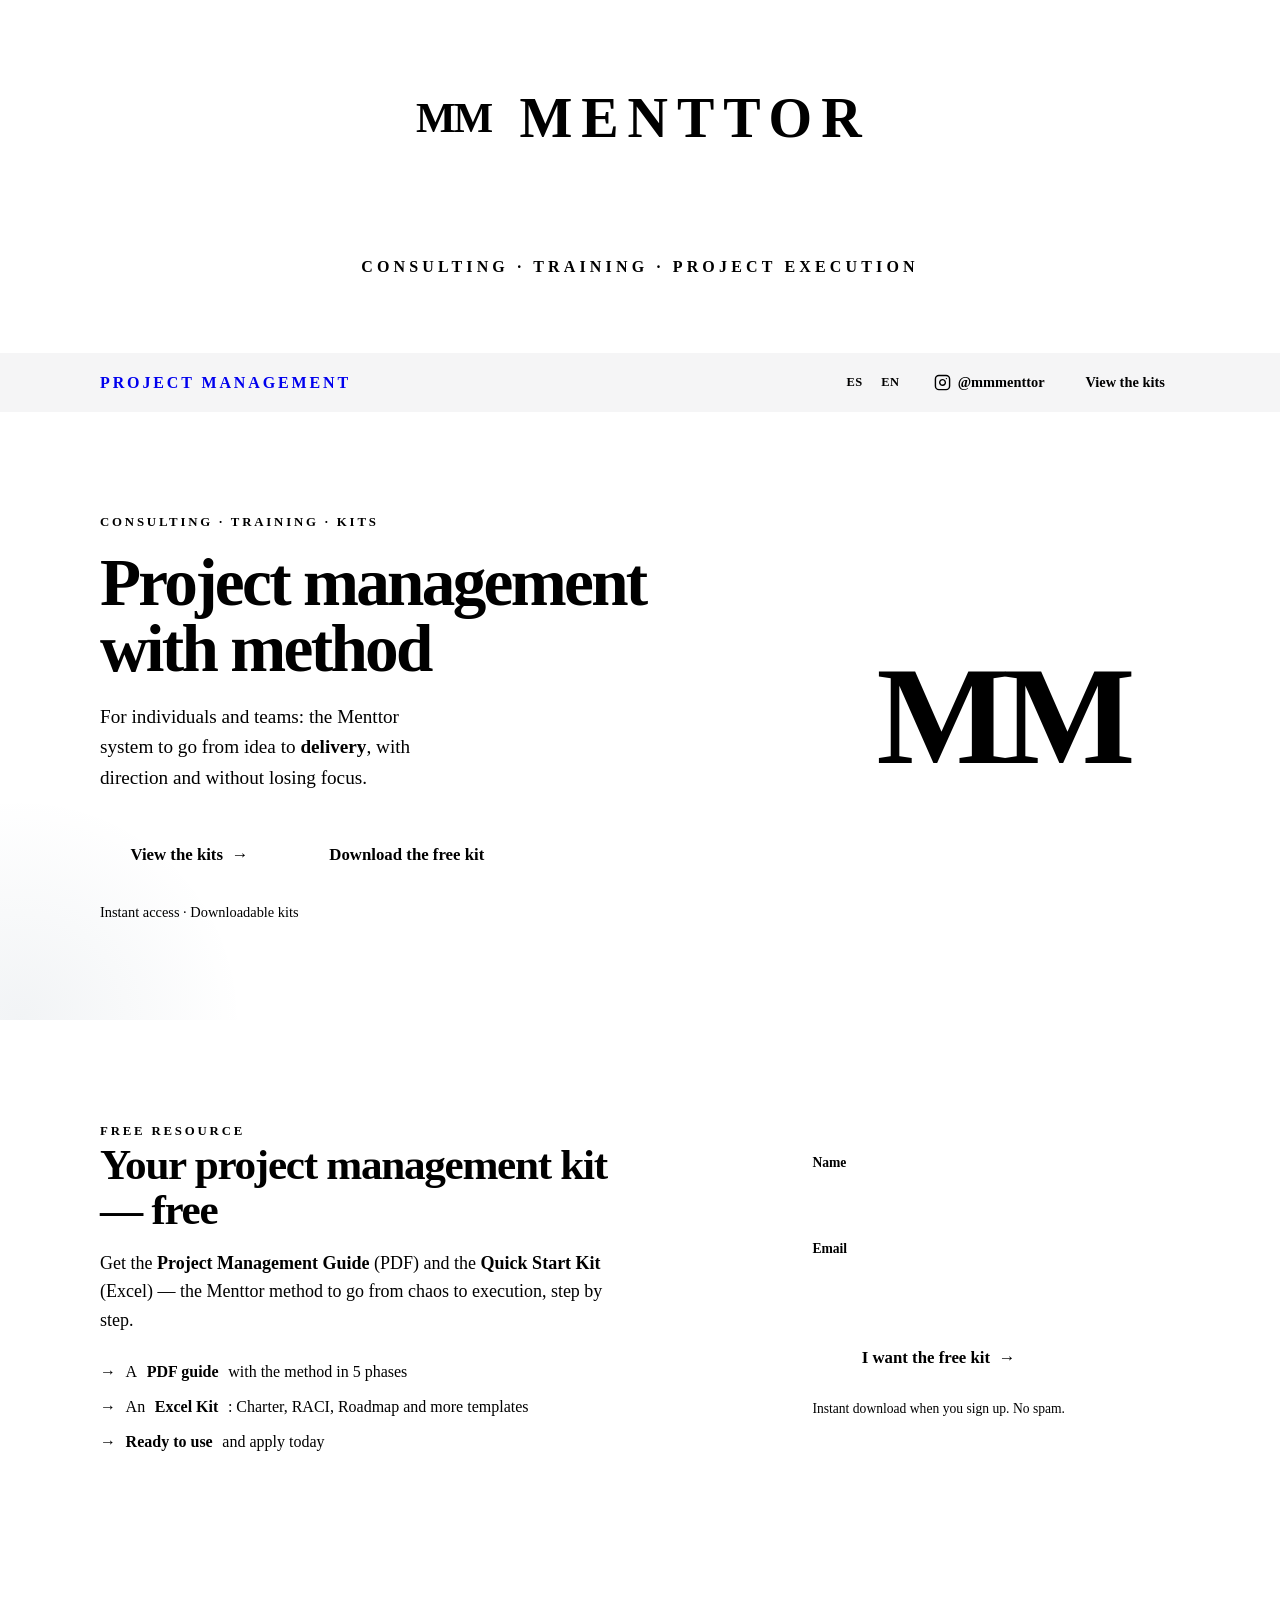
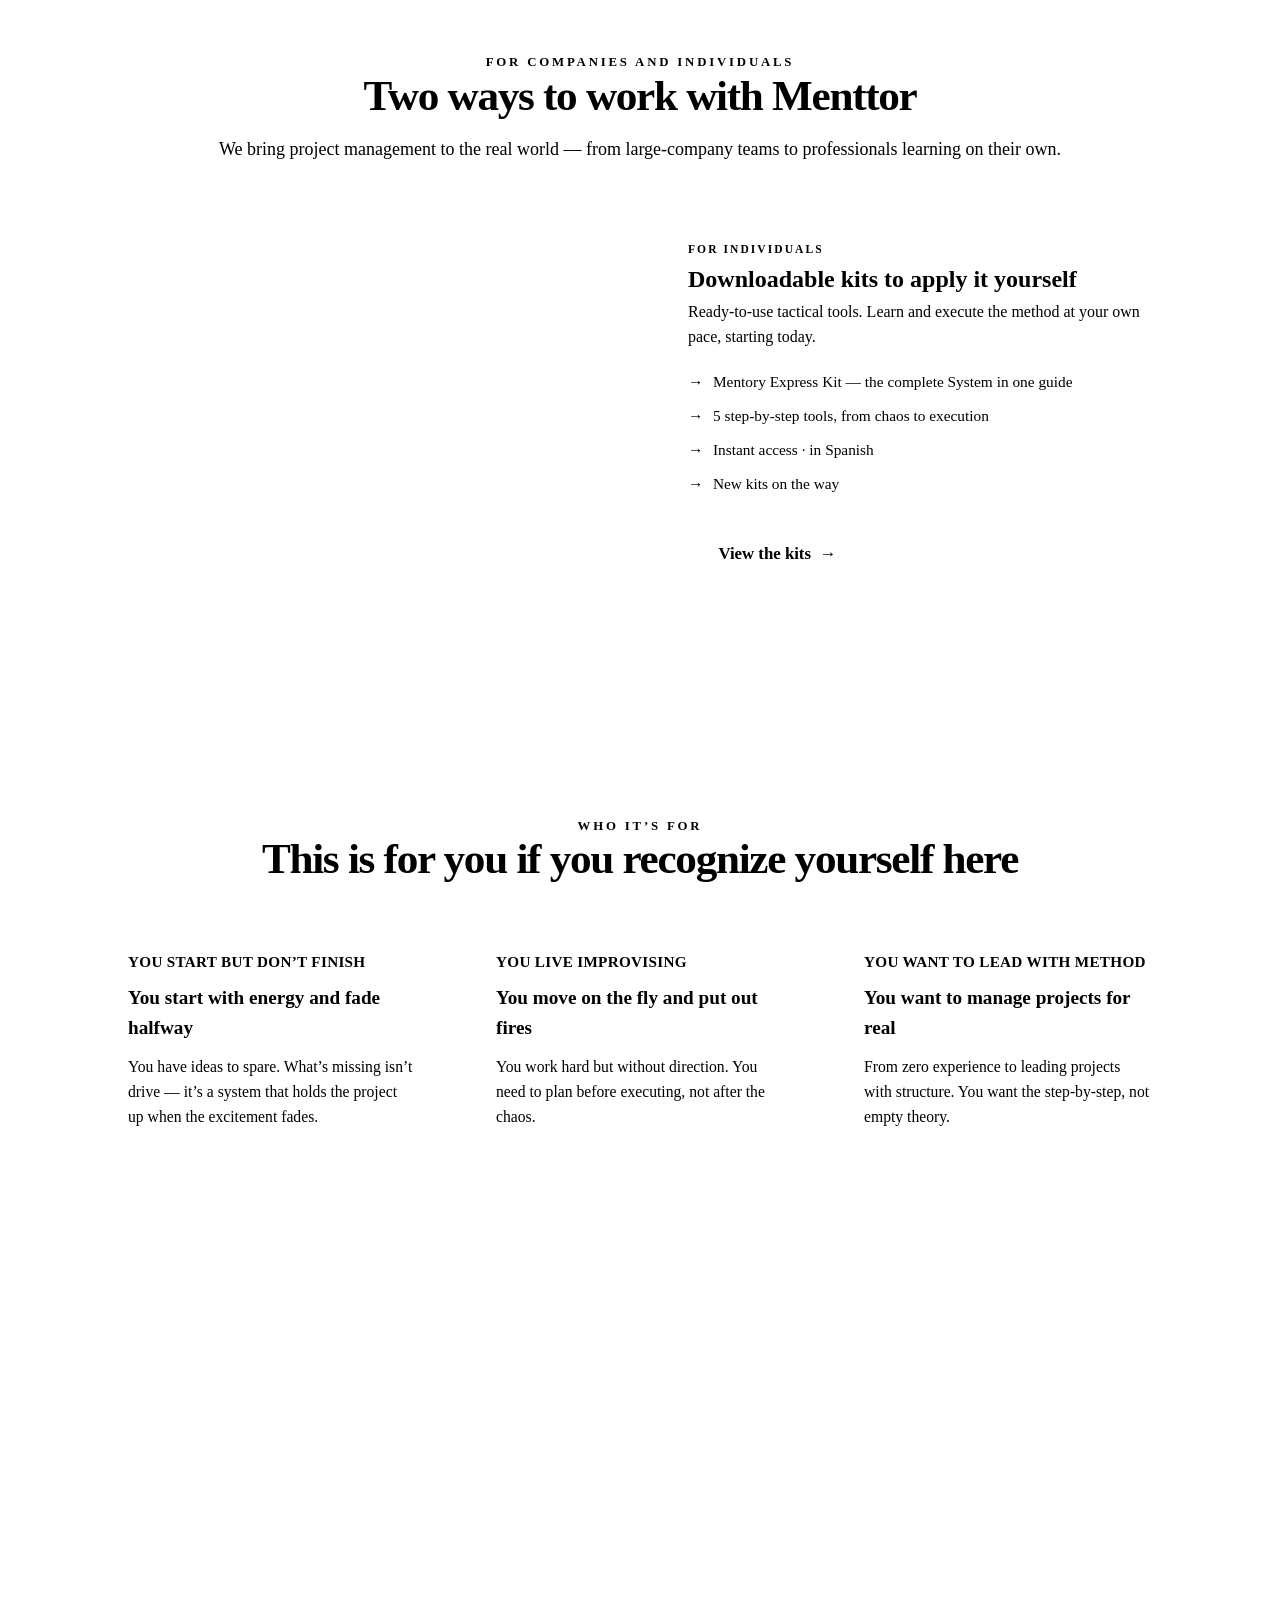
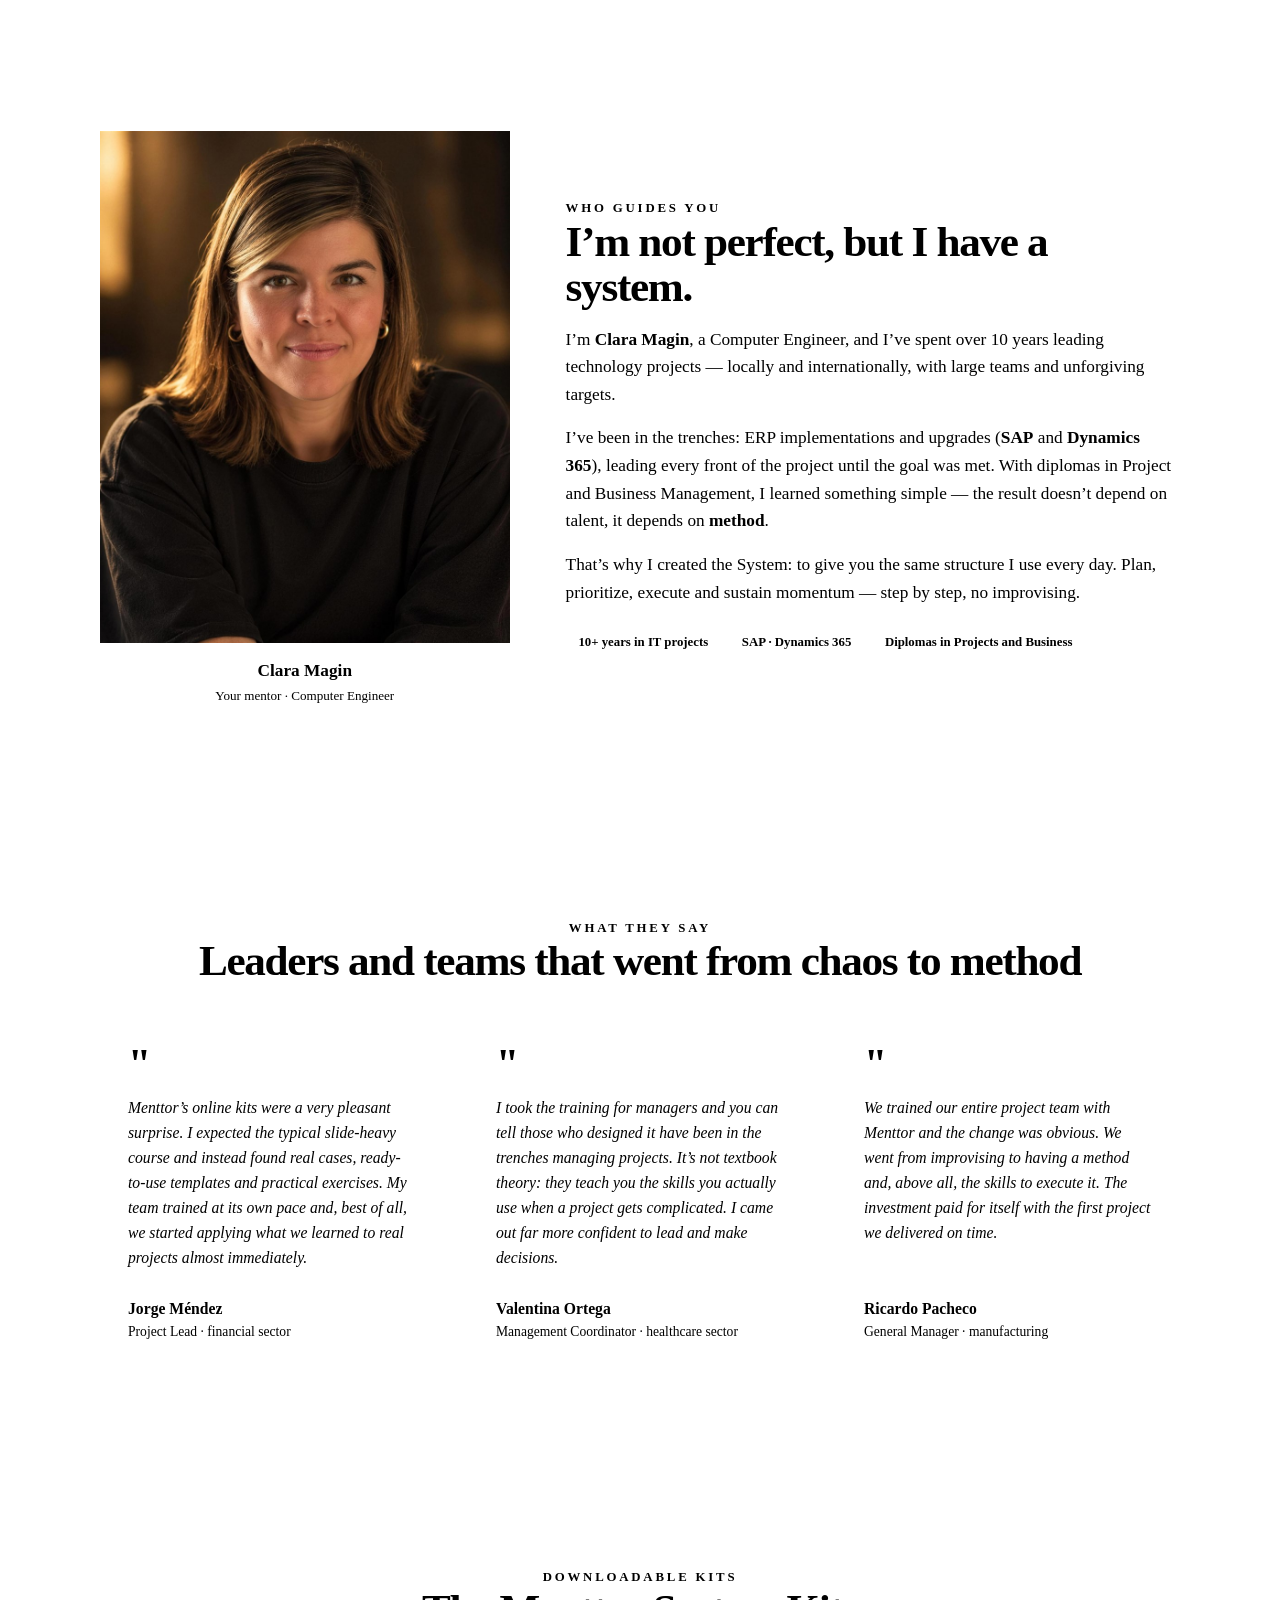
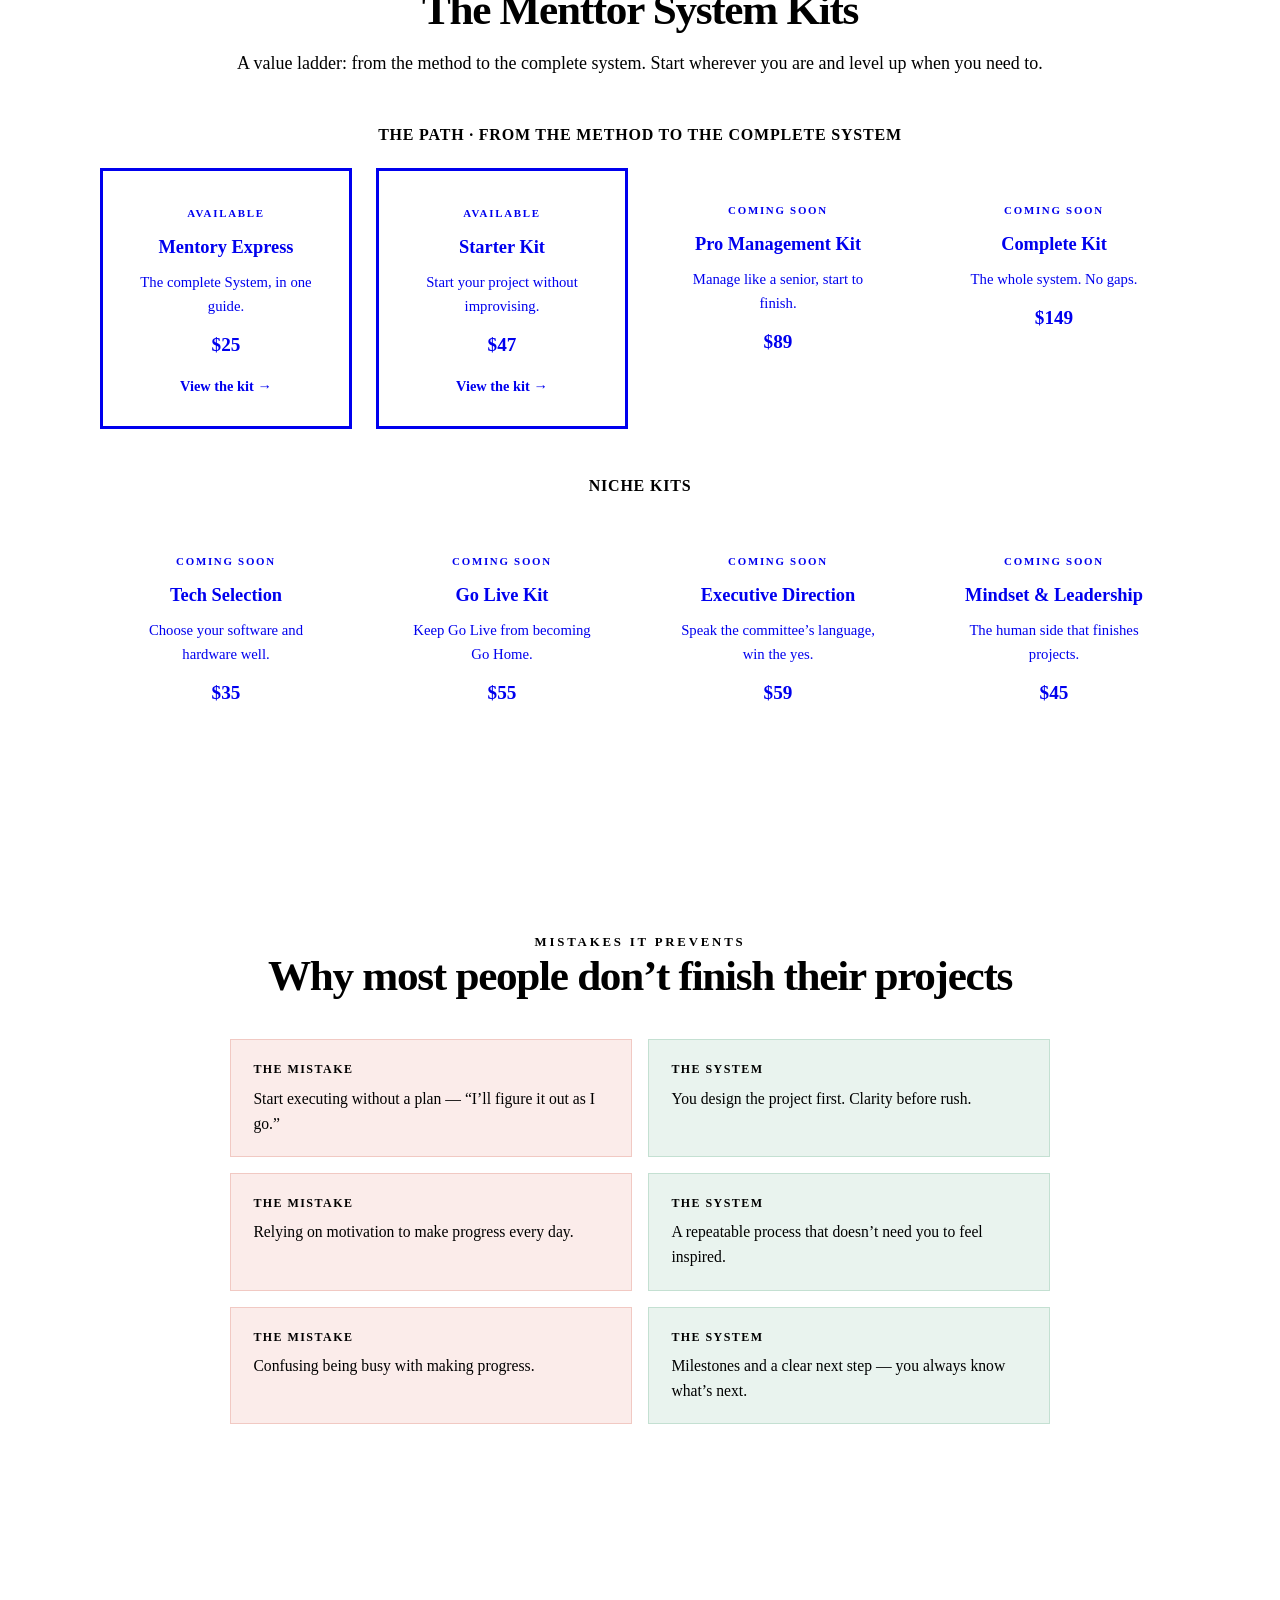
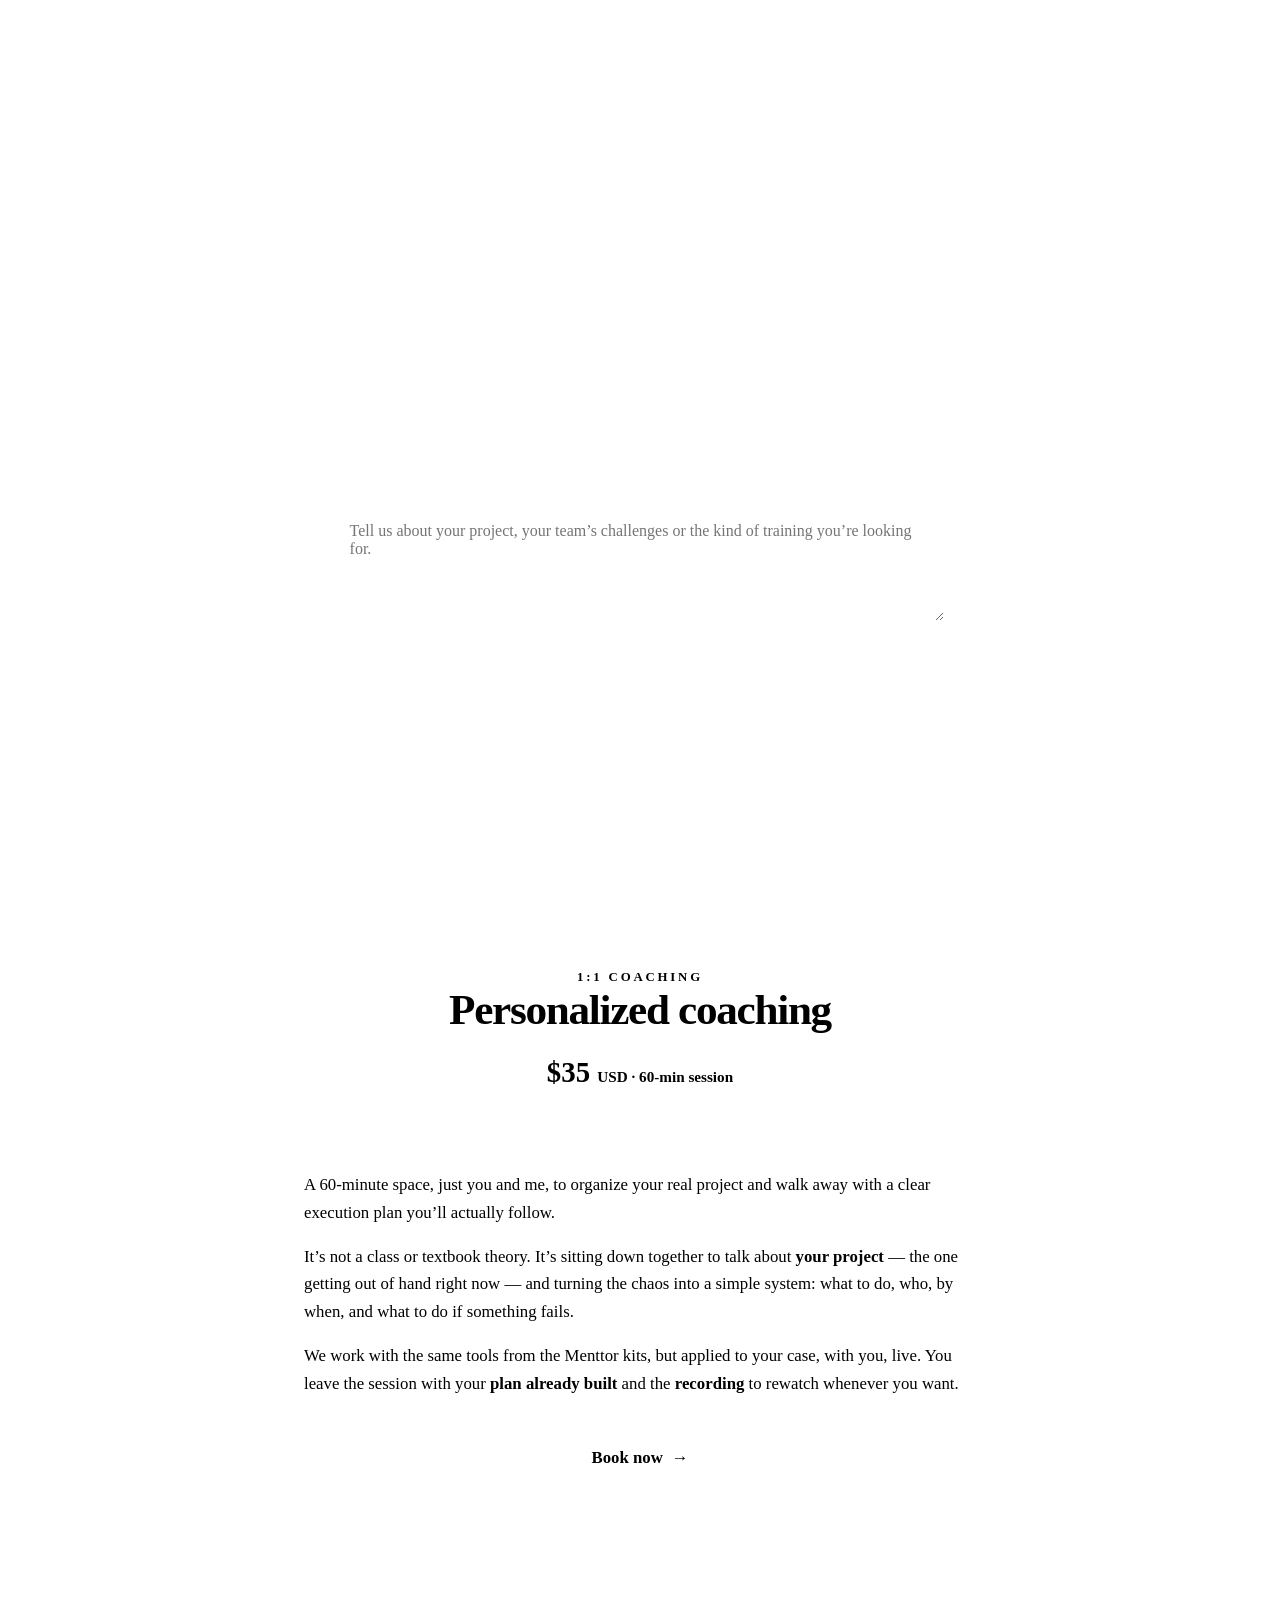
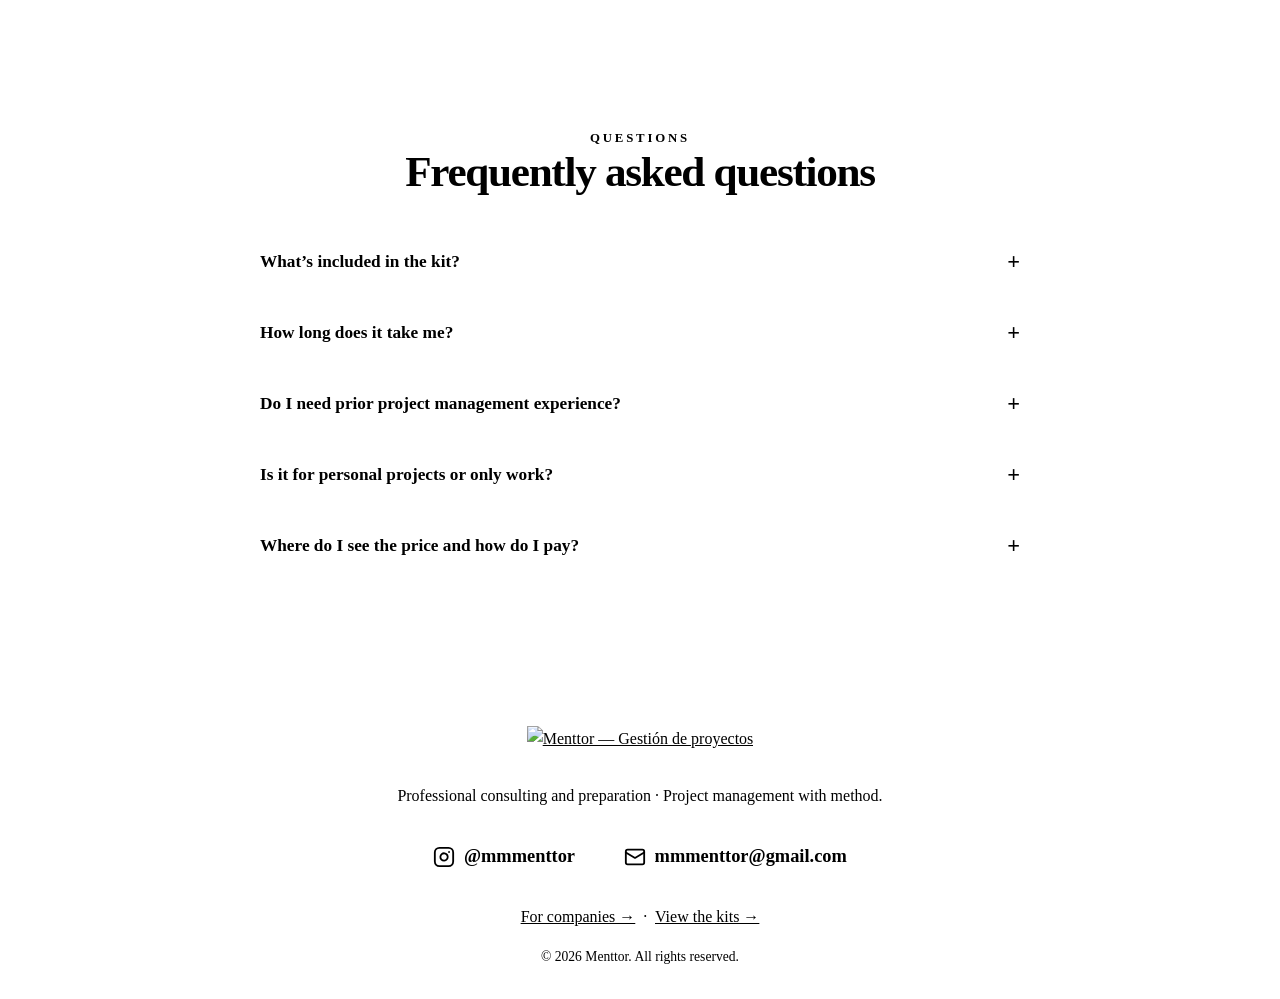
==== landing/index.html @ b64261f6 "Foto de Clara en alta resolucion (assets/clara.jpg, 900x1120) en seccion mentora Co-Authored-By: Cla" ====
<!DOCTYPE html>
<html lang="es">
<head>
<meta charset="UTF-8" />
<meta name="viewport" content="width=device-width, initial-scale=1.0" />
<title>Gestión de proyectos con método</title>
<link rel="icon" href="/favicon.ico" sizes="any" />
<link rel="icon" type="image/png" href="/assets/favicon.png" />
<link rel="apple-touch-icon" href="/assets/apple-touch-icon.png" />
<meta name="description" content="La guía paso a paso de Menttor para planificar y ejecutar tus proyectos hasta terminarlos. Foco real, no presión." />

<!-- Open Graph -->
<meta property="og:type" content="website" />
<meta property="og:title" content="Menttor — Del caos a la ejecución, con sistema" />
<meta property="og:description" content="Gestión de proyectos que sí se culminan. Consultoría, capacitación y kits descargables." />
<meta property="og:image" content="https://mm-menttor-landing-7c4m.vercel.app/assets/og-image.png" />
<meta property="og:image:width" content="1200" />
<meta property="og:image:height" content="630" />
<meta name="twitter:card" content="summary_large_image" />
<meta name="twitter:image" content="https://mm-menttor-landing-7c4m.vercel.app/assets/og-image.png" />

<link rel="stylesheet" href="colors_and_type.css" />
<link rel="stylesheet" href="styles.css" />
</head>
<body>

<!-- ============ OFFER RIBBON (promo combo 2 kits) ============ -->
<a class="offer-ribbon" id="offer-ribbon" href="/oferta" data-offer-end="2026-09-01T23:59:00-04:00" hidden>
  <span class="offer-ribbon-tag" data-en='50% OFF'>50% OFF</span>
  <span class="offer-ribbon-text" data-en='2-kit combo — Mentory Express + Starter Kit for <b>$36</b> (was $72). Ends Sep 1.'>Combo 2 kits — Mentory Express + Kit de Arranque por <b>$36</b> (antes $72). Hasta el 1 de sep.</span>
  <span class="offer-ribbon-cta" data-en='See the offer →'>Ver la oferta →</span>
</a>
<script>
  (function () {
    var r = document.getElementById('offer-ribbon');
    if (!r) return;
    var end = new Date(r.getAttribute('data-offer-end')).getTime();
    if (isNaN(end) || Date.now() <= end) { r.hidden = false; }
  })();
</script>

<!-- ============ PROMO BANNER (validación) ============ -->
<section class="promo-banner" aria-label="Menttor — Del caos a la ejecución">
  <div class="promo-inner">
    <div class="promo-lockup">
      <span class="promo-iso"><b>MM</b></span>
      <span class="promo-word">MENTTOR</span>
    </div>
    <p class="promo-tagline" data-en='From chaos to execution.'>Del caos a la ejecución.</p>
    <p class="promo-strip" data-en='Consulting · Training · Project execution'>Consultoría · Capacitación · Ejecución de proyectos</p>
  </div>
</section>

<!-- ============ TOP BAR ============ -->
<header class="topbar">
  <div class="wrap">
    <a href="/" class="brand-lockup" aria-label="Menttor — Gestión de proyectos">
      <span class="logo-tagline" data-en='Project management'>Gestión de proyectos</span>
    </a>
    <div class="topbar-actions">
      <div class="lang-switch" role="group" aria-label="Language / Idioma">
        <button type="button" data-lang-btn="es">ES</button>
        <button type="button" data-lang-btn="en">EN</button>
      </div>
      <a href="https://www.instagram.com/mmmenttor/" target="_blank" rel="noopener noreferrer" class="ig-top">
        <svg viewBox="0 0 24 24" fill="none" stroke="currentColor" stroke-width="2" stroke-linecap="round" stroke-linejoin="round"><rect x="2" y="2" width="20" height="20" rx="5" ry="5"></rect><path d="M16 11.37A4 4 0 1 1 12.63 8 4 4 0 0 1 16 11.37z"></path><line x1="17.5" y1="6.5" x2="17.51" y2="6.5"></line></svg>
        <span class="ig-label">@mmmenttor</span>
      </a>
      <a href="#kits" class="price-pill" data-en='View the kits'>Ver los kits</a>
    </div>
  </div>
</header>

<!-- ============ HERO ============ -->
<section class="hero">
  <div class="wrap hero-grid">
    <div class="reveal">
      <span class="eyebrow" data-en='Consulting · Training · Kits'>Consultoría · Capacitación · Kits</span>
      <h1 data-en='Project management with <span class="gold">method</span>'>Gestión de proyectos con <span class="gold">metodología</span></h1>
      <p class="sub" data-en='For individuals and teams: the Menttor system to go from idea to <span class="navy-em">delivery</span>, with direction and without losing focus.'>Para personas y equipos: el sistema Menttor para pasar de la idea a la <span class="navy-em">entrega</span>, con dirección y sin perder el foco.</p>
      <div class="hero-cta-row">
        <a href="#kits" class="btn" data-en='View the kits <span class="arrow">→</span>'>Ver los kits <span class="arrow">→</span></a>
        <a href="#recurso-gratis" class="btn btn-ghost" data-en='Download the free kit'>Descarga el kit gratis</a>
      </div>
      <p class="hero-note" data-en='Instant access · Downloadable kits'>Acceso inmediato · En español · Kits descargables</p>
    </div>
    <div class="hero-brand reveal" aria-hidden="true">
      <div class="hero-iso"><b>MM</b></div>
    </div>
  </div>
</section>

<!-- ============ LEAD MAGNET / RECURSO GRATIS ============ -->
<section class="optin" id="recurso-gratis">
  <div class="wrap optin-grid">
    <div class="reveal">
      <span class="eyebrow" data-en='Free resource'>Recurso gratis</span>
      <h2 class="section-title" data-en='Your project management kit — free'>Tu kit de gestión de proyectos — gratis</h2>
      <p class="lead" data-en='Get the <strong>Project Management Guide</strong> (PDF) and the <strong>Quick Start Kit</strong> (Excel) — the Menttor method to go from chaos to execution, step by step.'>Recibe la <strong>Guía de Gestión de Proyectos</strong> en PDF y el <strong>Kit de Inicio Rápido</strong> en Excel — el método Menttor para pasar del caos a la ejecución, paso a paso.</p>
      <ul class="optin-list">
        <li data-en='<span class="arrow">→</span> A <strong>PDF guide</strong> with the method in 5 phases'><span class="arrow">→</span> Una <strong>guía en PDF</strong> con el método en 5 fases</li>
        <li data-en='<span class="arrow">→</span> An <strong>Excel Kit</strong>: Charter, RACI, Roadmap and more templates'><span class="arrow">→</span> Un <strong>Kit en Excel</strong>: Charter, RACI, Roadmap y más plantillas</li>
        <li data-en='<span class="arrow">→</span> <strong>Ready to use</strong> and apply today'><span class="arrow">→</span> <strong>Listas para usar</strong> y aplicar hoy mismo</li>
      </ul>
    </div>
    <form class="form-card reveal" id="leadmagnet-form">
      <div class="form-row">
        <label for="lm-nombre" data-en='Name'>Nombre</label>
        <input id="lm-nombre" name="first_name" type="text" autocomplete="given-name" />
      </div>
      <div class="form-row">
        <label for="lm-email" data-en='Email'>Email</label>
        <input id="lm-email" name="email_address" type="email" autocomplete="email" required />
      </div>
      <button type="submit" class="btn" id="lm-submit" data-en='I want the free kit <span class="arrow">→</span>'>Quiero el kit gratis <span class="arrow">→</span></button>
      <p class="form-note" id="lm-status" data-en='Instant download when you sign up. No spam.'>Descarga inmediata al registrarte. Sin spam.</p>
    </form>
  </div>
</section>

<!-- ============ DUAL AUDIENCE / TRACKS ============ -->
<section style="background:#fff;">
  <div class="wrap">
    <div class="center reveal">
      <span class="eyebrow" data-en='For companies and individuals'>Para empresas y para personas</span>
      <h2 class="section-title" data-en='Two ways to work with Menttor'>Dos formas de trabajar con Menttor</h2>
      <p class="lead" data-en='We bring project management to the real world — from large-company teams to professionals learning on their own.'>Llevamos la gestión de proyectos al mundo real — desde equipos de grandes empresas hasta profesionales que aprenden por su cuenta.</p>
    </div>
    <div class="tracks">
      <div class="track enterprise reveal">
        <span class="track-eyebrow" data-en='For companies'>Para empresas</span>
        <h3 data-en='Tailored consulting and training'>Consultoría y capacitación a medida</h3>
        <p data-en='We train and support your teams so they execute projects with method, not improvisation.'>Formamos y acompañamos a tus equipos para que ejecuten proyectos con método, no con improvisación.</p>
        <ul>
          <li data-en='<span class="arrow">→</span> In-company training for project teams'><span class="arrow">→</span> Capacitación in-company para equipos de proyecto</li>
          <li data-en='<span class="arrow">→</span> Agile methodology implementation (Agile, Scrum)'><span class="arrow">→</span> Implementación de metodologías ágiles (Agile, Scrum)</li>
          <li data-en='<span class="arrow">→</span> Support on IT and transformation projects (SAP, Dynamics 365)'><span class="arrow">→</span> Acompañamiento en proyectos de TI y transformación (SAP, Dynamics 365)</li>
          <li data-en='<span class="arrow">→</span> Custom leadership and management programs'><span class="arrow">→</span> Programas de liderazgo y gestión a la medida</li>
        </ul>
        <div class="track-cta">
          <a href="#empresas" class="btn btn-white" data-en='Request a proposal <span class="arrow">→</span>'>Solicita una propuesta <span class="arrow">→</span></a>
        </div>
      </div>
      <div class="track reveal">
        <span class="track-eyebrow" data-en='For individuals'>Para personas</span>
        <h3 data-en='Downloadable kits to apply it yourself'>Kits descargables para aplicarlo tú</h3>
        <p data-en='Ready-to-use tactical tools. Learn and execute the method at your own pace, starting today.'>Herramientas tácticas listas para usar. Aprende y ejecuta el método a tu propio ritmo, desde hoy.</p>
        <ul>
          <li data-en='<span class="arrow">→</span> Mentory Express Kit — the complete System in one guide'><span class="arrow">→</span> Kit Mentory Express — el Sistema completo en una guía</li>
          <li data-en='<span class="arrow">→</span> 5 step-by-step tools, from chaos to execution'><span class="arrow">→</span> 5 herramientas paso a paso, del caos a la ejecución</li>
          <li data-en='<span class="arrow">→</span> Instant access · in Spanish'><span class="arrow">→</span> Acceso inmediato · en español</li>
          <li data-en='<span class="arrow">→</span> New kits on the way'><span class="arrow">→</span> Nuevos kits en camino</li>
        </ul>
        <div class="track-cta">
          <a href="#kits" class="btn" data-en='View the kits <span class="arrow">→</span>'>Ver los kits <span class="arrow">→</span></a>
        </div>
      </div>
    </div>
  </div>
</section>

<!-- ============ ARCHETYPES / PARA QUIÉN ============ -->
<section>
  <div class="wrap">
    <div class="center reveal">
      <span class="eyebrow" data-en='Who it’s for'>Para quién es</span>
      <h2 class="section-title" data-en='This is for you if you recognize yourself here'>Esto es para ti si te reconoces aquí</h2>
    </div>
    <div class="grid-3" style="margin-top:2.5rem;">
      <div class="card reveal">
        <div class="kicker" data-en='You start but don’t finish'>Empiezas y no terminas</div>
        <h3 data-en='You start with energy and fade halfway'>Arrancas con energía y te apagas a mitad</h3>
        <p data-en='You have ideas to spare. What’s missing isn’t drive — it’s a system that holds the project up when the excitement fades.'>Tienes ideas de sobra. Lo que falta no es ganas — es un sistema que sostenga el proyecto cuando baja la emoción.</p>
      </div>
      <div class="card reveal">
        <div class="kicker" data-en='You live improvising'>Vives improvisando</div>
        <h3 data-en='You move on the fly and put out fires'>Avanzas sobre la marcha y apagas incendios</h3>
        <p data-en='You work hard but without direction. You need to plan before executing, not after the chaos.'>Trabajas mucho pero sin dirección. Necesitas planificar antes de ejecutar, no después del caos.</p>
      </div>
      <div class="card reveal">
        <div class="kicker" data-en='You want to lead with method'>Quieres liderar con método</div>
        <h3 data-en='You want to manage projects for real'>Buscas gestionar proyectos de verdad</h3>
        <p data-en='From zero experience to leading projects with structure. You want the step-by-step, not empty theory.'>De cero experiencia a liderar proyectos con estructura. Quieres el paso a paso, no teoría vacía.</p>
      </div>
    </div>
  </div>
</section>

<!-- ============ MANTRA BAND ============ -->
<section class="band">
  <div class="wrap">
    <p class="quote reveal" data-en='“It’s not a lack of time, it’s a lack of <span class="gold">direction</span>.”'>"No es falta de tiempo, es falta de <span class="gold">dirección</span>."</p>
    <p class="sig reveal" data-en='— The principle behind the System'>— El principio detrás del Sistema</p>
  </div>
</section>

<!-- ============ MENTOR ============ -->
<section>
  <div class="wrap mentor-grid">
    <div class="reveal">
      <div class="mentor-photo">
        <img src="assets/clara.jpg" alt="Clara Magin · Mentora de Menttor" />
      </div>
      <p class="mentor-cap" data-en='Clara Magin<small>Your mentor · Computer Engineer</small>'>Clara Magin<small>Tu mentora · Ingeniero en Informática</small></p>
    </div>
    <div class="reveal">
      <span class="eyebrow" data-en='Who guides you'>Quién te guía</span>
      <h2 class="section-title" data-en='I’m not perfect, but I have a <span class="gold">system</span>.'>No soy perfecta, pero tengo un <span class="gold">sistema</span>.</h2>
      <p data-en='I’m <strong>Clara Magin</strong>, a Computer Engineer, and I’ve spent over 10 years leading technology projects — locally and internationally, with large teams and unforgiving targets.'>Soy <strong>Clara Magin</strong>, Ingeniero en Informática, y llevo más de 10 años liderando proyectos de tecnología — a nivel local e internacional, con equipos grandes y objetivos que no perdonan.</p>
      <p data-en='I’ve been in the trenches: ERP implementations and upgrades (<strong>SAP</strong> and <strong>Dynamics 365</strong>), leading every front of the project until the goal was met. With diplomas in Project and Business Management, I learned something simple — the result doesn’t depend on talent, it depends on <span class="gold">method</span>.'>He estado en la trinchera: implementaciones y actualizaciones de ERP (<strong>SAP</strong> y <strong>Dynamics 365</strong>), liderando todos los frentes del proyecto hasta cumplir la meta. Con diplomados en Administración de Proyectos y de Negocios, aprendí algo simple — el resultado no depende del talento, depende del <span class="gold">método</span>.</p>
      <p data-en='That’s why I created the System: to give you the same structure I use every day. Plan, prioritize, execute and sustain momentum — step by step, no improvising.'>Por eso creé el Sistema: para darte la misma estructura que uso cada día. Planificar, priorizar, ejecutar y sostener el impulso — paso a paso, sin improvisar.</p>
      <div style="display:flex;flex-wrap:wrap;gap:.5rem;margin-top:1.25rem;">
        <span class="cred" data-en='10+ years in IT projects'>10+ años en proyectos TI</span>
        <span class="cred">SAP · Dynamics 365</span>
        <span class="cred" data-en='Diplomas in Projects and Business'>Diplomados en Proyectos y Negocios</span>
      </div>
    </div>
  </div>
</section>

<!-- ============ PROOF / TESTIMONIOS ============ -->
<section style="background:var(--paper);">
  <div class="wrap">
    <div class="center reveal">
      <span class="eyebrow" data-en='What they say'>Lo que dicen</span>
      <h2 class="section-title" data-en='Leaders and teams that went from chaos to method'>Líderes y equipos que pasaron del caos al método</h2>
    </div>
    <div class="grid-3" style="margin-top:2.5rem;">
      <figure class="card testi reveal">
        <span class="mark">"</span>
        <blockquote data-en='Menttor’s online kits were a very pleasant surprise. I expected the typical slide-heavy course and instead found real cases, ready-to-use templates and practical exercises. My team trained at its own pace and, best of all, we started applying what we learned to real projects almost immediately.'>Los kits online de Menttor fueron una sorpresa muy grata. Esperaba el típico curso lleno de diapositivas y me encontré con casos reales, plantillas listas para usar y ejercicios prácticos. Mi equipo se capacitó a su propio ritmo y, lo mejor, empezamos a aplicar lo aprendido en proyectos reales casi de inmediato.</blockquote>
        <figcaption><span class="name">Jorge Méndez</span><span class="role" data-en='Project Lead · financial sector'>Líder de Proyectos · sector financiero</span></figcaption>
      </figure>
      <figure class="card testi reveal">
        <span class="mark">"</span>
        <blockquote data-en='I took the training for managers and you can tell those who designed it have been in the trenches managing projects. It’s not textbook theory: they teach you the skills you actually use when a project gets complicated. I came out far more confident to lead and make decisions.'>Tomé la capacitación para gerentes y se nota que quienes la diseñaron han estado en la trinchera gestionando proyectos. No es teoría de manual: te enseñan las habilidades que de verdad usas cuando un proyecto se complica. Salí con mucha más seguridad para liderar y tomar decisiones.</blockquote>
        <figcaption><span class="name">Valentina Ortega</span><span class="role" data-en='Management Coordinator · healthcare sector'>Coordinadora de Gestión · sector salud</span></figcaption>
      </figure>
      <figure class="card testi reveal">
        <span class="mark">"</span>
        <blockquote data-en='We trained our entire project team with Menttor and the change was obvious. We went from improvising to having a method and, above all, the skills to execute it. The investment paid for itself with the first project we delivered on time.'>Capacitamos a todo nuestro equipo de proyectos con Menttor y el cambio fue evidente. Pasamos de improvisar a tener un método y, sobre todo, las habilidades para ejecutarlo. La inversión se pagó sola con el primer proyecto que entregamos a tiempo.</blockquote>
        <figcaption><span class="name">Ricardo Pacheco</span><span class="role" data-en='General Manager · manufacturing'>Gerente General · manufactura</span></figcaption>
      </figure>
    </div>
  </div>
</section>

<!-- ============ KITS ============ -->
<section class="included" id="kits">
  <div class="wrap">
    <div class="center reveal">
      <span class="eyebrow" data-en='Downloadable kits'>Kits descargables</span>
      <h2 class="section-title" data-en='The Menttor System Kits'>Los Kits del Sistema Menttor</h2>
      <p class="lead" data-en='A value ladder: from the method to the complete system. Start wherever you are and level up when you need to.'>Una escalera de valor: del método al sistema completo. Empieza por donde estés y sube cuando lo necesites.</p>
    </div>

    <!-- Catálogo de kits: escalera de valor (columna vertebral + kits de nicho) -->
    <h3 class="kits-group-title reveal" data-en='The path · from the method to the complete system'>La ruta · del método al sistema completo</h3>
    <div class="kits-grid">
      <a class="kit-soon kit-available reveal" href="/mentory-express/">
        <span class="badge-soon" style="color:var(--gold-600);" data-en='Available'>Disponible</span>
        <h3>Mentory Express</h3>
        <p data-en='The complete System, in one guide.'>El Sistema completo, en una guía.</p>
        <span class="kit-price">$25</span>
        <span class="kit-cta" data-en='View the kit →'>Ver el kit →</span>
      </a>
      <a class="kit-soon kit-available reveal" href="/starter-kit/">
        <span class="badge-soon" style="color:var(--gold-600);" data-en='Available'>Disponible</span>
        <h3 data-en='Starter Kit'>Kit Arranque</h3>
        <p data-en='Start your project without improvising.'>Inicia tu proyecto sin improvisar.</p>
        <span class="kit-price">$47</span>
        <span class="kit-cta" data-en='View the kit →'>Ver el kit →</span>
      </a>
      <a class="kit-soon reveal" href="/advanced-kit/">
        <span class="badge-soon" data-en='Coming soon'>Muy pronto</span>
        <h3 data-en='Pro Management Kit'>Kit Gestión Profesional</h3>
        <p data-en='Manage like a senior, start to finish.'>Gestiona como un senior, de principio a fin.</p>
        <span class="kit-price">$89</span>
      </a>
      <a class="kit-soon reveal" href="/pmo-kit/">
        <span class="badge-soon" data-en='Coming soon'>Muy pronto</span>
        <h3 data-en='Complete Kit'>Kit Completo</h3>
        <p data-en='The whole system. No gaps.'>Todo el sistema. Sin huecos.</p>
        <span class="kit-price">$149</span>
      </a>
    </div>

    <h3 class="kits-group-title reveal" data-en='Niche kits'>Kits de nicho</h3>
    <div class="kits-grid">
      <a class="kit-soon reveal" href="/kit-duo/">
        <span class="badge-soon" data-en='Coming soon'>Muy pronto</span>
        <h3 data-en='Tech Selection'>Selección Tecnológica</h3>
        <p data-en='Choose your software and hardware well.'>Elige bien tu software y hardware.</p>
        <span class="kit-price">$35</span>
      </a>
      <a class="kit-soon reveal" href="/kit-go-live/">
        <span class="badge-soon" data-en='Coming soon'>Muy pronto</span>
        <h3 data-en='Go Live Kit'>Kit Go Live</h3>
        <p data-en='Keep Go Live from becoming Go Home.'>Que el Go Live no se convierta en Go Home.</p>
        <span class="kit-price">$55</span>
      </a>
      <a class="kit-soon reveal" href="/kit-ejecutivo/">
        <span class="badge-soon" data-en='Coming soon'>Muy pronto</span>
        <h3 data-en='Executive Direction'>Dirección Ejecutiva</h3>
        <p data-en='Speak the committee’s language, win the yes.'>Habla el idioma del comité, gana el sí.</p>
        <span class="kit-price">$59</span>
      </a>
      <a class="kit-soon reveal" href="/kit-mentalidad-liderazgo/">
        <span class="badge-soon" data-en='Coming soon'>Muy pronto</span>
        <h3 data-en='Mindset &amp; Leadership'>Mentalidad y Liderazgo</h3>
        <p data-en='The human side that finishes projects.'>La cancha humana que termina proyectos.</p>
        <span class="kit-price">$45</span>
      </a>
    </div>
  </div>
</section>

<!-- ============ MISTAKES ============ -->
<section style="background:var(--paper);">
  <div class="wrap">
    <div class="center reveal">
      <span class="eyebrow" data-en='Mistakes it prevents'>Errores que evita</span>
      <h2 class="section-title" data-en='Why most people don’t finish their projects'>Por qué la mayoría no termina sus proyectos</h2>
    </div>
    <div style="max-width:820px;margin:2.5rem auto 0;">
      <div class="mistake reveal">
        <div class="bad"><div class="tag" data-en='The mistake'>El error</div><p data-en='Start executing without a plan — “I’ll figure it out as I go.”'>Empezar a ejecutar sin un plan — "ya lo voy resolviendo".</p></div>
        <div class="good"><div class="tag" data-en='The System'>El Sistema</div><p data-en='You design the project first. Clarity before rush.'>Diseñas el proyecto primero. Claridad antes que prisa.</p></div>
      </div>
      <div class="mistake reveal">
        <div class="bad"><div class="tag" data-en='The mistake'>El error</div><p data-en='Relying on motivation to make progress every day.'>Depender de la motivación para avanzar cada día.</p></div>
        <div class="good"><div class="tag" data-en='The System'>El Sistema</div><p data-en='A repeatable process that doesn’t need you to feel inspired.'>Un proceso repetible que no necesita que estés inspirada.</p></div>
      </div>
      <div class="mistake reveal">
        <div class="bad"><div class="tag" data-en='The mistake'>El error</div><p data-en='Confusing being busy with making progress.'>Confundir estar ocupada con estar avanzando.</p></div>
        <div class="good"><div class="tag" data-en='The System'>El Sistema</div><p data-en='Milestones and a clear next step — you always know what’s next.'>Hitos y próximo paso claro — sabes siempre qué sigue.</p></div>
      </div>
    </div>
  </div>
</section>

<!-- ============ EMPRESAS / FORMULARIO ============ -->
<section class="contact" id="empresas">
  <div class="wrap">
    <div class="center reveal">
      <span class="eyebrow" data-en='For companies'>Para empresas</span>
      <h2 class="section-title" data-en='Let’s train your team'>Capacitemos a tu equipo</h2>
      <p class="lead" data-en='Tell us about your company and your project. We’ll send you a tailored proposal.'>Cuéntanos sobre tu empresa y tu proyecto. Te enviamos una propuesta a medida.</p>
    </div>
    <form class="form-card reveal" id="enterprise-form">
      <input type="hidden" name="access_key" value="410784cf-1835-4fa6-8d28-55a7d510857c" />
      <input type="hidden" name="from_name" value="Menttor — Formulario Empresas" />
      <input type="checkbox" name="botcheck" style="display:none" tabindex="-1" autocomplete="off" />
      <div class="form-grid2">
        <div class="form-row"><label for="nombre" data-en='Full name'>Nombre y apellido</label><input id="nombre" name="nombre" type="text" required /></div>
        <div class="form-row"><label for="empresa" data-en='Company'>Empresa</label><input id="empresa" name="empresa" type="text" required /></div>
      </div>
      <div class="form-grid2">
        <div class="form-row"><label for="email" data-en='Work email'>Email corporativo</label><input id="email" name="email" type="email" required /></div>
        <div class="form-row"><label for="telefono" data-en='Phone / WhatsApp (optional)'>Teléfono / WhatsApp (opcional)</label><input id="telefono" name="telefono" type="tel" /></div>
      </div>
      <div class="form-row">
        <label for="equipo" data-en='Size of the team to train'>Tamaño del equipo a capacitar</label>
        <select id="equipo" name="equipo">
          <option value="1-10" data-en='1–10 people'>1–10 personas</option>
          <option value="11-50" data-en='11–50 people'>11–50 personas</option>
          <option value="51-200" data-en='51–200 people'>51–200 personas</option>
          <option value="200+" data-en='More than 200 people'>Más de 200 personas</option>
        </select>
      </div>
      <div class="form-row">
        <label for="mensaje" data-en='What do you need?'>¿Qué necesitas?</label>
        <textarea id="mensaje" name="mensaje" placeholder="Cuéntanos sobre tu proyecto, los retos de tu equipo o el tipo de capacitación que buscas." data-en-ph='Tell us about your project, your team’s challenges or the kind of training you’re looking for.' required></textarea>
      </div>
      <button type="submit" class="btn" id="ef-submit" data-en='Send request <span class="arrow">→</span>'>Enviar solicitud <span class="arrow">→</span></button>
      <p class="form-note" id="ef-status" data-en='You can also email us directly at <a href="mailto:mmmenttor@gmail.com">mmmenttor@gmail.com</a>'>También puedes escribirnos directo a <a href="mailto:mmmenttor@gmail.com">mmmenttor@gmail.com</a></p>
    </form>
  </div>
</section>

<!-- ============ ASESORÍA 1:1 / BOOKING ============ -->
<section id="agenda" style="background:var(--paper);">
  <div class="wrap">
    <div class="center reveal">
      <span class="eyebrow" data-en='1:1 Coaching'>Asesoría 1:1</span>
      <h2 class="section-title" data-en='Personalized coaching'>Asesoría personalizada</h2>
      <div style="font-family:var(--font-sans);font-weight:800;font-size:1.8rem;color:var(--navy-700);margin-top:.5rem;">$35 <span style="font-weight:600;font-size:.95rem;color:var(--fg-3);" data-en='USD · 60-min session'>USD · sesión de 60 min</span></div>
    </div>
    <div class="asesoria-card reveal">
      <p data-en='A 60-minute space, just you and me, to organize your real project and walk away with a clear execution plan you’ll actually follow.'>Un espacio de 60 minutos, solo tú y yo, para ordenar tu proyecto real y salir con un plan de ejecución claro que sí vas a cumplir.</p>
      <p data-en='It’s not a class or textbook theory. It’s sitting down together to talk about <strong>your project</strong> — the one getting out of hand right now — and turning the chaos into a simple system: what to do, who, by when, and what to do if something fails.'>No es una clase ni teoría de manual. Es sentarnos juntos a hablar sobre <strong>tu proyecto</strong>, el que hoy se te está saliendo de las manos, y convertir el caos en un sistema simple: qué hacer, quién, para cuándo y qué hacer si algo falla.</p>
      <p data-en='We work with the same tools from the Menttor kits, but applied to your case, with you, live. You leave the session with your <strong>plan already built</strong> and the <strong>recording</strong> to rewatch whenever you want.'>Trabajamos con las mismas herramientas de los kits de Menttor, pero aplicadas a tu caso, contigo, en vivo. Sales de la sesión con tu <strong>plan ya armado</strong> y la <strong>grabación</strong> para volver a verla cuando quieras.</p>
      <div class="center" style="margin-top:2rem;">
        <a href="https://pay.hotmart.com/Y106783848X?bid=1784316264951" target="_blank" rel="noopener noreferrer" class="btn" data-en='Book now <span class="arrow">→</span>'>Agendar <span class="arrow">→</span></a>
      </div>
    </div>
  </div>
</section>

<!-- ============ FAQ ============ -->
<section style="background:#fff;">
  <div class="wrap">
    <div class="center reveal">
      <span class="eyebrow" data-en='Questions'>Dudas</span>
      <h2 class="section-title" data-en='Frequently asked questions'>Preguntas frecuentes</h2>
    </div>
    <div class="faq-list">
      <details class="faq reveal"><summary data-en='What’s included in the kit? <span class="plus">+</span>'>¿Qué incluye el kit? <span class="plus">+</span></summary><p data-en='The complete System in 5 downloadable tools (PDF): Business Roadmap, Strategic Prioritization Matrix, Acceleration Schedule, Tactical Implementation Manual and the Guide to Keep Your Momentum. Instant access after payment.'>El Sistema completo en 5 herramientas descargables (PDF): Roadmap de Negocio, Matriz de Priorización Estratégica, Cronograma de Aceleración, Manual de Implementación Táctica y la Guía para no perder el Impulso. Acceso inmediato tras el pago.</p></details>
      <details class="faq reveal"><summary data-en='How long does it take me? <span class="plus">+</span>'>¿Cuánto tiempo me toma? <span class="plus">+</span></summary><p data-en='The system is designed to take you from chaos to execution in 7 days. You can read it in an afternoon and start applying it the same day.'>El sistema está diseñado para llevarte del caos a la ejecución en 7 días. Puedes leerlo en una tarde y empezar a aplicarlo el mismo día.</p></details>
      <details class="faq reveal"><summary data-en='Do I need prior project management experience? <span class="plus">+</span>'>¿Necesito experiencia previa en gestión de proyectos? <span class="plus">+</span></summary><p data-en='No. It’s built to take you from zero experience to planning and executing with method. If you already manage projects, it’ll give you structure and focus.'>No. Está hecho para llevarte de cero experiencia a planificar y ejecutar con método. Si ya gestionas proyectos, te dará estructura y foco.</p></details>
      <details class="faq reveal"><summary data-en='Is it for personal projects or only work? <span class="plus">+</span>'>¿Sirve para proyectos personales o solo de trabajo? <span class="plus">+</span></summary><p data-en='Both. The System works the same for a professional project, a business venture or a personal goal — anything you need to plan and finish.'>Para ambos. El Sistema funciona igual con un proyecto profesional, un emprendimiento o una meta personal — cualquier cosa que necesites planificar y terminar.</p></details>
      <details class="faq reveal"><summary data-en='Where do I see the price and how do I pay? <span class="plus">+</span>'>¿Dónde veo el precio y cómo pago? <span class="plus">+</span></summary><p data-en='Go to the page of the kit you’re interested in: there you’ll see the price, what’s included and the payment button. After purchase you get access immediately.'>Entra a la página del kit que te interese: ahí ves el precio, lo que incluye y el botón de pago. Tras la compra recibes el acceso de forma inmediata.</p></details>
    </div>
  </div>
</section>

<!-- ============ FOOTER ============ -->
<footer>
  <div class="wrap">
    <a href="/" aria-label="Menttor — Gestión de proyectos" style="display:inline-block;margin-bottom:1rem;">
      <img src="assets/menttor-logo-blanco.png" alt="Menttor — Gestión de proyectos" style="height:117px;width:auto;" />
    </a>
    <p data-en='Professional consulting and preparation · Project management with method.'>Consultoría y preparación profesional · Gestión de proyectos con método.</p>
    <div style="display:flex;gap:.75rem;justify-content:center;flex-wrap:wrap;margin-top:1.5rem;">
      <a href="https://www.instagram.com/mmmenttor/" target="_blank" rel="noopener noreferrer" class="social-link">
        <svg viewBox="0 0 24 24" fill="none" stroke="currentColor" stroke-width="2" stroke-linecap="round" stroke-linejoin="round"><rect x="2" y="2" width="20" height="20" rx="5" ry="5"></rect><path d="M16 11.37A4 4 0 1 1 12.63 8 4 4 0 0 1 16 11.37z"></path><line x1="17.5" y1="6.5" x2="17.51" y2="6.5"></line></svg>
        @mmmenttor
      </a>
      <a href="mailto:mmmenttor@gmail.com" class="social-link">
        <svg viewBox="0 0 24 24" fill="none" stroke="currentColor" stroke-width="2" stroke-linecap="round" stroke-linejoin="round"><rect x="2" y="4" width="20" height="16" rx="2"></rect><path d="m22 7-10 6L2 7"></path></svg>
        mmmenttor@gmail.com
      </a>
    </div>
    <p style="margin-top:1.5rem;"><a href="#empresas" data-en='For companies →'>Para empresas →</a> &nbsp;·&nbsp; <a href="#kits" data-en='View the kits →'>Ver los kits →</a></p>
    <p class="small" data-en='© 2026 Menttor. All rights reserved.'>© 2026 Menttor. Todos los derechos reservados.</p>
  </div>
</footer>

<script>
  // ============ i18n: toggle ES / EN (client-side) ============
  (function () {
    var KEY = 'menttor_lang';
    function apply(lang) {
      document.documentElement.lang = lang;
      document.querySelectorAll('[data-en]').forEach(function (el) {
        if (el.getAttribute('data-es') === null) el.setAttribute('data-es', el.innerHTML);
        el.innerHTML = (lang === 'en') ? el.getAttribute('data-en') : el.getAttribute('data-es');
      });
      document.querySelectorAll('[data-en-ph]').forEach(function (el) {
        if (el.getAttribute('data-es-ph') === null) el.setAttribute('data-es-ph', el.getAttribute('placeholder') || '');
        el.setAttribute('placeholder', (lang === 'en') ? el.getAttribute('data-en-ph') : el.getAttribute('data-es-ph'));
      });
      document.querySelectorAll('[data-lang-btn]').forEach(function (b) {
        b.classList.toggle('active', b.getAttribute('data-lang-btn') === lang);
      });
      try { localStorage.setItem(KEY, lang); } catch (e) {}
    }
    var saved = null;
    try { saved = localStorage.getItem(KEY); } catch (e) {}
    var initial = saved || (((navigator.language || 'es').toLowerCase().indexOf('en') === 0) ? 'en' : 'es');
    document.addEventListener('click', function (e) {
      var b = e.target.closest('[data-lang-btn]');
      if (b) { e.preventDefault(); apply(b.getAttribute('data-lang-btn')); }
    });
    apply(initial);
    // helper for dynamic form messages
    window.__t = function (es, en) { return (document.documentElement.lang === 'en') ? en : es; };
  })();

  // Scroll reveal
  const io = new IntersectionObserver((entries) => {
    entries.forEach(e => { if (e.isIntersecting) { e.target.classList.add('in'); io.unobserve(e.target); } });
  }, { threshold: .12 });
  document.querySelectorAll('.reveal').forEach(el => io.observe(el));

  // Formulario empresas -> envio automatico via Web3Forms (sin recargar)
  const ef = document.getElementById('enterprise-form');
  if (ef) {
    const status = document.getElementById('ef-status');
    const btn = document.getElementById('ef-submit');
    ef.addEventListener('submit', async function (e) {
      e.preventDefault();
      const data = Object.fromEntries(new FormData(ef));
      data.subject = 'Solicitud de propuesta - ' + (data.empresa || 'Empresa');
      const original = btn.innerHTML;
      btn.disabled = true;
      btn.textContent = window.__t('Enviando…', 'Sending…');
      try {
        const res = await fetch('https://api.web3forms.com/submit', {
          method: 'POST',
          headers: { 'Content-Type': 'application/json', 'Accept': 'application/json' },
          body: JSON.stringify(data)
        });
        const json = await res.json();
        if (json.success) {
          ef.reset();
          btn.style.display = 'none';
          status.innerHTML = window.__t('✓ ¡Solicitud enviada! Te contactamos muy pronto.', '✓ Request sent! We’ll contact you very soon.');
          status.style.color = 'var(--success)';
          status.style.fontWeight = '600';
        } else {
          throw new Error(json.message || 'error');
        }
      } catch (err) {
        btn.disabled = false;
        btn.innerHTML = original;
        status.innerHTML = window.__t('No se pudo enviar. Escríbenos directo a <a href="mailto:mmmenttor@gmail.com">mmmenttor@gmail.com</a>', 'Could not send. Email us directly at <a href="mailto:mmmenttor@gmail.com">mmmenttor@gmail.com</a>');
        status.style.color = 'var(--danger)';
      }
    });
  }

  // Lead magnet -> suscripcion a MailerLite y redireccion al entregable
  const ML_FORM_ACTION = 'https://assets.mailerlite.com/jsonp/2465760/forms/191086495499552220/subscribe';
  const lm = document.getElementById('leadmagnet-form');
  if (lm) {
    const lmStatus = document.getElementById('lm-status');
    const lmBtn = document.getElementById('lm-submit');
    lm.addEventListener('submit', async function (e) {
      e.preventDefault();
      const data = Object.fromEntries(new FormData(lm));
      const original = lmBtn.innerHTML;
      lmBtn.disabled = true;
      lmBtn.textContent = window.__t('Enviando…', 'Sending…');
      try {
        // 1) Suscripcion a MailerLite — respuesta opaca (no-cors)
        const mlBody = new URLSearchParams({
          'fields[email]': data.email_address,
          'fields[name]': data.first_name || '',
          'ml-submit': '1',
          'anticsrf': 'true'
        });
        const kitReq = fetch(ML_FORM_ACTION, {
          method: 'POST',
          mode: 'no-cors',
          headers: { 'Content-Type': 'application/x-www-form-urlencoded' },
          body: mlBody
        });
        // 2) Respaldo: copia del lead a mmmenttor@gmail.com via Web3Forms
        const backupReq = fetch('https://api.web3forms.com/submit', {
          method: 'POST',
          headers: { 'Content-Type': 'application/json', 'Accept': 'application/json' },
          body: JSON.stringify({
            access_key: '410784cf-1835-4fa6-8d28-55a7d510857c',
            from_name: 'Menttor — Lead Kit Gratis',
            subject: 'Nuevo registro · Kit de Gestion gratis',
            nombre: data.first_name || '',
            email: data.email_address
          })
        });
        // Esperamos ambos (sin fallar si uno se cae) antes de entregar el kit
        await Promise.allSettled([kitReq, backupReq]);
        window.location.href = '/recursos.html';
      } catch (err) {
        lmBtn.disabled = false;
        lmBtn.innerHTML = original;
        lmStatus.innerHTML = window.__t('No se pudo suscribir. Escríbenos a <a href="mailto:mmmenttor@gmail.com">mmmenttor@gmail.com</a>', 'Could not subscribe. Email us at <a href="mailto:mmmenttor@gmail.com">mmmenttor@gmail.com</a>');
        lmStatus.style.color = 'var(--danger)';
      }
    });
  }
</script>
</body>
</html>
---- landing/styles.css ----
/* ============================================================
   Menttor — Landing styles (compartido por todas las páginas)
   Depende de colors_and_type.css (tokens de marca)
   ============================================================ */

*, *::before, *::after { box-sizing: border-box; margin: 0; padding: 0; }
html { scroll-behavior: smooth; }
body {
  font-family: var(--font-body);
  color: var(--fg-1);
  background: var(--mist);
  line-height: 1.6;
  -webkit-font-smoothing: antialiased;
}
.wrap { width: min(1080px, 100% - 2.5rem); margin-inline: auto; }
section { padding: clamp(3.5rem, 8vw, 6rem) 0; }
.eyebrow {
  font-family: var(--font-sans);
  font-weight: 600; font-size: .8rem;
  letter-spacing: .22em; text-transform: uppercase;
  color: var(--navy-700);
}
.gold { color: var(--gold-500); font-style: normal; font-weight: 800; }
.navy-em { color: var(--navy-700); font-weight: 800; }
h2.section-title {
  font-family: var(--font-sans); font-weight: 800;
  font-size: clamp(1.9rem, 3.8vw, 2.7rem);
  line-height: 1.04; letter-spacing: -.03em; color: var(--navy-700);
  margin-bottom: 1rem;
}
p.lead { font-size: 1.125rem; line-height: 1.6; color: var(--fg-2); }
.center { text-align: center; }
.muted { color: var(--fg-2); }

/* ---------- Buttons ---------- */
.btn {
  display: inline-flex; align-items: center; gap: .55rem;
  font-family: var(--font-sans); font-weight: 600; font-size: 1.05rem;
  padding: 1rem 1.9rem; border: none; border-radius: var(--r-md);
  cursor: pointer; text-decoration: none;
  background: var(--gold-500); color: var(--navy-900);
  box-shadow: var(--shadow-gold);
  transition: transform var(--dur-fast) var(--ease-out), background var(--dur-fast) var(--ease-out);
}
.btn:hover { background: var(--gold-600); transform: translateY(-2px); }
.btn:active { background: var(--gold-700); transform: scale(.98); }
.btn .arrow { transition: transform var(--dur-med) var(--ease-out); }
.btn:hover .arrow { transform: translateX(4px); }
.btn-ghost {
  background: transparent; color: var(--navy-700);
  box-shadow: inset 0 0 0 2px var(--navy-700);
}
.btn-ghost:hover { background: var(--navy-700); color: #fff; }

/* ---------- Top bar ---------- */
header.topbar {
  position: sticky; top: 0; z-index: 50;
  background: rgba(244,244,245,.85); backdrop-filter: blur(8px);
  border-bottom: 1px solid var(--line-mist);
}
.topbar .wrap { display: flex; align-items: center; justify-content: space-between; padding: .7rem 0; gap: 1rem; }
.brand-lockup { display: inline-flex; align-items: center; gap: 11px; text-decoration: none; }
.logo-iso { width: 40px; height: 40px; border-radius: 11px; background: var(--navy-700); display: grid; place-items: center; flex-shrink: 0; transition: transform var(--dur-fast) var(--ease-out); }
.logo-iso b { font-family: var(--font-display); font-weight: 900; font-size: 18px; color: var(--gold-500); letter-spacing: -.05em; line-height: 1; }
.brand-lockup:hover .logo-iso { transform: scale(1.05); }
.logo-word { display: flex; flex-direction: column; line-height: 1; }
.logo-word .n { font-family: var(--font-display); font-weight: 900; font-size: 20px; color: var(--navy-700); letter-spacing: -.04em; }
.logo-word .m { font-family: var(--font-display); font-weight: 700; font-size: 8px; letter-spacing: .38em; color: var(--gold-600); margin-top: 3px; }
.logo-tagline { font-family: var(--font-display); font-weight: 700; font-size: 1rem; letter-spacing: .18em; text-transform: uppercase; color: var(--gold-600); line-height: 1; }
.lang-switch { display: inline-flex; border: 1.5px solid var(--gold-500); border-radius: var(--r-pill); overflow: hidden; flex-shrink: 0; }
.lang-switch button {
  font-family: var(--font-sans); font-weight: 700; font-size: .78rem; letter-spacing: .04em;
  padding: .34rem .58rem; background: transparent; color: var(--navy-700);
  border: none; cursor: pointer; line-height: 1; transition: background var(--dur-fast) var(--ease-out), color var(--dur-fast) var(--ease-out);
}
.lang-switch button:hover { background: var(--gold-100); }
.lang-switch button.active { background: var(--gold-500); color: var(--navy-900); }
.lang-switch button.active:hover { background: var(--gold-500); }
@media (max-width: 560px) { .lang-switch button { padding: .3rem .5rem; font-size: .72rem; } }
.brand-lockup.on-dark .logo-iso { background: var(--gold-500); }
.brand-lockup.on-dark .logo-iso b { color: var(--navy-900); }
.brand-lockup.on-dark .logo-word .n { color: #fff; }
.brand-lockup.on-dark .logo-word .m { color: var(--gold-300); }
.topbar-actions { display: flex; align-items: center; gap: .9rem; }
.ig-top {
  display: inline-flex; align-items: center; gap: .4rem; text-decoration: none;
  font-family: var(--font-sans); font-weight: 700; font-size: .9rem; color: var(--navy-700);
  padding: .35rem .7rem; border-radius: var(--r-pill);
  border: 1.5px solid var(--gold-500); transition: all var(--dur-fast) var(--ease-out);
}
.ig-top:hover { background: var(--gold-500); color: var(--navy-900); }
.ig-top svg { width: 17px; height: 17px; }
.price-pill {
  font-family: var(--font-sans); font-weight: 600; font-size: .9rem;
  color: var(--navy-900); background: var(--gold-500);
  padding: .45rem .95rem; border-radius: var(--r-pill); text-decoration: none;
  box-shadow: var(--shadow-sm); transition: background var(--dur-fast) var(--ease-out);
}
.price-pill:hover { background: var(--gold-600); }

/* ---------- Dual audience tracks ---------- */
.tracks { display: grid; grid-template-columns: 1fr 1fr; gap: 1.5rem; margin-top: 2.5rem; align-items: stretch; }
.track { border-radius: var(--r-xl); padding: 2.25rem; border: 1px solid var(--line-mist); background: #fff; box-shadow: var(--shadow-md); display: flex; flex-direction: column; }
.track.enterprise { background: linear-gradient(160deg, var(--navy-700), var(--navy-900)); color: #fff; border: none; box-shadow: var(--shadow-lg); }
.track .track-eyebrow { font-family: var(--font-sans); font-weight: 700; font-size: .72rem; letter-spacing: .18em; text-transform: uppercase; color: var(--navy-300); }
.track.enterprise .track-eyebrow { color: var(--gold-400); }
.track h3 { font-family: var(--font-sans); font-weight: 800; font-size: 1.5rem; line-height: 1.1; margin: .5rem 0 .4rem; color: inherit; }
.track > p { color: var(--fg-2); font-size: 1rem; margin-bottom: 1.25rem; }
.track.enterprise > p { color: var(--fg-on-dark-2); }
.track ul { list-style: none; display: grid; gap: .6rem; margin-bottom: 1.75rem; }
.track li { display: flex; gap: .6rem; font-size: .96rem; color: var(--fg-2); }
.track.enterprise li { color: var(--fg-on-dark-2); }
.track li .arrow { color: var(--gold-600); font-weight: 700; flex: none; }
.track.enterprise li .arrow { color: var(--gold-400); }
.track .track-cta { margin-top: auto; }
.btn-white { background: #fff; color: var(--navy-900); box-shadow: var(--shadow-md); }
.btn-white:hover { background: var(--mist-2); }

/* ---------- Hero ---------- */
.hero { position: relative; overflow: hidden; }
.hero::before { content: ""; position: absolute; right: -160px; top: -160px; width: 520px; height: 520px; background: radial-gradient(circle, var(--gold-100), transparent 64%); z-index: 0; pointer-events: none; }
.hero::after { content: ""; position: absolute; left: -220px; bottom: -240px; width: 480px; height: 480px; background: radial-gradient(circle, rgba(26,61,93,.06), transparent 66%); z-index: 0; pointer-events: none; }
.hero > .wrap { position: relative; z-index: 1; }
.hero-grid { display: grid; grid-template-columns: 1.1fr .9fr; gap: clamp(2rem, 5vw, 4rem); align-items: center; }
.hero h1 {
  font-family: var(--font-sans); font-weight: 900;
  font-size: clamp(2.4rem, 5.4vw, 4.2rem); line-height: .98;
  letter-spacing: -.04em; color: var(--navy-700); margin: 1rem 0 1.25rem;
}
.hero .sub { font-size: 1.2rem; color: var(--fg-2); max-width: 34ch; margin-bottom: 2rem; }
.hero-cta-row { display: flex; align-items: center; gap: 1.25rem; flex-wrap: wrap; }
.hero-note { font-size: .9rem; color: var(--fg-3); margin-top: 1rem; }
.hero-brand { display: flex; align-items: center; justify-content: flex-end; padding-right: 1.5rem; }
.hero-iso {
  width: clamp(230px, 24vw, 360px); aspect-ratio: 1; border-radius: 24%;
  background: var(--navy-700); display: grid; place-items: center;
  box-shadow: var(--shadow-lg);
}
.hero-iso b {
  font-family: var(--font-display); font-weight: 900;
  font-size: clamp(100px, 11vw, 156px); color: var(--gold-500);
  letter-spacing: -.05em; line-height: 1;
}

/* ---------- Promo banner (validación) ---------- */
/* ---- Offer ribbon (announcement bar) ---- */
.offer-ribbon {
  display: flex; align-items: center; justify-content: center;
  gap: .7rem 1.15rem; flex-wrap: wrap;
  background: var(--gold-500); color: var(--navy-800); text-decoration: none;
  padding: 1.5rem 1.5rem; text-align: center; line-height: 1.3;
  font-family: var(--font-body); font-size: 1.18rem; font-weight: 600;
  border-bottom: 4px solid var(--navy-700);
  transition: background .2s ease;
}
.offer-ribbon[hidden] { display: none; }
.offer-ribbon:hover { background: var(--gold-600); }
.offer-ribbon-tag {
  background: var(--navy-700); color: var(--gold-500);
  font-family: var(--font-display); font-weight: 800;
  font-size: .98rem; letter-spacing: .07em;
  padding: .34rem .82rem; border-radius: 7px; white-space: nowrap;
  animation: ribbon-siren 1s steps(1, end) infinite;
}
@keyframes ribbon-siren {
  0%   { background: var(--navy-700); color: var(--gold-500); box-shadow: 0 0 0 2px rgba(26,61,93,.25); }
  50%  { background: #fff;            color: var(--navy-700); box-shadow: 0 0 0 3px rgba(255,255,255,.6); }
}
@media (prefers-reduced-motion: reduce) {
  .offer-ribbon-tag { animation: none; }
}
.offer-ribbon-text { font-weight: 600; }
.offer-ribbon-text b { color: var(--navy-900); font-weight: 800; }
.offer-ribbon-cta {
  color: var(--navy-800); font-family: var(--font-display);
  font-weight: 800; white-space: nowrap; text-decoration: underline;
  text-underline-offset: 3px; text-decoration-thickness: 2px;
}
@media (max-width: 560px) {
  .offer-ribbon { font-size: 1rem; padding: 1.15rem 1rem; gap: .55rem .8rem; }
  .offer-ribbon-tag { font-size: .9rem; }
}

.promo-banner {
  position: relative; overflow: hidden;
  background: var(--navy-700);
  padding: clamp(2.6rem, 7vw, 4.6rem) 1.5rem;
  text-align: center;
}
.promo-banner::before, .promo-banner::after {
  content: ""; position: absolute; border-radius: 50%;
  background: var(--navy-600); opacity: .55; pointer-events: none;
}
.promo-banner::before { width: clamp(220px, 30vw, 380px); aspect-ratio: 1; top: -14%; right: -6%; }
.promo-banner::after  { width: clamp(180px, 26vw, 320px); aspect-ratio: 1; bottom: -34%; left: -6%; }
.promo-inner { position: relative; z-index: 1; }
.promo-lockup { display: inline-flex; align-items: center; justify-content: center; gap: clamp(12px, 2vw, 22px); }
.promo-iso {
  width: clamp(54px, 7vw, 88px); aspect-ratio: 1; border-radius: 22%;
  background: var(--gold-500); display: grid; place-items: center; flex-shrink: 0;
}
.promo-iso b {
  font-family: var(--font-display); font-weight: 900;
  font-size: clamp(26px, 3.8vw, 42px); color: var(--navy-900);
  letter-spacing: -.05em; line-height: 1;
}
.promo-word {
  font-family: var(--font-display); font-weight: 900;
  font-size: clamp(2rem, 5.4vw, 3.5rem); color: var(--gold-500);
  letter-spacing: .16em; line-height: 1;
}
.promo-tagline {
  font-family: var(--font-display); font-weight: 700; color: #fff;
  font-size: clamp(1.55rem, 4.4vw, 2.9rem); letter-spacing: -.02em; line-height: 1.05;
  margin-top: clamp(1rem, 2.6vw, 1.7rem);
}
.promo-strip {
  font-family: var(--font-display); font-weight: 700; color: var(--gold-500);
  font-size: clamp(.66rem, 1.5vw, 1rem); letter-spacing: .26em; text-transform: uppercase;
  margin-top: clamp(.7rem, 1.6vw, 1rem);
}
@media (max-width: 520px) {
  .promo-word { letter-spacing: .1em; }
  .promo-strip { letter-spacing: .14em; }
}
.hero-card {
  background: #fff; border-radius: var(--r-lg);
  box-shadow: var(--shadow-lg); padding: 2rem;
  border: 1px solid var(--border);
}
.hero-card .doc {
  background: var(--paper); border-radius: var(--r-sm);
  padding: 1.5rem; border: 1px solid var(--line);
}
.doc-eyebrow { font-family: var(--font-sans); font-weight: 600; font-size: .7rem; letter-spacing: .2em; text-transform: uppercase; color: var(--navy-300); }
.doc h3 { font-family: var(--font-sans); font-weight: 700; font-size: 1.3rem; color: var(--navy-700); margin: .35rem 0 1rem; line-height: 1.1; }
.doc .ruleline { height: 1px; background: var(--line-rule); opacity: .25; margin: .9rem 0; }
.doc .check { display: flex; gap: .6rem; align-items: flex-start; color: var(--fg-2); font-size: .95rem; margin: .5rem 0; }
.doc .check span.box { color: var(--gold-600); font-weight: 700; }

/* ---------- Generic card grid ---------- */
.grid-3 { display: grid; grid-template-columns: repeat(3, 1fr); gap: 1.5rem; }
.card {
  background: #fff; border-radius: var(--r-lg); padding: 1.75rem;
  box-shadow: var(--shadow-md); border: 1px solid var(--line-mist);
  transition: transform var(--dur-med) var(--ease-out), box-shadow var(--dur-med) var(--ease-out);
}
.card:hover { transform: translateY(-4px); box-shadow: var(--shadow-lg); }
.card .kicker { font-family: var(--font-display); font-weight: 700; text-transform: uppercase; letter-spacing: .02em; color: var(--gold-600); font-size: .95rem; }
.card h3 { font-family: var(--font-sans); font-weight: 700; font-size: 1.2rem; color: var(--fg-1); margin: .5rem 0 .6rem; }
.card p { color: var(--fg-2); font-size: .98rem; }

/* ---------- Mantra band ---------- */
.band { background: var(--navy-700); color: #fff; }
.band .wrap { text-align: center; }
.band .quote {
  font-family: var(--font-sans); font-weight: 700;
  font-size: clamp(1.6rem, 3.5vw, 2.5rem); line-height: 1.2;
  letter-spacing: -.01em; max-width: 18ch; margin: 0 auto;
}
.band .quote .gold { color: var(--gold-400); }
.band .sig { color: var(--fg-on-dark-2); margin-top: 1.25rem; font-size: 1rem; }

/* ---------- Mentor ---------- */
.mentor-grid { display: grid; grid-template-columns: .8fr 1.2fr; gap: clamp(2rem,5vw,3.5rem); align-items: center; }
.mentor-photo {
  aspect-ratio: 4/5; border-radius: var(--r-lg); overflow: hidden;
  background: linear-gradient(160deg, var(--navy-600), var(--navy-900));
  display: flex; align-items: center; justify-content: center; box-shadow: var(--shadow-lg);
}
.mentor-photo .ph { color: var(--fg-on-dark-3); font-size: .85rem; text-align: center; padding: 1rem; }
.mentor-photo img { width: 100%; height: 100%; object-fit: cover; border-radius: var(--r-lg); }
.mentor-grid p { color: var(--fg-2); font-size: 1.08rem; margin-bottom: 1rem; }
.cred { font-family: var(--font-sans); font-size: .8rem; font-weight: 600; color: var(--navy-700); background: var(--gold-300); padding: .35rem .8rem; border-radius: var(--r-pill); }
.mentor-cap { text-align: center; font-family: var(--font-sans); font-weight: 700; color: var(--navy-700); margin-top: .9rem; }
.mentor-cap small { display: block; font-weight: 500; font-size: .82rem; color: var(--fg-3); }

/* ---------- Stack / included ---------- */
.included { background: #fff; }
.stack-list { display: grid; gap: 1rem; max-width: 760px; margin: 2rem auto 0; }
.stack-item {
  display: grid; grid-template-columns: auto 1fr auto; gap: 1.1rem; align-items: center;
  background: var(--mist); border-radius: var(--r-md); padding: 1.1rem 1.3rem;
  border: 1px solid var(--line-mist);
}
.stack-item .num {
  width: 38px; height: 38px; flex: none; border-radius: 8px;
  display: flex; align-items: center; justify-content: center;
  font-family: var(--font-display); font-weight: 700; font-size: 1.05rem;
  background: var(--navy-700); color: var(--gold-500);
}
.stack-item h4 { font-family: var(--font-sans); font-weight: 600; font-size: 1.05rem; color: var(--fg-1); }
.stack-item p { font-size: .9rem; color: var(--fg-2); }
.stack-item .val { font-family: var(--font-sans); font-size: .85rem; color: var(--navy-300); white-space: nowrap; }

/* ---------- Kits ---------- */
.kit-featured { background: #fff; border-radius: var(--r-xl); box-shadow: var(--shadow-lg); border: 1px solid var(--line-mist); overflow: hidden; max-width: 880px; margin: 2.5rem auto 0; }
a.kit-featured { display: block; text-decoration: none; color: inherit; transition: transform var(--dur-med) var(--ease-out), box-shadow var(--dur-med) var(--ease-out); }
a.kit-featured:hover { transform: translateY(-4px); box-shadow: 0 20px 50px rgba(15,36,56,.20); }
.kit-head { display: flex; flex-wrap: wrap; align-items: center; justify-content: space-between; gap: 1rem; padding: 1.75rem 2rem; background: var(--navy-700); color: #fff; }
.kit-head .kname { font-family: var(--font-sans); font-weight: 800; font-size: 1.6rem; line-height: 1.1; margin-top: .6rem; }
.kit-head .ktag { color: var(--fg-on-dark-2); font-size: .98rem; margin-top: .25rem; }
.kit-badge { font-family: var(--font-sans); font-weight: 700; font-size: .68rem; letter-spacing: .16em; text-transform: uppercase; color: var(--navy-900); background: var(--gold-500); padding: .35rem .75rem; border-radius: var(--r-pill); display: inline-block; }
.kit-body { padding: 2rem; }
.kit-price-row { display: flex; flex-wrap: wrap; align-items: center; justify-content: space-between; gap: 1rem; margin-top: 1.75rem; }
.kit-price { font-family: var(--font-sans); font-weight: 800; font-size: 1.9rem; color: var(--navy-700); }
.kit-price small { font-size: .9rem; font-weight: 600; color: var(--fg-3); }
.kit-link-hint { display: inline-flex; align-items: center; gap: .4rem; font-family: var(--font-sans); font-weight: 600; color: var(--gold-600); }
.kits-grid { display: grid; grid-template-columns: repeat(auto-fit, minmax(230px, 1fr)); gap: 1.5rem; margin: 2.5rem auto 0; }
.kit-soon { display: block; text-decoration: none; background: var(--mist); border: 1px dashed var(--navy-300); border-radius: var(--r-lg); padding: 1.75rem; text-align: center; transition: border-color var(--dur-med) var(--ease-out), transform var(--dur-med) var(--ease-out); }
a.kit-soon:hover { border-color: var(--gold-500); transform: translateY(-3px); }
a.kit-soon:hover h3 { color: var(--navy-700); }
.kit-soon .badge-soon { font-family: var(--font-sans); font-weight: 700; font-size: .68rem; letter-spacing: .16em; text-transform: uppercase; color: var(--navy-300); }
.kit-soon h3 { font-family: var(--font-sans); font-weight: 700; color: var(--fg-2); margin: .55rem 0; font-size: 1.15rem; }
.kit-soon p { color: var(--fg-3); font-size: .92rem; }
.kit-available { display: block; text-decoration: none; background: #fff; border-style: solid; border-color: var(--gold-500); box-shadow: var(--shadow-sm); transition: transform var(--dur-med) var(--ease-out), box-shadow var(--dur-med) var(--ease-out), border-color var(--dur-med) var(--ease-out); }
.kit-available:hover { transform: translateY(-4px); box-shadow: var(--shadow-md); border-color: var(--gold-600); }
.kit-available h3 { color: var(--navy-700); }
.kit-available p { color: var(--fg-2); }
.kit-cta { display: inline-block; margin-top: .9rem; font-family: var(--font-sans); font-weight: 700; font-size: .9rem; color: var(--gold-600); }
.kit-available:hover .kit-cta { color: var(--gold-700); }
.kits-group-title { font-family: var(--font-display); font-weight: 800; color: var(--navy-700); font-size: 1rem; text-align: center; letter-spacing: .05em; text-transform: uppercase; margin: 2.75rem 0 0; }
.kits-group-title + .kits-grid { margin-top: 1.25rem; }
.kit-soon .kit-price { display: block; font-family: var(--font-sans); font-weight: 800; font-size: 1.2rem; color: var(--navy-700); margin-top: .7rem; }
.kit-available .kit-price { color: var(--gold-700); }

/* ---------- Kit detail page ---------- */
.backlink { display: inline-flex; align-items: center; gap: .4rem; font-family: var(--font-sans); font-weight: 600; font-size: .9rem; color: var(--navy-700); text-decoration: none; }
.backlink:hover { color: var(--gold-600); }
.detail-hero { background: linear-gradient(160deg, var(--navy-700), var(--navy-900)); color: #fff; text-align: center; }
.detail-hero .eyebrow { color: var(--gold-400); }
.detail-hero h1 { font-family: var(--font-sans); font-weight: 800; font-size: clamp(2.2rem, 5vw, 3.6rem); line-height: 1.04; letter-spacing: -.02em; margin: 1rem 0; }
.detail-hero .sub { font-size: 1.2rem; color: var(--fg-on-dark-2); max-width: 48ch; margin: 0 auto 2rem; }
.detail-hero .price-tag { font-family: var(--font-sans); font-weight: 800; font-size: 1.5rem; margin-bottom: 1.5rem; }
.detail-hero .price-tag small { font-weight: 600; font-size: .9rem; color: var(--fg-on-dark-3); }
.feature-list { display: grid; gap: 1.25rem; max-width: 820px; margin: 2.5rem auto 0; }
.feature { display: grid; grid-template-columns: 56px 1fr; gap: 1.25rem; align-items: start; background: #fff; border: 1px solid var(--line-mist); border-radius: var(--r-lg); padding: 1.5rem 1.6rem; box-shadow: var(--shadow-sm); }
.feature .fnum { width: 56px; height: 56px; border-radius: var(--r-md); display: flex; align-items: center; justify-content: center; font-family: var(--font-display); font-weight: 700; font-size: 1.4rem; background: var(--navy-700); color: var(--gold-500); }
.feature h3 { font-family: var(--font-sans); font-weight: 700; font-size: 1.2rem; color: var(--fg-1); margin-bottom: .35rem; }
.feature p { color: var(--fg-2); font-size: .98rem; }

/* ---------- Mistakes ---------- */
.mistake { display: grid; grid-template-columns: 1fr 1fr; gap: 1rem; align-items: stretch; margin-bottom: 1rem; }
.mistake .bad, .mistake .good { padding: 1.25rem 1.4rem; border-radius: var(--r-md); }
.mistake .bad { background: #fbecea; border: 1px solid #f1c9c3; }
.mistake .good { background: #e9f3ee; border: 1px solid #c4e0d2; }
.mistake .tag { font-family: var(--font-sans); font-weight: 700; font-size: .75rem; letter-spacing: .12em; text-transform: uppercase; margin-bottom: .4rem; }
.mistake .bad .tag { color: var(--danger); }
.mistake .good .tag { color: var(--success); }
.mistake p { font-size: .98rem; color: var(--fg-1); }

/* ---------- Testimonials ---------- */
.ph-testi {
  border: 2px dashed var(--navy-300); border-radius: var(--r-md);
  padding: 1.5rem; background: rgba(110,138,163,.06); color: var(--navy-300);
  font-size: .95rem; text-align: center;
}
.ph-testi strong { color: var(--navy-700); }
.testi { display: flex; flex-direction: column; gap: 1.1rem; }
.testi .mark { font-family: var(--font-display); font-weight: 700; font-size: 2.6rem; line-height: .6; color: var(--gold-500); }
.testi blockquote { font-size: .98rem; line-height: 1.6; color: var(--fg-2); font-style: italic; }
.testi figcaption { margin-top: auto; padding-top: .5rem; border-top: 1px solid var(--line-mist); }
.testi .name { display: block; font-family: var(--font-sans); font-weight: 700; color: var(--fg-1); font-size: .98rem; }
.testi .role { display: block; font-size: .85rem; color: var(--navy-300); }

/* ---------- Price / offer ---------- */
.offer-card {
  max-width: 560px; margin: 0 auto; background: #fff;
  border-radius: var(--r-xl); box-shadow: var(--shadow-lg);
  overflow: hidden; border: 1px solid var(--line-mist);
}
.offer-card .top { background: var(--navy-700); color: #fff; padding: 2rem; text-align: center; }
.offer-card .top .price { font-family: var(--font-sans); font-weight: 800; font-size: 3.2rem; line-height: 1; }
.offer-card .top .price small { font-size: 1.1rem; font-weight: 600; color: var(--fg-on-dark-2); }
.offer-card .top .once { color: var(--gold-400); font-weight: 600; font-size: .9rem; letter-spacing: .1em; text-transform: uppercase; margin-top: .5rem; }
.offer-card .body { padding: 2rem; }
.offer-card .body ul { list-style: none; display: grid; gap: .75rem; margin-bottom: 1.75rem; }
.offer-card .body li { display: flex; gap: .65rem; color: var(--fg-2); }
.offer-card .body li .arrow { color: var(--gold-600); font-weight: 700; flex: none; }
.offer-card .btn { width: 100%; justify-content: center; }

/* ---------- FAQ ---------- */
.faq-list { max-width: 760px; margin: 2rem auto 0; }
details.faq {
  border-bottom: 1px solid var(--line-mist); padding: 1.1rem 0;
}
details.faq summary {
  cursor: pointer; list-style: none; font-family: var(--font-sans);
  font-weight: 600; font-size: 1.08rem; color: var(--fg-1);
  display: flex; justify-content: space-between; align-items: center; gap: 1rem;
}
details.faq summary::-webkit-details-marker { display: none; }
details.faq summary .plus { color: var(--gold-600); font-size: 1.4rem; transition: transform var(--dur-fast); }
details.faq[open] summary .plus { transform: rotate(45deg); }
details.faq p { color: var(--fg-2); margin-top: .75rem; font-size: .98rem; }

/* ---------- Footer ---------- */
footer { background: var(--navy-900); color: var(--fg-on-dark-2); padding: 3rem 0 2rem; text-align: center; }
footer img { height: 38px; margin-bottom: 1rem; }
footer .small { font-size: .85rem; color: var(--fg-on-dark-3); margin-top: 1rem; }
footer a { color: var(--gold-400); }
.social-link { display: inline-flex; align-items: center; gap: .55rem; font-family: var(--font-sans); font-weight: 700; font-size: 1.15rem; text-decoration: none; color: var(--gold-400); padding: .55rem 1.15rem; border: 1.5px solid var(--gold-500); border-radius: var(--r-pill); transition: all var(--dur-fast) var(--ease-out); }
.social-link svg { width: 22px; height: 22px; transition: transform var(--dur-fast) var(--ease-out); }
.social-link:hover { background: var(--gold-500); color: var(--navy-900); }
.social-link:hover svg { transform: scale(1.12); }

.todo {
  background: #fff8e6; border: 1px dashed var(--gold-600); color: #7a5a12;
  font-size: .82rem; padding: .5rem .8rem; border-radius: var(--r-sm); margin-top: .75rem; display: inline-block;
}

/* ---------- Enterprise contact form ---------- */
.contact { background: linear-gradient(160deg, var(--navy-700), var(--navy-900)); color: #fff; }
.contact .eyebrow { color: var(--gold-400); }
.contact .section-title { color: #fff; }
.contact .lead { color: var(--fg-on-dark-2); }
.form-card { max-width: 680px; margin: 2.5rem auto 0; background: #fff; border-radius: var(--r-xl); box-shadow: var(--shadow-lg); padding: 2.25rem; }
.form-grid2 { display: grid; grid-template-columns: 1fr 1fr; gap: 1.1rem; }
.form-row { display: grid; gap: .4rem; margin-bottom: 1.1rem; }
.form-row label { font-family: var(--font-sans); font-weight: 600; font-size: .85rem; color: var(--navy-700); }
.form-row input, .form-row textarea, .form-row select {
  font-family: var(--font-body); font-size: 1rem; color: var(--fg-1);
  padding: .7rem .85rem; border: 1.5px solid var(--line-mist); border-radius: var(--r-sm);
  background: var(--mist); transition: border-color var(--dur-fast) var(--ease-out), background var(--dur-fast) var(--ease-out);
}
.form-row input:focus, .form-row textarea:focus, .form-row select:focus { outline: none; border-color: var(--gold-500); background: #fff; }
.form-row textarea { resize: vertical; min-height: 110px; }
.form-card .btn { width: 100%; justify-content: center; margin-top: .5rem; }
.form-note { text-align: center; font-size: .85rem; color: var(--fg-3); margin-top: .9rem; }
.form-note a { color: var(--navy-600); font-weight: 600; }

/* ---------- Lead magnet / opt-in ---------- */
.optin { background: var(--paper); border-top: 2px solid var(--navy-700); }
.optin-grid { display: grid; grid-template-columns: 1.05fr .95fr; gap: clamp(2rem, 5vw, 4rem); align-items: center; }
.optin .form-card { margin-top: 0; }
.optin-list { list-style: none; display: grid; gap: .6rem; margin-top: 1.5rem; }
.optin-list li { display: flex; gap: .6rem; font-size: 1rem; color: var(--fg-2); }
.optin-list li .arrow { color: var(--gold-600); font-weight: 700; flex: none; }
.asesoria-card { max-width: 760px; margin: 2rem auto 0; background: #fff; border: 1px solid var(--border); border-radius: var(--r-lg); padding: clamp(1.75rem, 4vw, 2.75rem); box-shadow: var(--shadow-lg); }
.asesoria-card > p { color: var(--fg-2); font-size: 1.05rem; line-height: 1.65; margin-bottom: 1rem; }
.asesoria-card > p strong { color: var(--navy-700); font-weight: 700; }

/* ---------- Code / prompt block (con botón copiar) ---------- */
.codeblock-wrap { position: relative; max-width: 820px; margin: 2.5rem auto 0; }
.codeblock {
  background: var(--navy-900); color: var(--fg-on-dark-2);
  border-radius: var(--r-md); border: 1px solid var(--navy-700);
  padding: 1.5rem 1.4rem; box-shadow: var(--shadow-md);
  max-height: 460px; overflow: auto;
}
.codeblock code {
  font-family: ui-monospace, SFMono-Regular, Menlo, Consolas, monospace;
  font-size: .82rem; line-height: 1.6; white-space: pre; color: inherit;
}
.copy-btn {
  position: absolute; top: .75rem; right: .75rem; z-index: 2;
  font-family: var(--font-sans); font-weight: 600; font-size: .78rem;
  padding: .4rem .8rem; border: 1.5px solid var(--gold-500); border-radius: var(--r-pill);
  background: var(--gold-500); color: var(--navy-900); cursor: pointer;
  transition: background var(--dur-fast) var(--ease-out), transform var(--dur-fast) var(--ease-out);
}
.copy-btn:hover { background: var(--gold-600); transform: translateY(-1px); }
.copy-btn.copied { background: var(--success); border-color: var(--success); color: #fff; }
/* código inline dentro de las guías */
.feature code, .lead code, p code {
  font-family: ui-monospace, SFMono-Regular, Menlo, Consolas, monospace;
  font-size: .85em; background: var(--mist); color: var(--navy-700);
  padding: .12em .4em; border-radius: var(--r-sm); border: 1px solid var(--line-mist);
}

/* ---------- Reveal animation ---------- */
.reveal { opacity: 0; transform: translateY(18px); transition: opacity var(--dur-slow) var(--ease-out), transform var(--dur-slow) var(--ease-out); }
.reveal.in { opacity: 1; transform: none; }

/* ---------- Responsive ---------- */
@media (max-width: 820px) {
  .hero-grid, .mentor-grid, .optin-grid { grid-template-columns: 1fr; }
  .hero-brand { display: none; }
  .grid-3 { grid-template-columns: 1fr; }
  .mistake { grid-template-columns: 1fr; }
  .hero-card { order: -1; }
  .stack-item { grid-template-columns: auto 1fr; }
  .stack-item .val { grid-column: 2; }
  .kits-grid { grid-template-columns: 1fr; }
  .kit-price-row { flex-direction: column; align-items: stretch; }
  .kit-price-row .btn { justify-content: center; }
  .feature { grid-template-columns: 44px 1fr; gap: 1rem; }
  .feature .fnum { width: 44px; height: 44px; font-size: 1.1rem; }
  .tracks { grid-template-columns: 1fr; }
  .form-grid2 { grid-template-columns: 1fr; }
  .brand-lockup img { height: 38px; }
  .topbar-actions { gap: .5rem; }
  .ig-top .ig-label { display: none; }
}
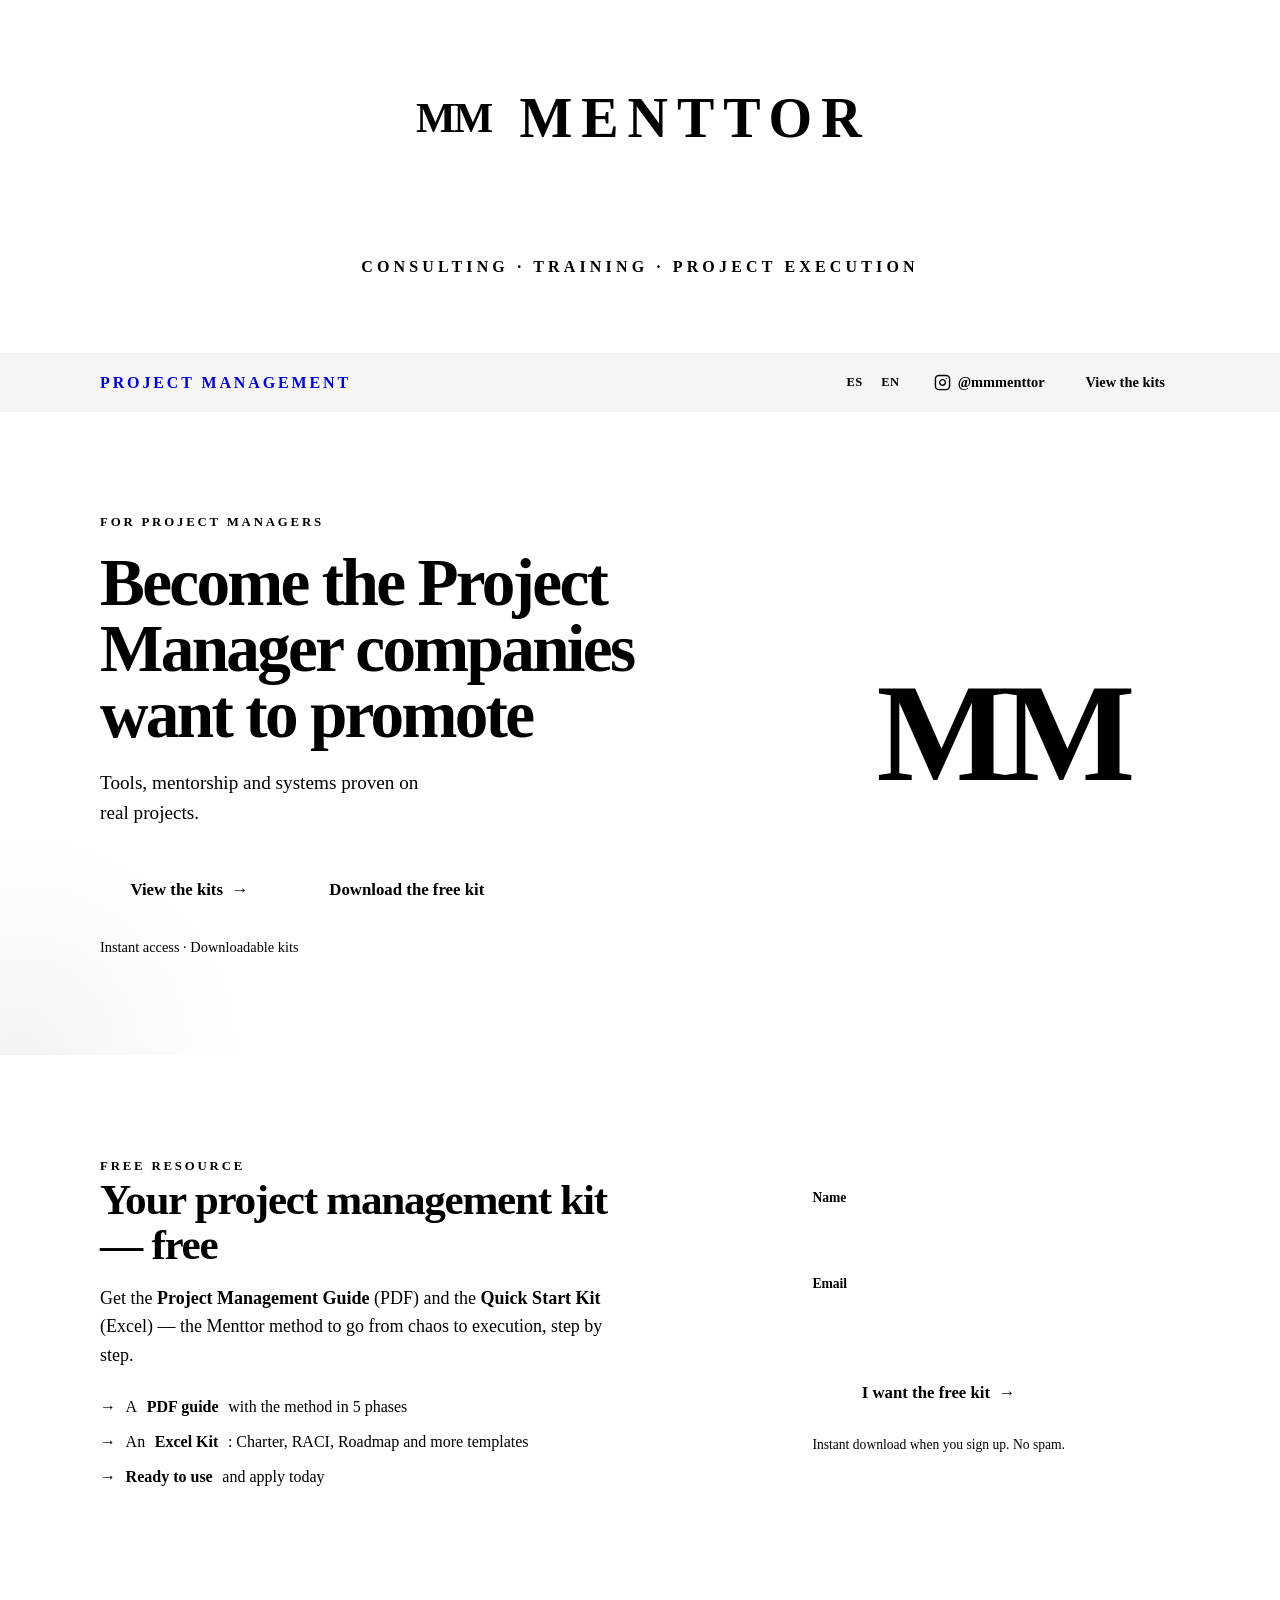
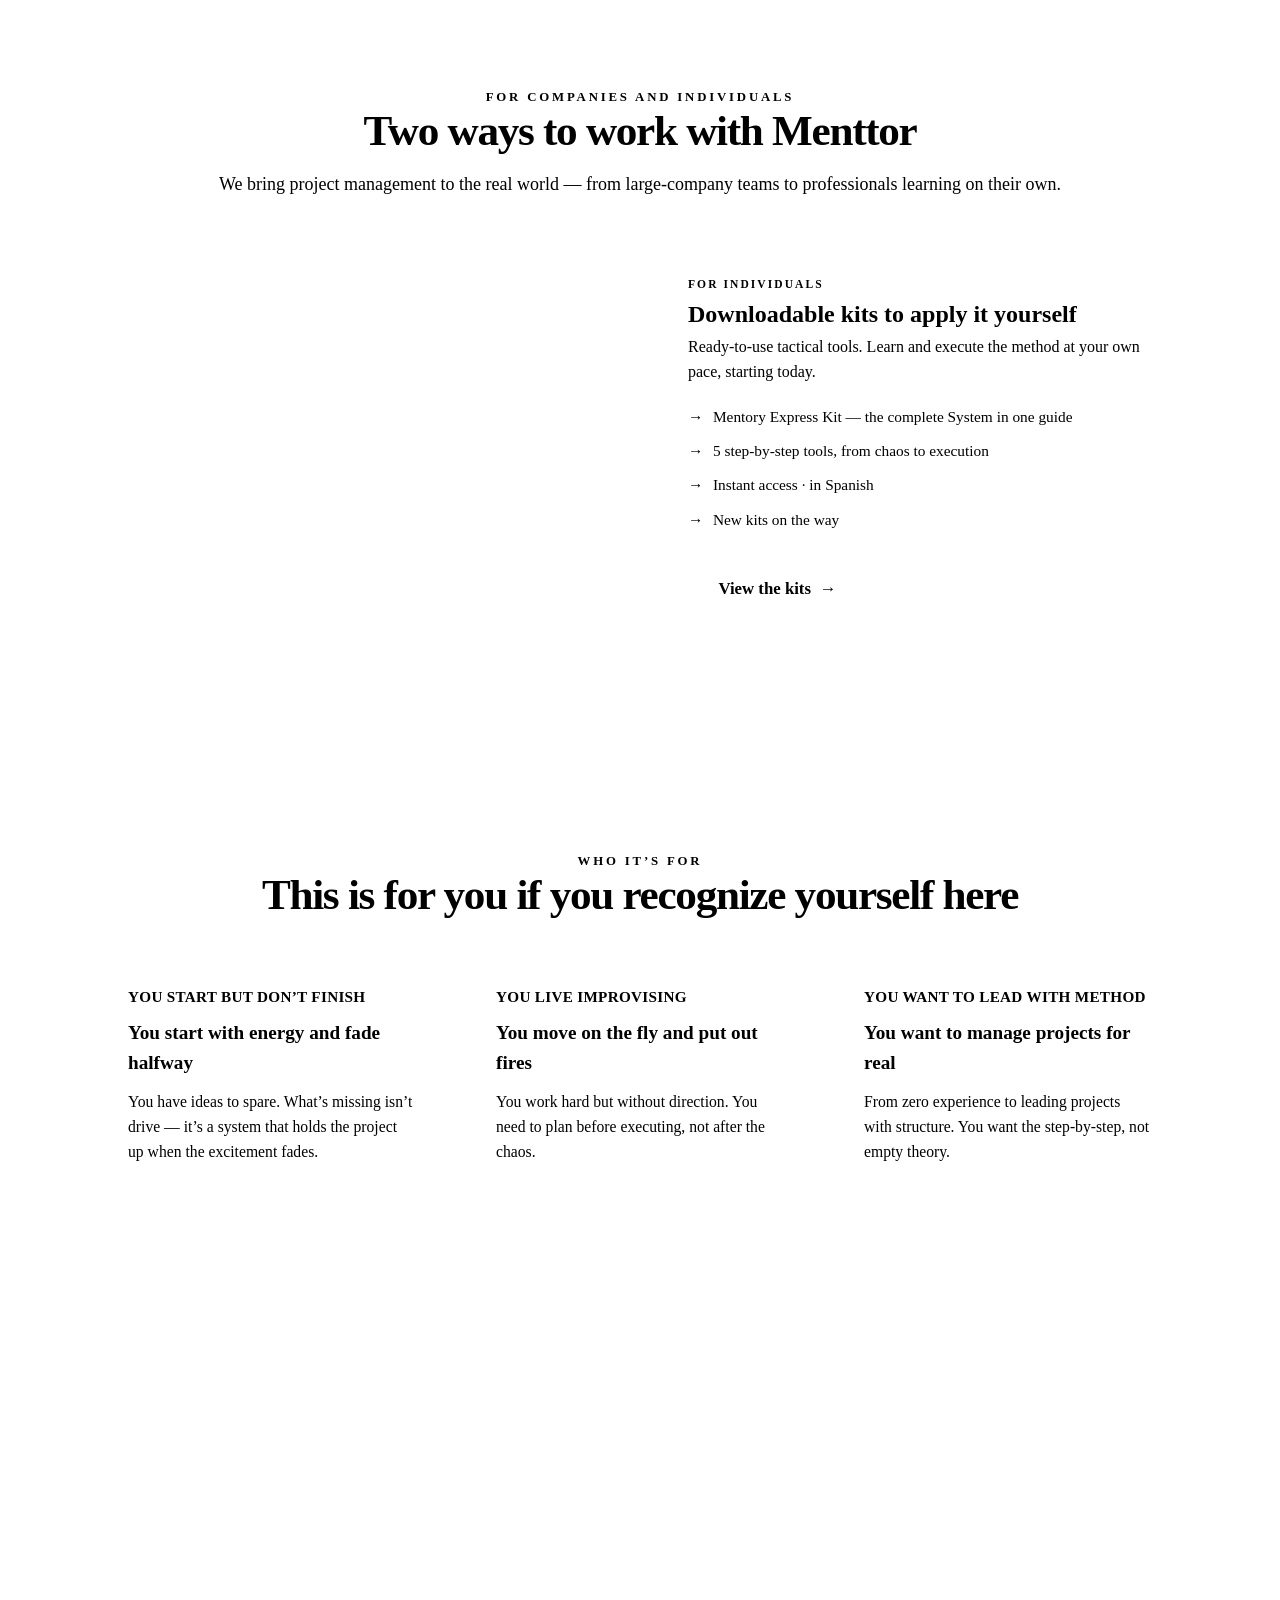
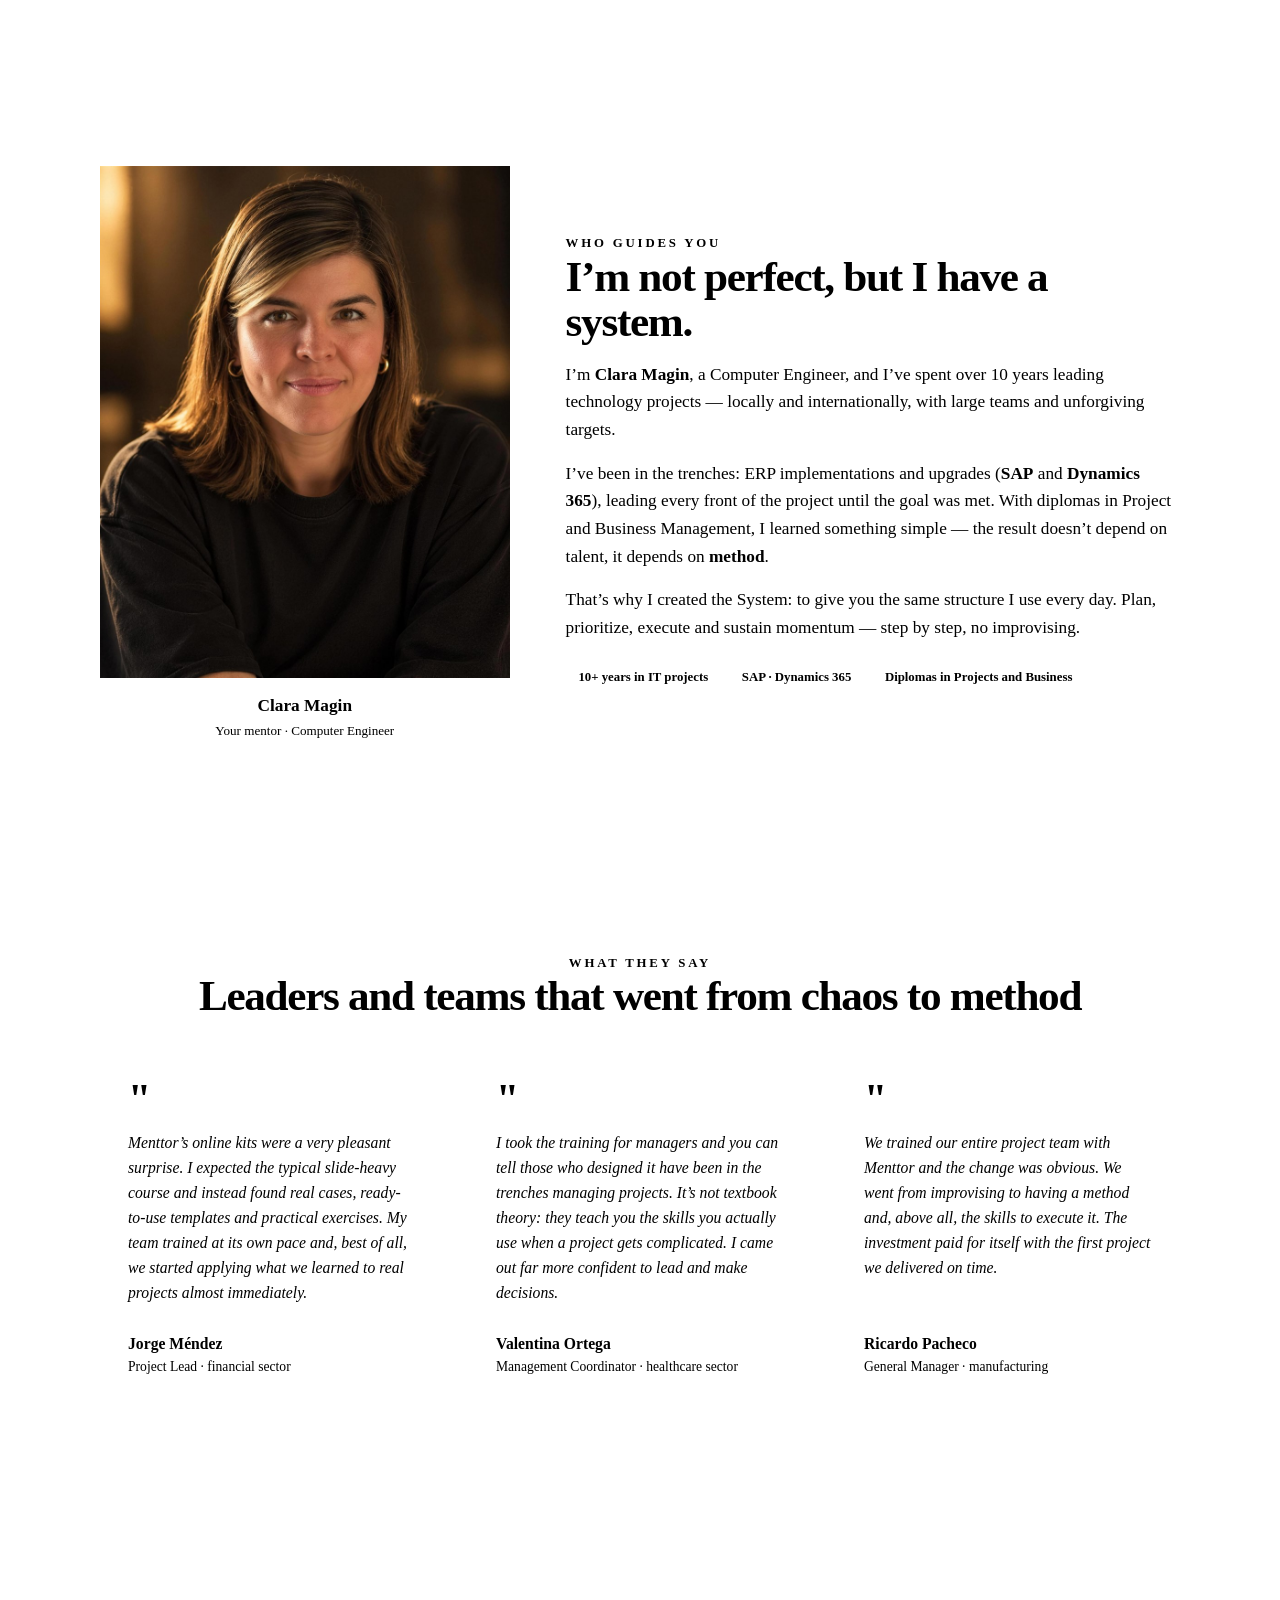
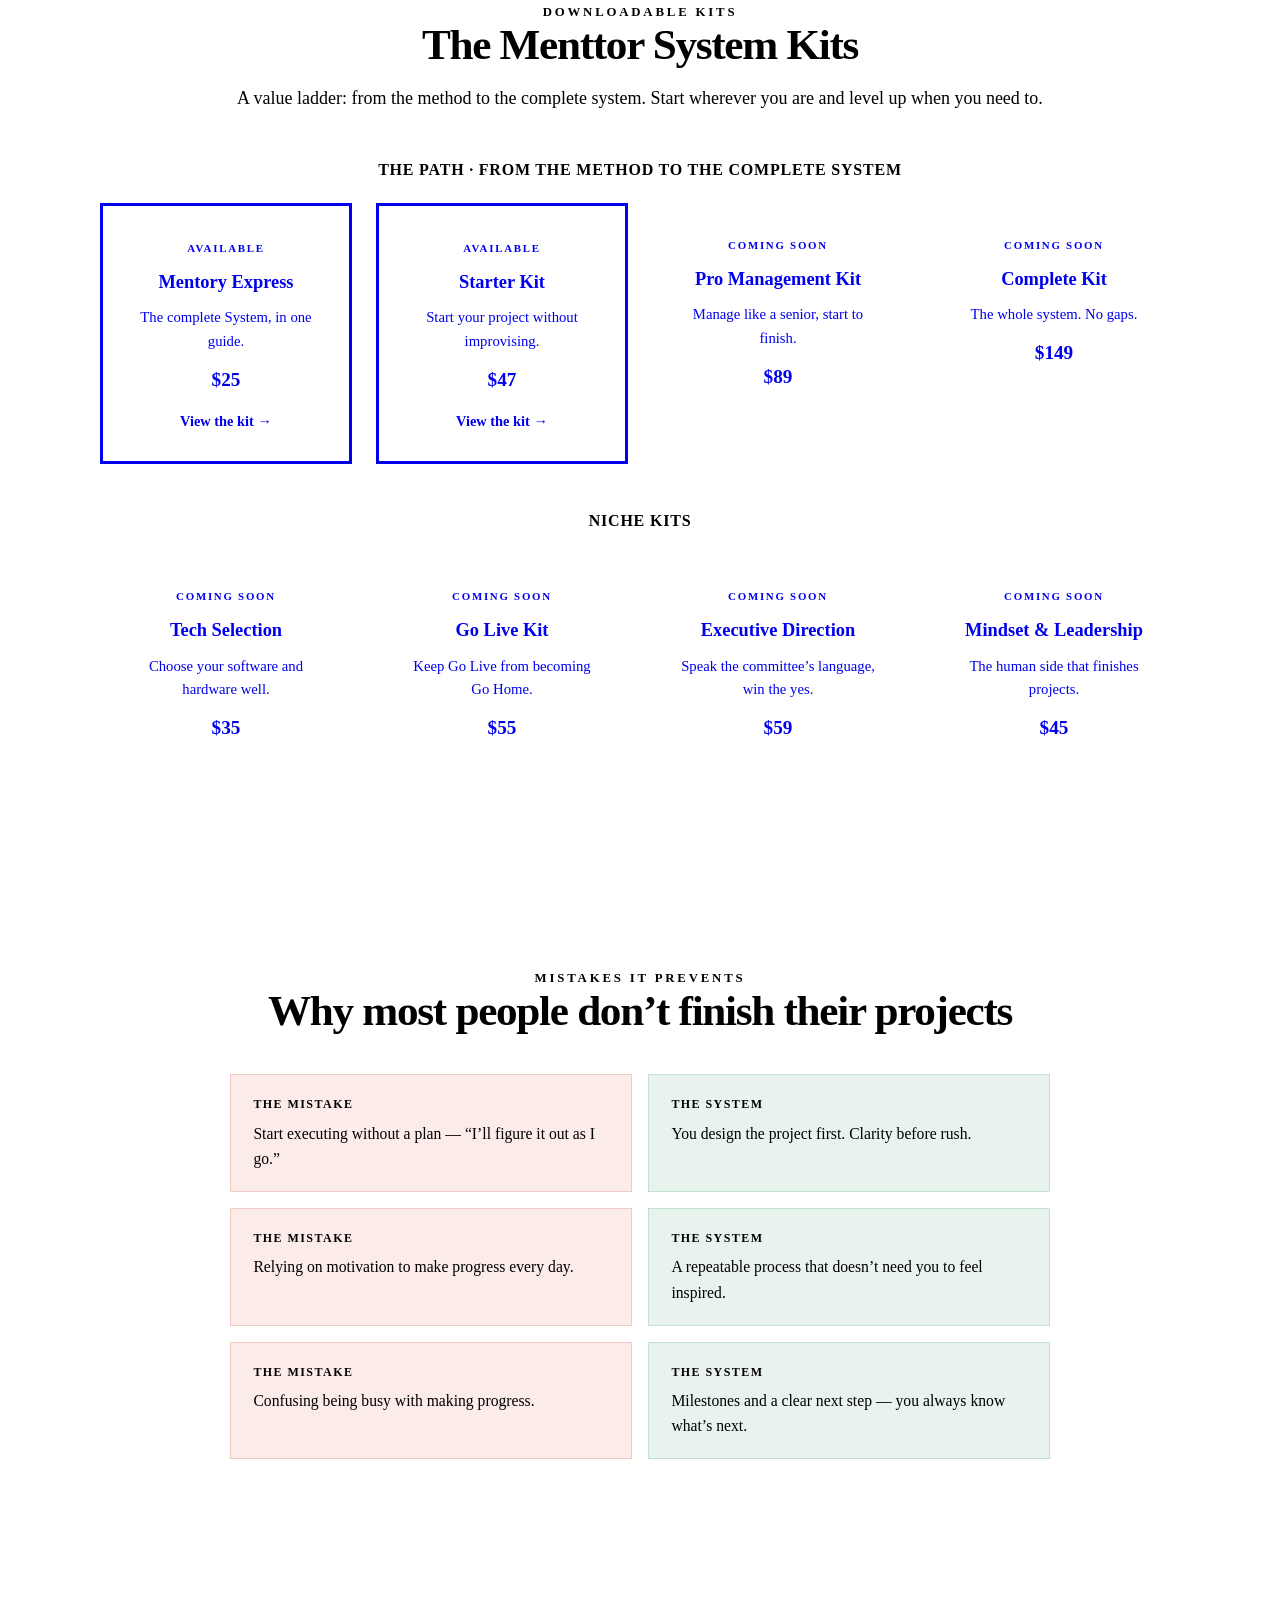
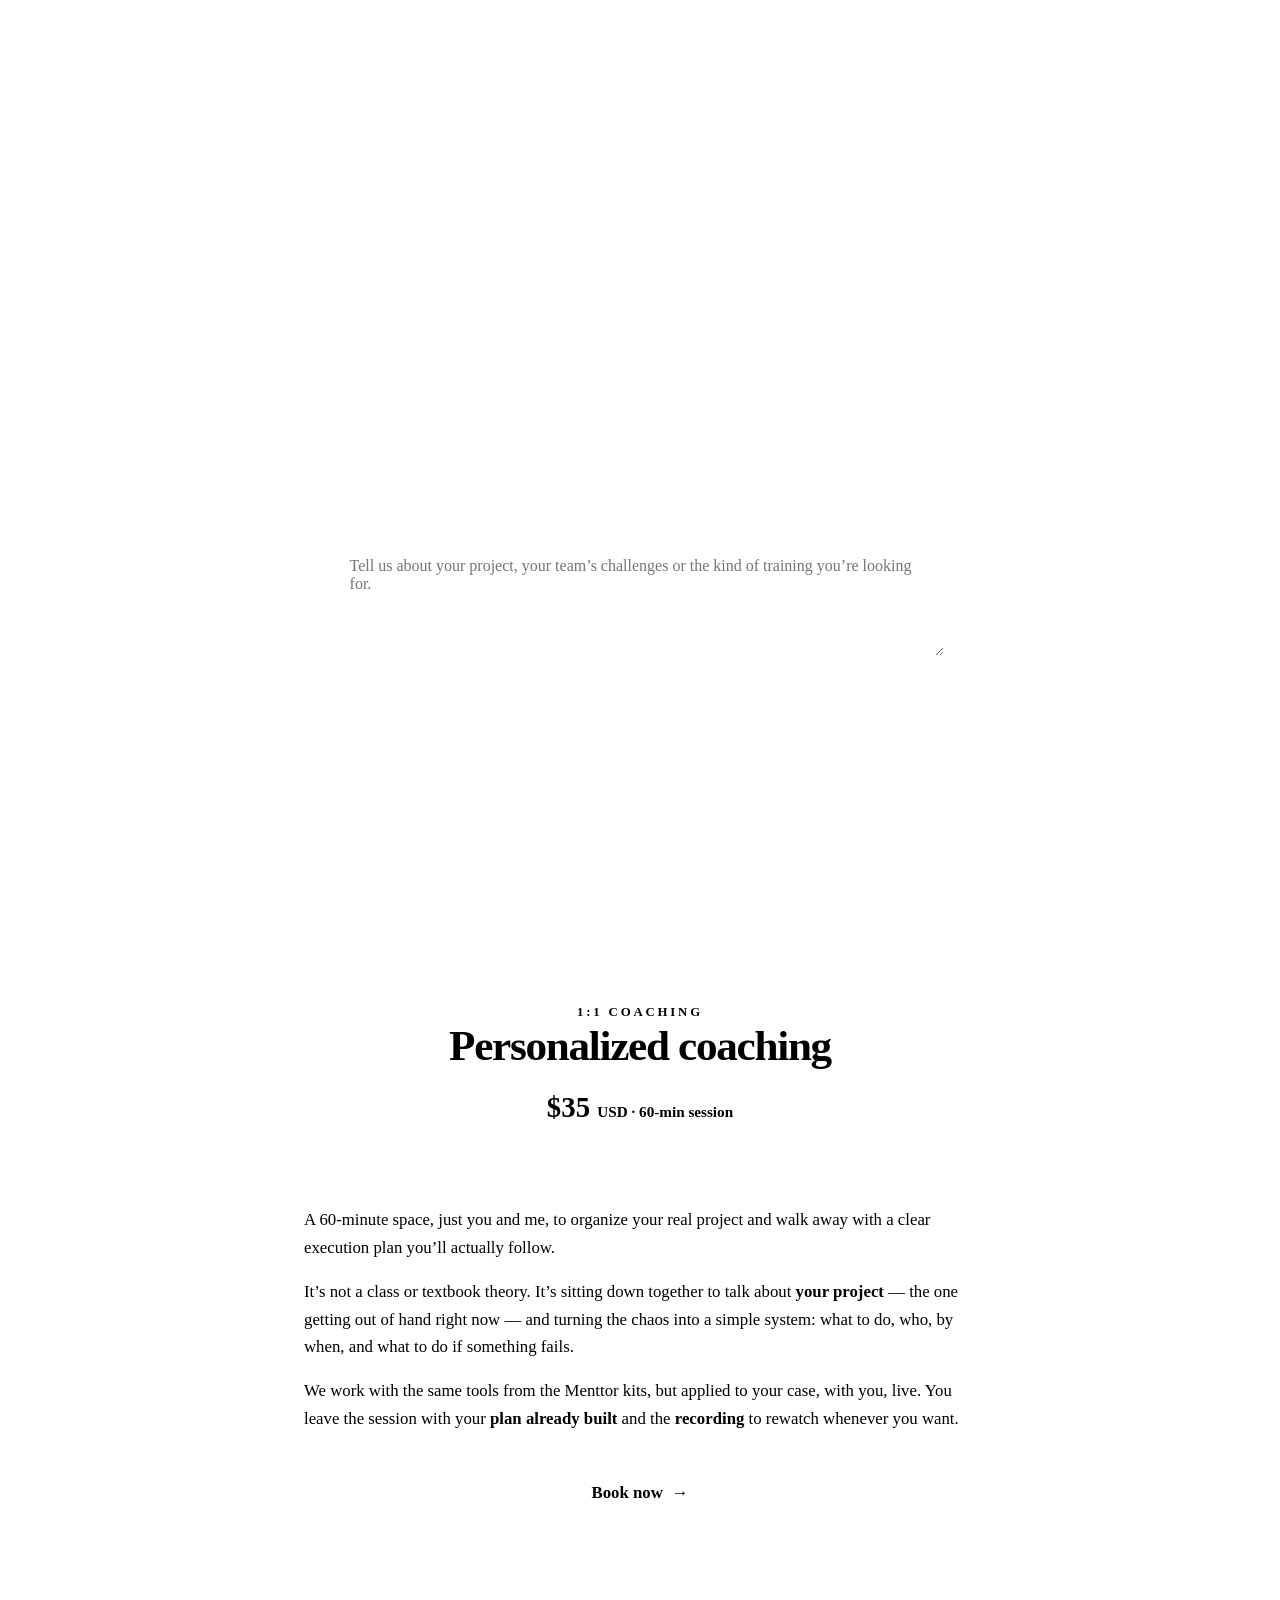
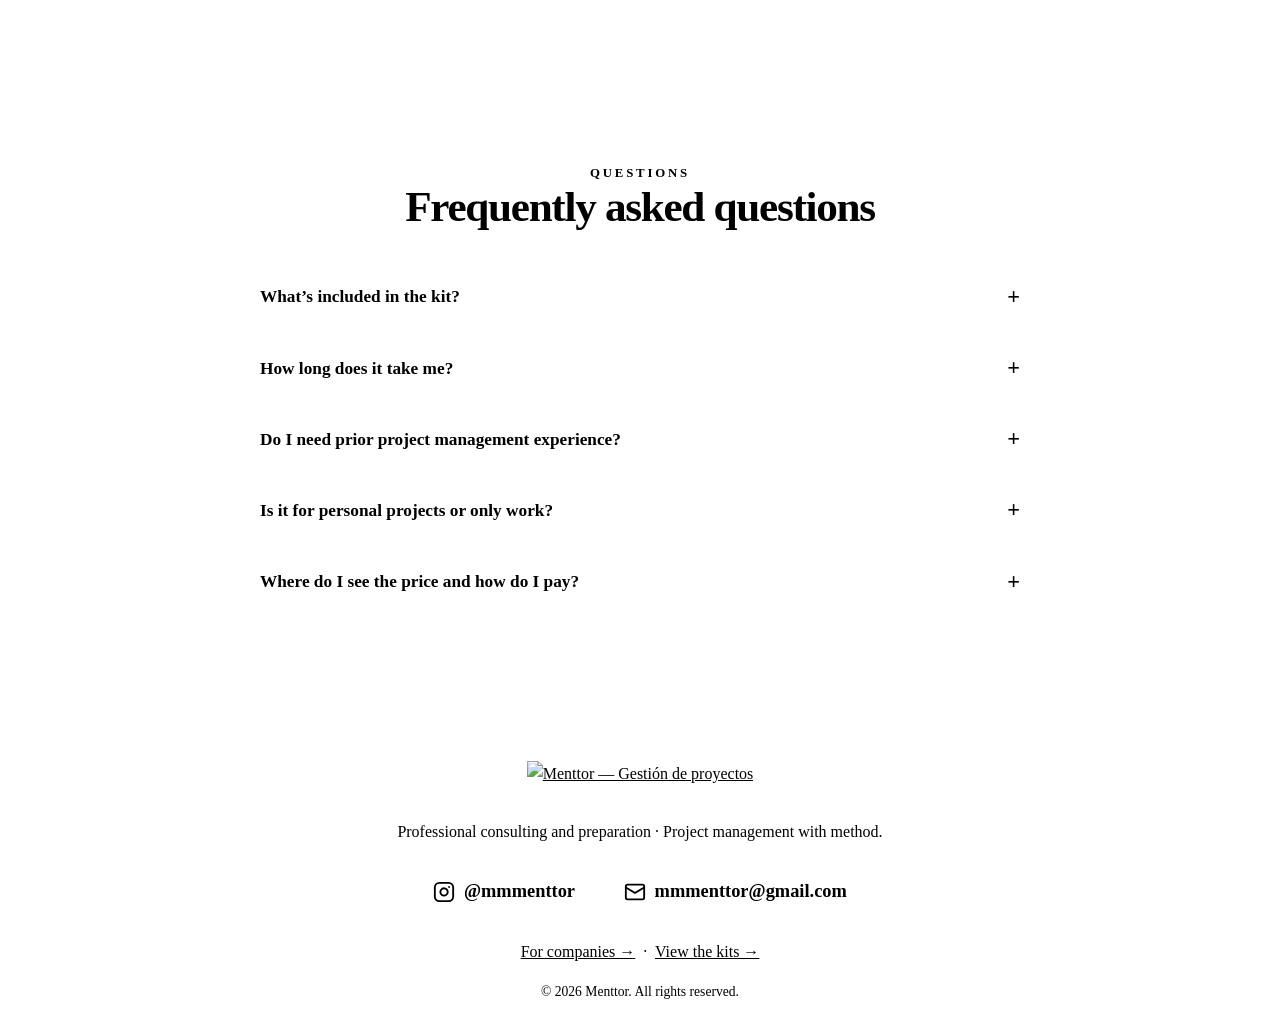
==== commit 4fbf953f: "Nuevo slogan hero: enfoque Project Manager ('el PM que las empresas quieren promover') Co-Authored-B" ====
--- a/landing/index.html
+++ b/landing/index.html
@@ -25,17 +25,27 @@
 <body>
 
 <!-- ============ OFFER RIBBON (promo combo 2 kits) ============ -->
-<a class="offer-ribbon" id="offer-ribbon" href="/oferta" data-offer-end="2026-09-01T23:59:00-04:00" hidden>
+<a class="offer-ribbon" id="offer-ribbon" href="/oferta" data-offer-start="2026-10-14T18:00:00-04:00" data-offer-end="2026-10-31T23:59:00-04:00" hidden>
   <span class="offer-ribbon-tag" data-en='50% OFF'>50% OFF</span>
-  <span class="offer-ribbon-text" data-en='2-kit combo — Mentory Express + Starter Kit for <b>$36</b> (was $72). Ends Sep 1.'>Combo 2 kits — Mentory Express + Kit de Arranque por <b>$36</b> (antes $72). Hasta el 1 de sep.</span>
+  <span class="offer-ribbon-text" data-en='2-kit combo — Mentory Express + Starter Kit for <b>$36</b> (was $72). Ends Oct 31.'>Combo 2 kits — Mentory Express + Kit de Arranque por <b>$36</b> (antes $72). Hasta el 31 de oct.</span>
   <span class="offer-ribbon-cta" data-en='See the offer →'>Ver la oferta →</span>
 </a>
 <script>
   (function () {
     var r = document.getElementById('offer-ribbon');
     if (!r) return;
+    var start = new Date(r.getAttribute('data-offer-start')).getTime();
     var end = new Date(r.getAttribute('data-offer-end')).getTime();
-    if (isNaN(end) || Date.now() <= end) { r.hidden = false; }
+    var now = Date.now();
+    var afterStart = isNaN(start) || now >= start;
+    var beforeEnd = isNaN(end) || now <= end;
+    if (afterStart && beforeEnd) {
+      r.hidden = false;
+    } else if (!afterStart && beforeEnd) {
+      // aún no arranca: muéstrala sola al llegar la hora de inicio (si es dentro de ~24 h)
+      var ms = start - now;
+      if (ms > 0 && ms < 86400000) { setTimeout(function () { r.hidden = false; }, ms); }
+    }
   })();
 </script>
 
@@ -75,9 +85,9 @@
 <section class="hero">
   <div class="wrap hero-grid">
     <div class="reveal">
-      <span class="eyebrow" data-en='Consulting · Training · Kits'>Consultoría · Capacitación · Kits</span>
-      <h1 data-en='Project management with <span class="gold">method</span>'>Gestión de proyectos con <span class="gold">metodología</span></h1>
-      <p class="sub" data-en='For individuals and teams: the Menttor system to go from idea to <span class="navy-em">delivery</span>, with direction and without losing focus.'>Para personas y equipos: el sistema Menttor para pasar de la idea a la <span class="navy-em">entrega</span>, con dirección y sin perder el foco.</p>
+      <span class="eyebrow" data-en='For Project Managers'>Para Project Managers</span>
+      <h1 data-en='Become the Project Manager companies <span class="gold">want to promote</span>'>Conviértete en el Project Manager que las empresas <span class="gold">quieren promover</span></h1>
+      <p class="sub" data-en='Tools, mentorship and systems proven on real projects.'>Herramientas, mentoría y sistemas probados en proyectos reales.</p>
       <div class="hero-cta-row">
         <a href="#kits" class="btn" data-en='View the kits <span class="arrow">→</span>'>Ver los kits <span class="arrow">→</span></a>
         <a href="#recurso-gratis" class="btn btn-ghost" data-en='Download the free kit'>Descarga el kit gratis</a>
--- a/landing/styles.css
+++ b/landing/styles.css
@@ -143,6 +143,44 @@
 }
 
 /* ---------- Promo banner (validación) ---------- */
+/* ---- Payment currency modal (USD/Bs) ---- */
+.pay-overlay {
+  position: fixed; inset: 0; z-index: 1000;
+  display: flex; align-items: center; justify-content: center; padding: 1.2rem;
+  background: rgba(15, 36, 56, .62); -webkit-backdrop-filter: blur(2px); backdrop-filter: blur(2px);
+}
+.pay-overlay[hidden] { display: none !important; }
+.pay-modal {
+  position: relative; width: 100%; max-width: 430px; background: #fff;
+  border-radius: var(--r-lg); padding: 2.1rem 1.7rem 1.7rem; box-shadow: var(--shadow-lg); text-align: center;
+}
+.pay-close {
+  position: absolute; top: .6rem; right: .9rem; background: none; border: none;
+  font-size: 1.7rem; line-height: 1; color: var(--fg-3); cursor: pointer; padding: .2rem .4rem;
+}
+.pay-close:hover { color: var(--navy-700); }
+.pay-eyebrow {
+  font-family: var(--font-sans); font-weight: 700; font-size: .72rem; letter-spacing: .14em;
+  color: var(--gold-600); margin: 0 0 .5rem; text-transform: uppercase;
+}
+.pay-title { font-family: var(--font-display); font-weight: 800; font-size: 1.5rem; color: var(--navy-700); margin: 0 0 .4rem; }
+.pay-sub { font-family: var(--font-body); font-size: .95rem; color: var(--fg-2); margin: 0 0 1.3rem; }
+.pay-opt {
+  display: block; text-decoration: none; border-radius: var(--r-md); padding: .85rem 1rem; margin-bottom: .7rem;
+  transition: transform .12s ease, background .12s ease; box-shadow: var(--shadow-md);
+}
+.pay-opt:hover { transform: translateY(-2px); }
+.pay-hint {
+  font-family: var(--font-body); font-size: .78rem; line-height: 1.45; color: var(--fg-2);
+  background: var(--cream); border-radius: 9px; padding: .55rem .75rem; margin: -.05rem 0 .85rem; text-align: left;
+}
+.pay-opt-main { display: block; font-family: var(--font-sans); font-weight: 700; font-size: 1.02rem; }
+.pay-opt-note { display: block; font-family: var(--font-body); font-size: .8rem; margin-top: .15rem; opacity: .88; }
+.pay-opt-usd { background: var(--navy-700); color: #fff; }
+.pay-opt-usd:hover { background: var(--navy-800); }
+.pay-opt-bs { background: var(--gold-500); color: var(--navy-800); }
+.pay-opt-bs:hover { background: var(--gold-600); }
+
 /* ---- Offer ribbon (announcement bar) ---- */
 .offer-ribbon {
   display: flex; align-items: center; justify-content: center;
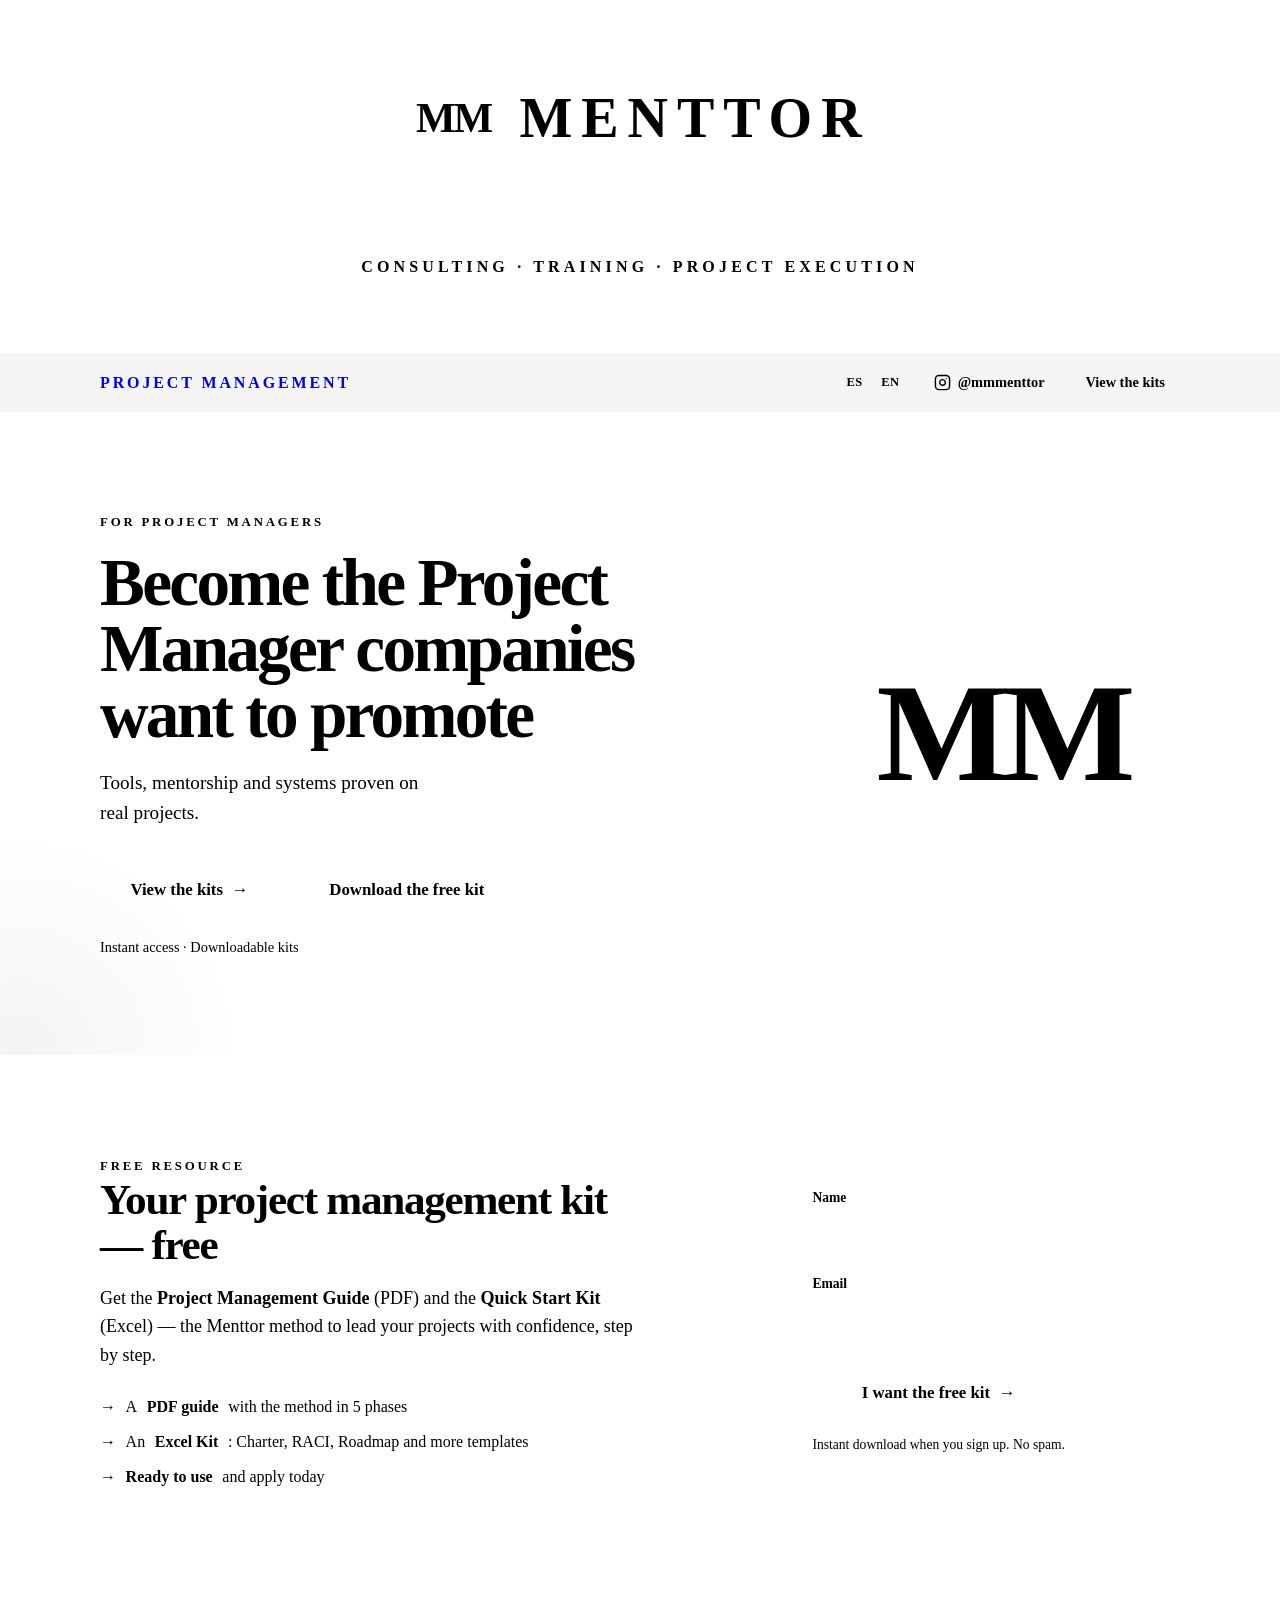
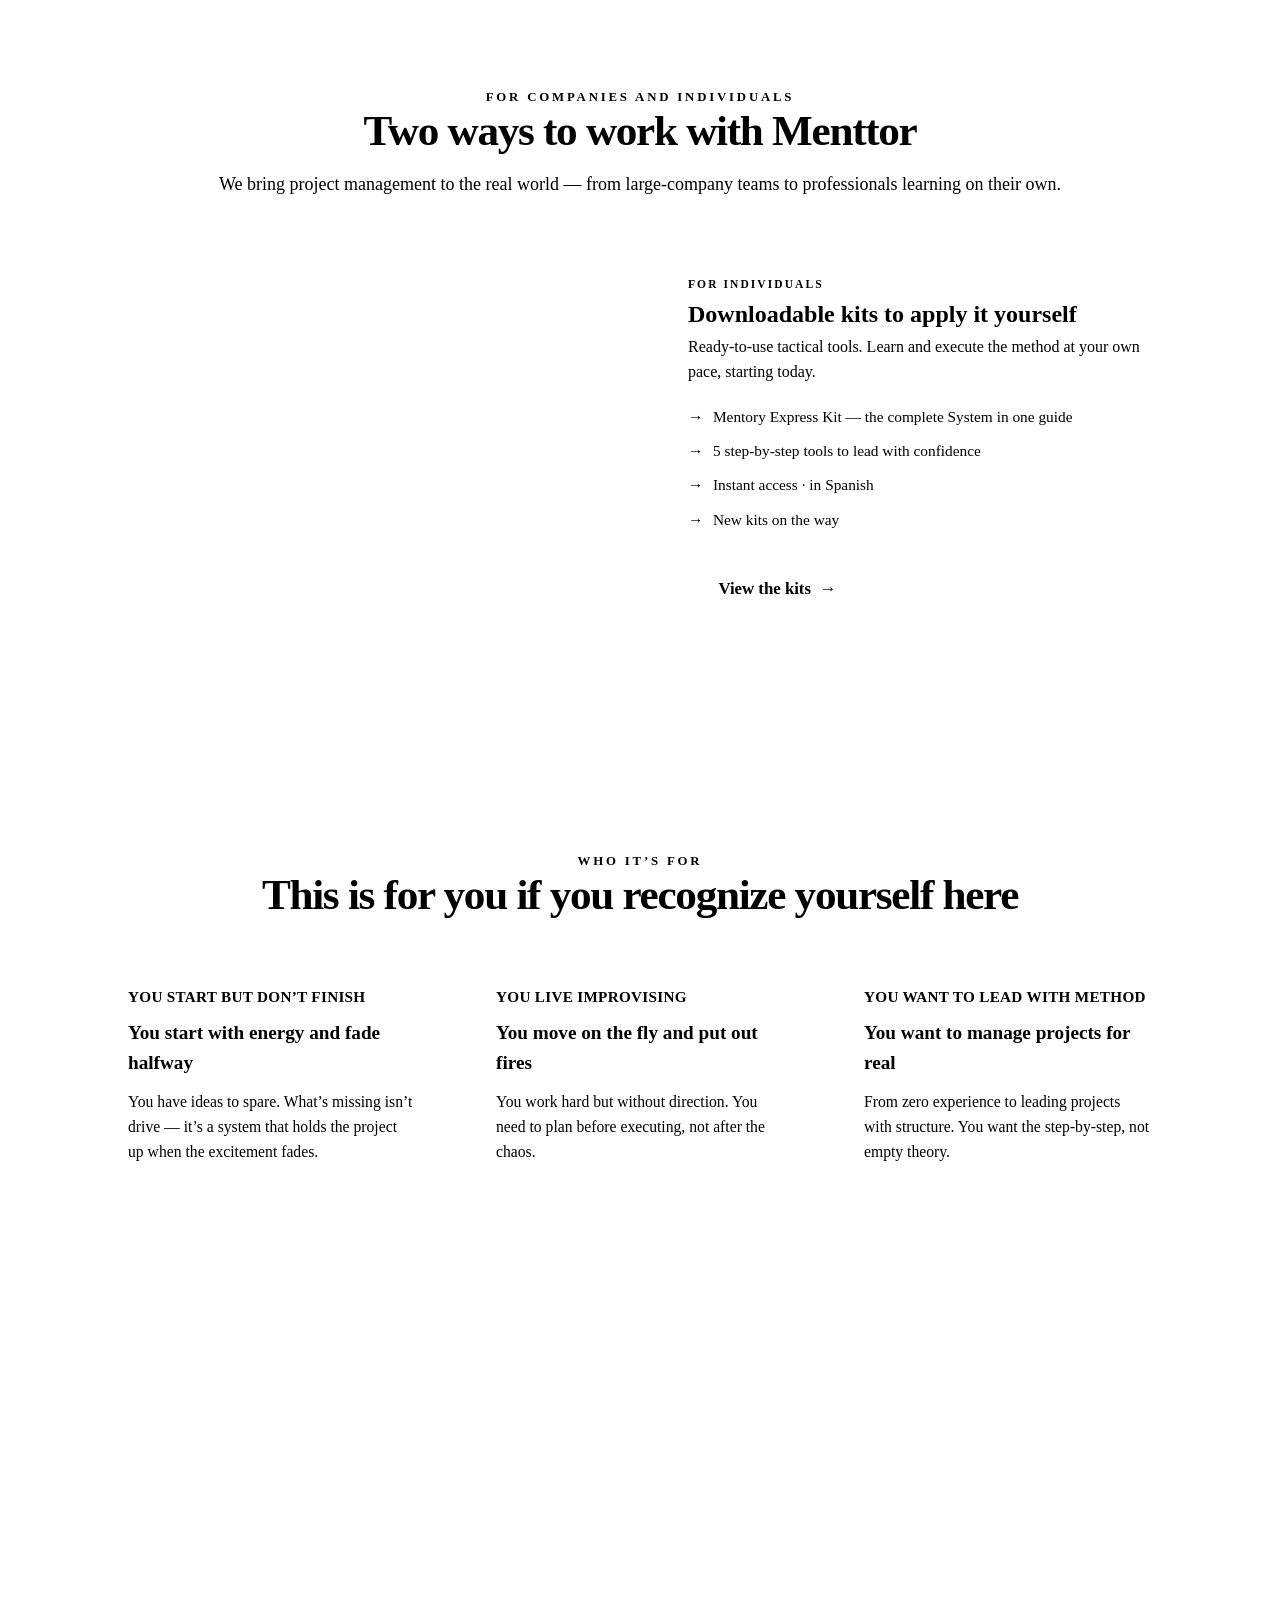
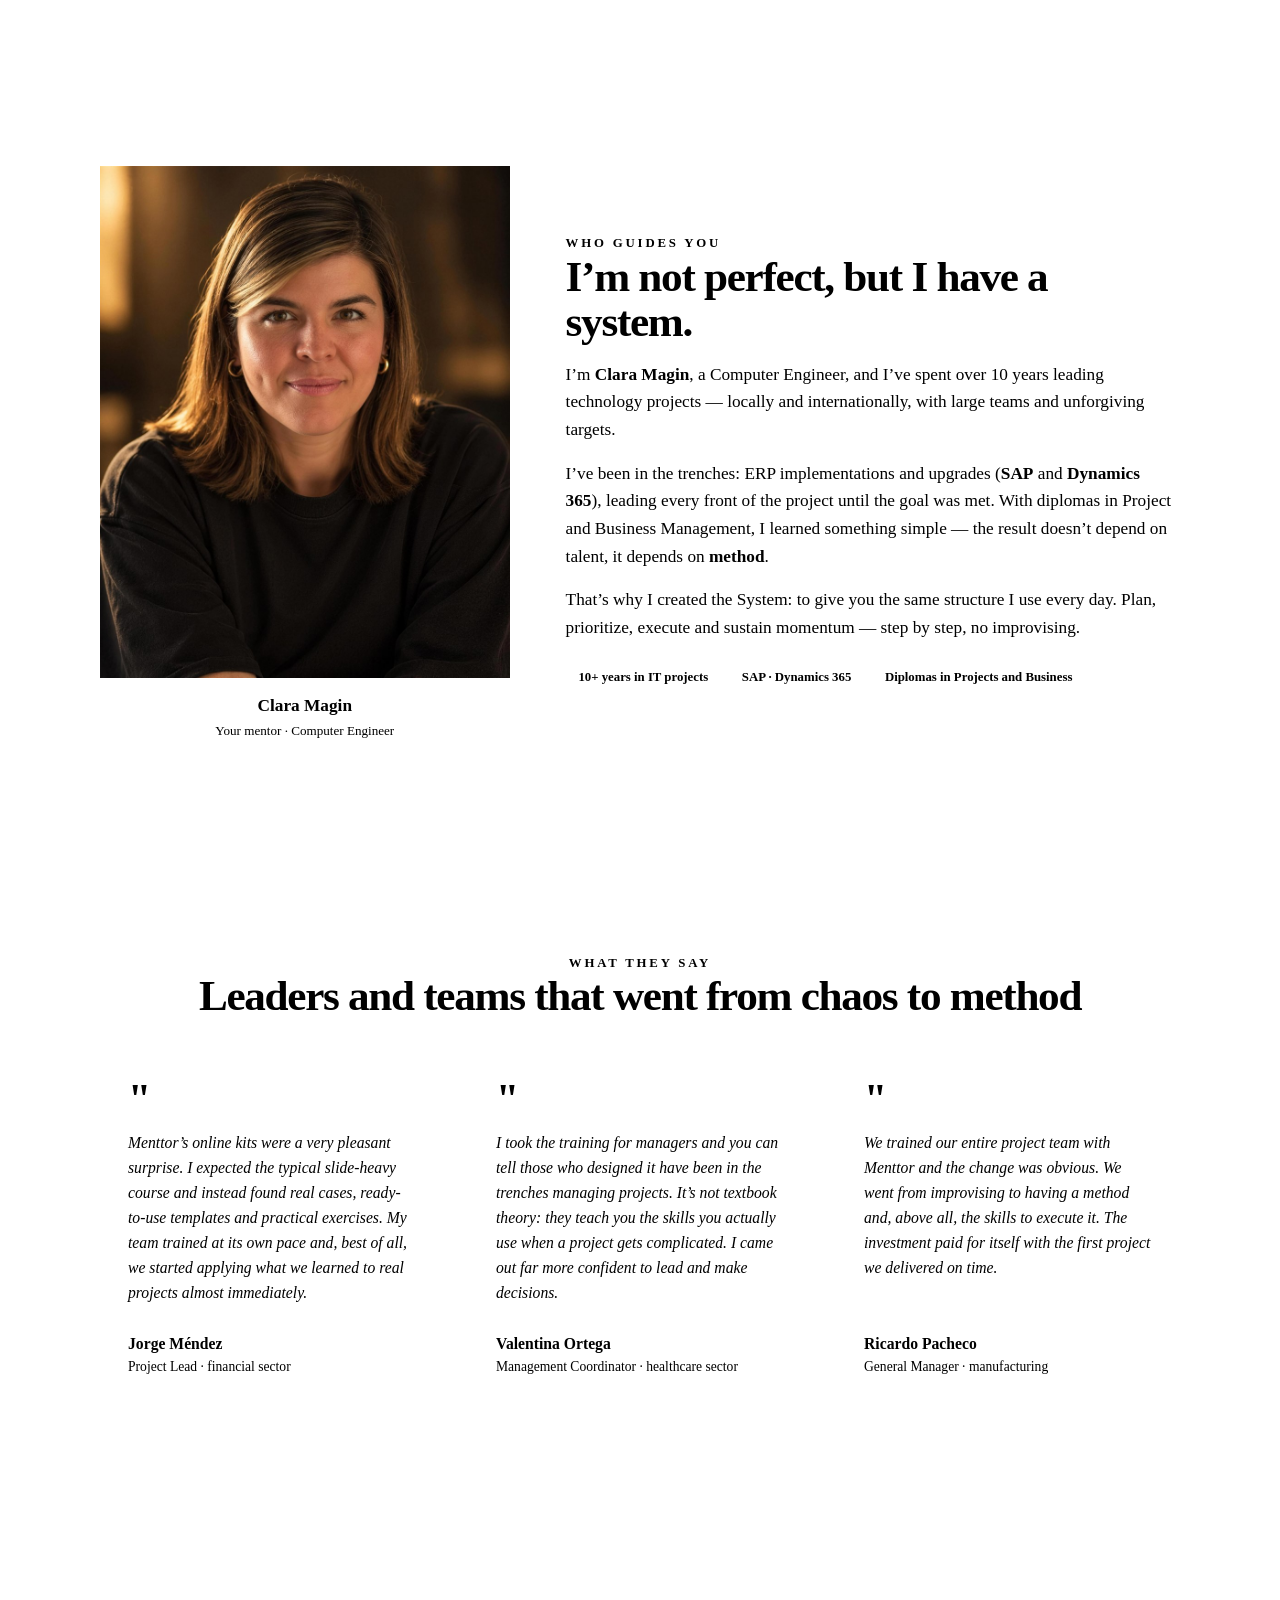
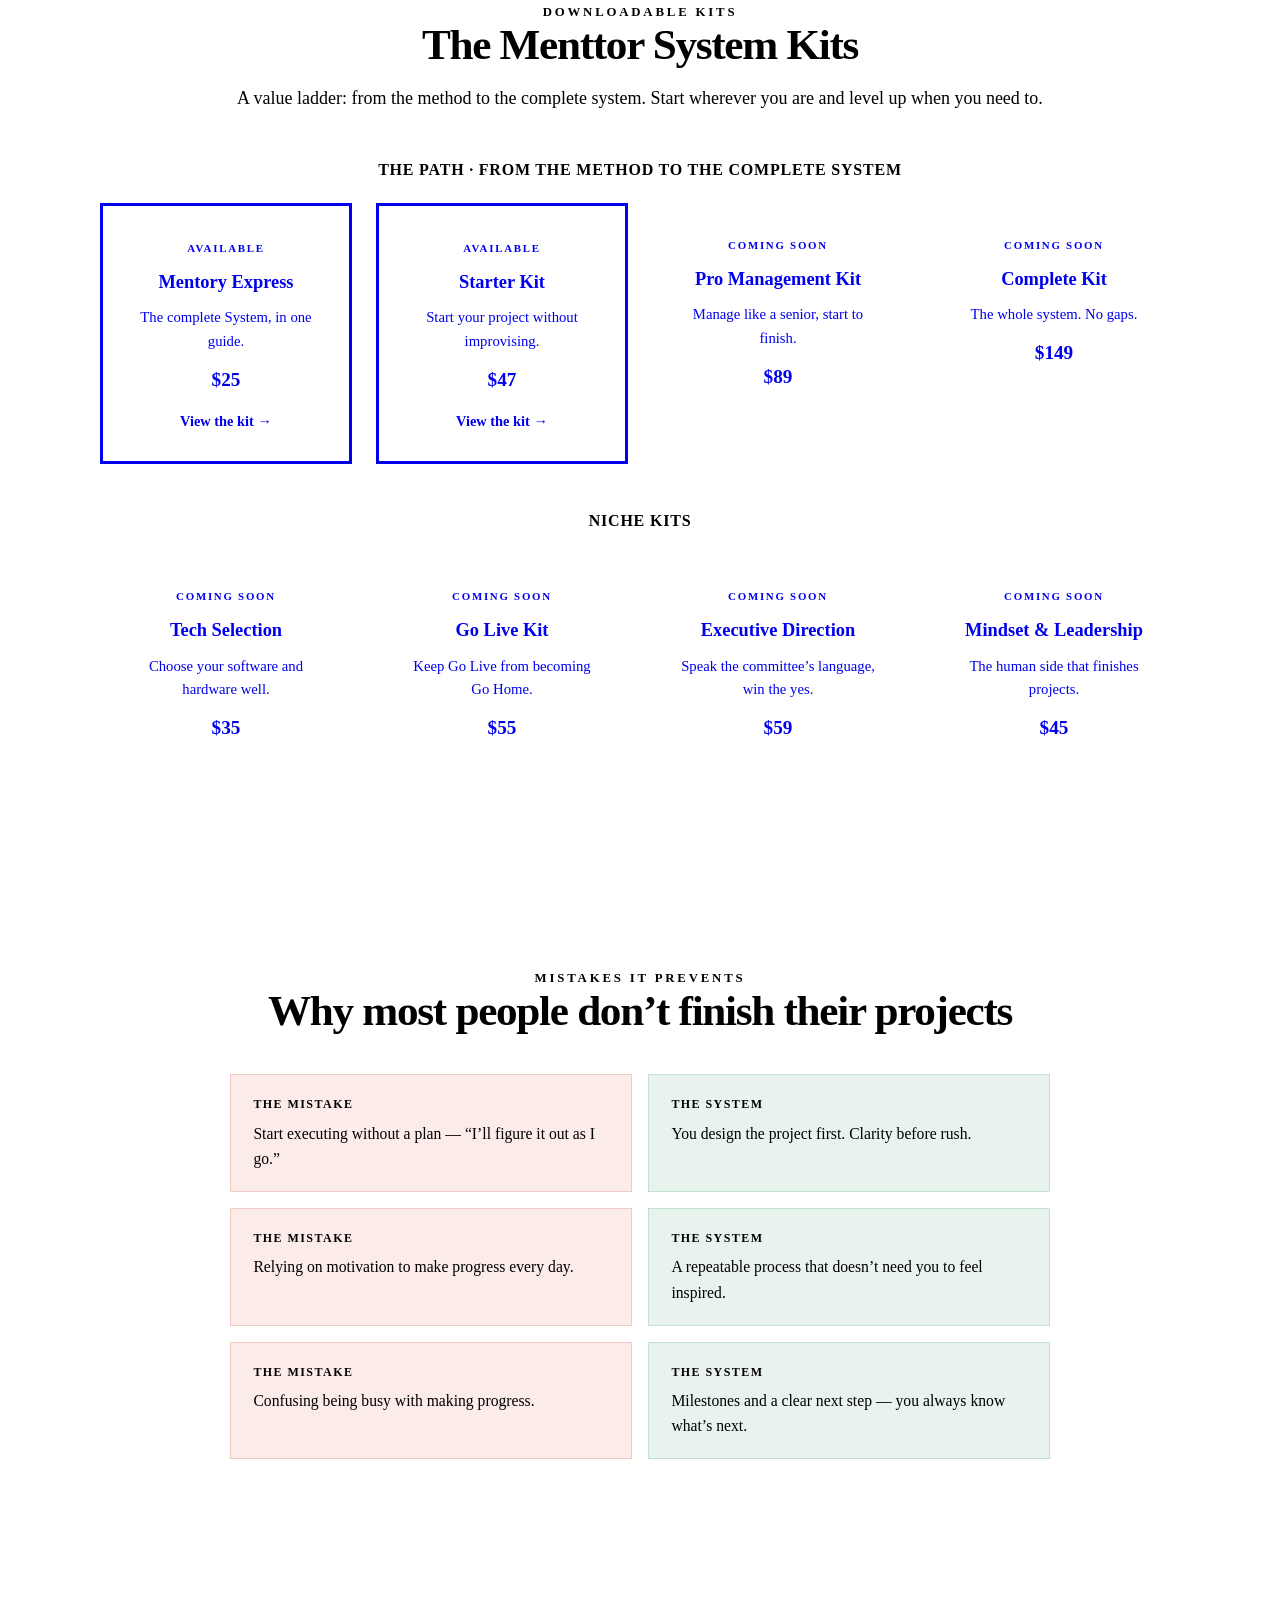
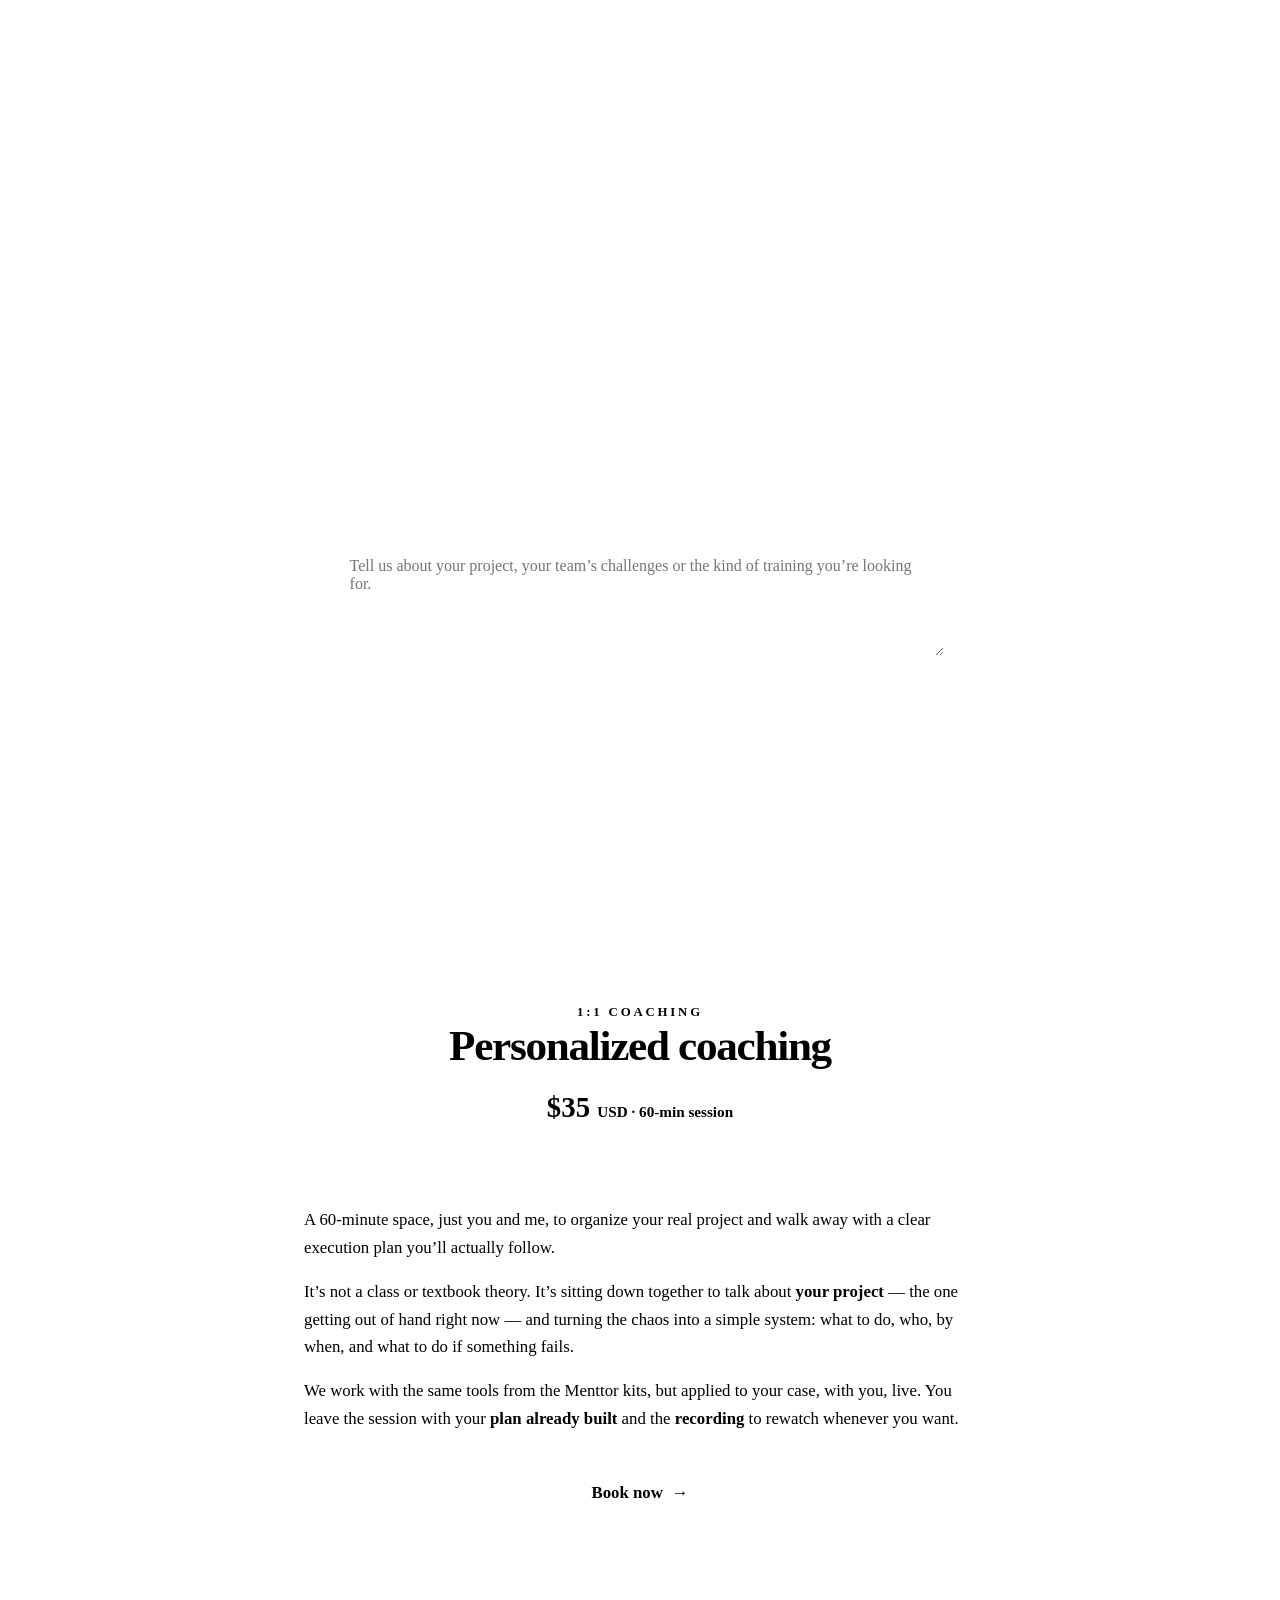
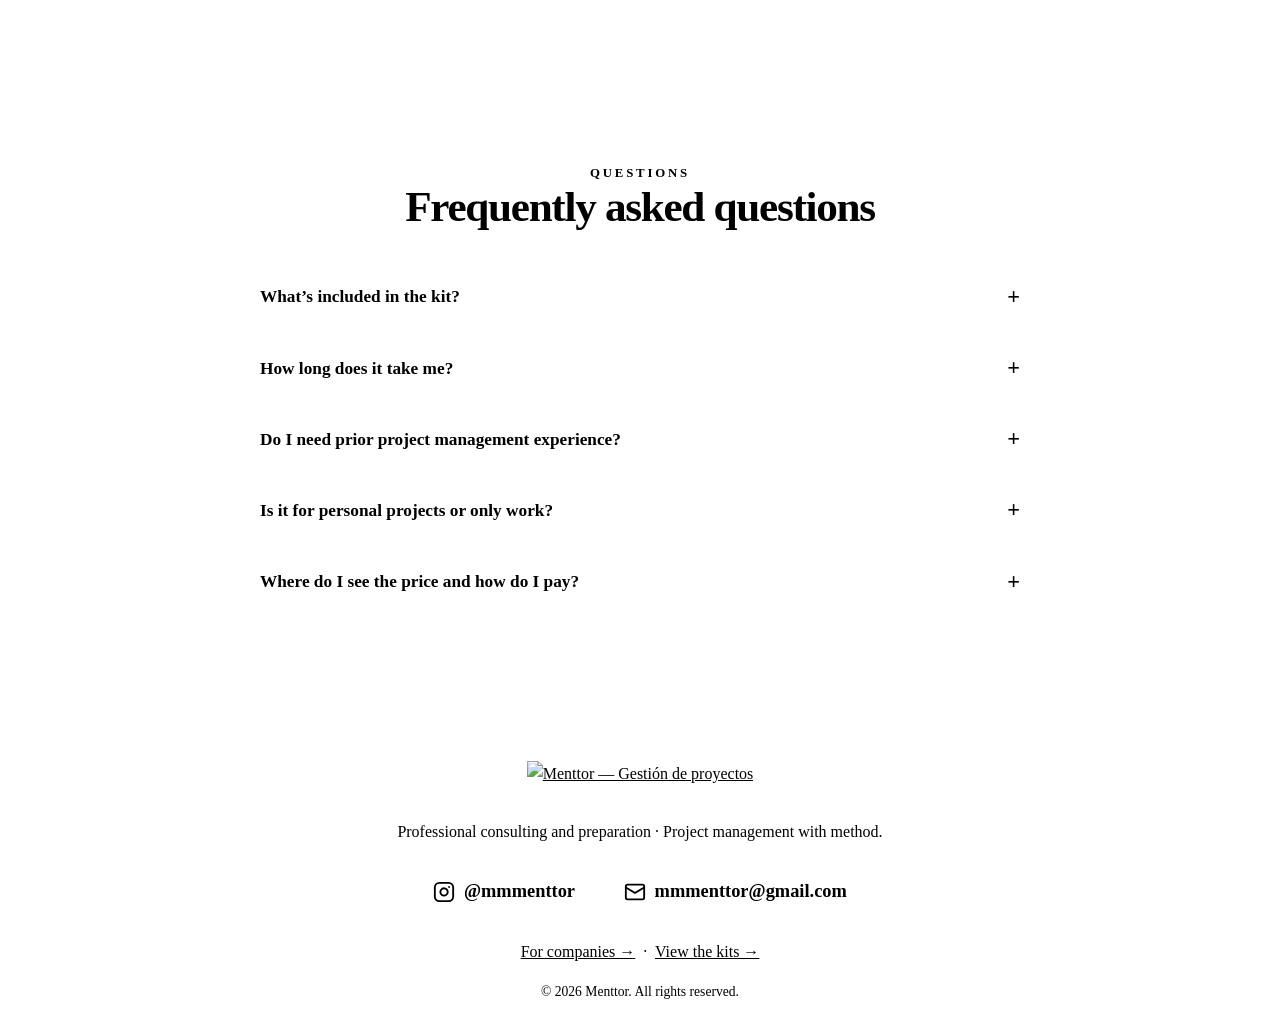
==== commit 6459cbaf: "Reescribir copy 'del caos a la ejecucion' -> 'liderar proyectos con confianza' (home, mentory-expres" ====
--- a/landing/index.html
+++ b/landing/index.html
@@ -11,7 +11,7 @@
 
 <!-- Open Graph -->
 <meta property="og:type" content="website" />
-<meta property="og:title" content="Menttor — Del caos a la ejecución, con sistema" />
+<meta property="og:title" content="Menttor — Lidera proyectos con confianza" />
 <meta property="og:description" content="Gestión de proyectos que sí se culminan. Consultoría, capacitación y kits descargables." />
 <meta property="og:image" content="https://mm-menttor-landing-7c4m.vercel.app/assets/og-image.png" />
 <meta property="og:image:width" content="1200" />
@@ -50,13 +50,13 @@
 </script>
 
 <!-- ============ PROMO BANNER (validación) ============ -->
-<section class="promo-banner" aria-label="Menttor — Del caos a la ejecución">
+<section class="promo-banner" aria-label="Menttor — Lidera proyectos con confianza">
   <div class="promo-inner">
     <div class="promo-lockup">
       <span class="promo-iso"><b>MM</b></span>
       <span class="promo-word">MENTTOR</span>
     </div>
-    <p class="promo-tagline" data-en='From chaos to execution.'>Del caos a la ejecución.</p>
+    <p class="promo-tagline" data-en='Lead projects with confidence.'>Lidera proyectos con confianza.</p>
     <p class="promo-strip" data-en='Consulting · Training · Project execution'>Consultoría · Capacitación · Ejecución de proyectos</p>
   </div>
 </section>
@@ -106,7 +106,7 @@
     <div class="reveal">
       <span class="eyebrow" data-en='Free resource'>Recurso gratis</span>
       <h2 class="section-title" data-en='Your project management kit — free'>Tu kit de gestión de proyectos — gratis</h2>
-      <p class="lead" data-en='Get the <strong>Project Management Guide</strong> (PDF) and the <strong>Quick Start Kit</strong> (Excel) — the Menttor method to go from chaos to execution, step by step.'>Recibe la <strong>Guía de Gestión de Proyectos</strong> en PDF y el <strong>Kit de Inicio Rápido</strong> en Excel — el método Menttor para pasar del caos a la ejecución, paso a paso.</p>
+      <p class="lead" data-en='Get the <strong>Project Management Guide</strong> (PDF) and the <strong>Quick Start Kit</strong> (Excel) — the Menttor method to lead your projects with confidence, step by step.'>Recibe la <strong>Guía de Gestión de Proyectos</strong> en PDF y el <strong>Kit de Inicio Rápido</strong> en Excel — el método Menttor para liderar tus proyectos con confianza, paso a paso.</p>
       <ul class="optin-list">
         <li data-en='<span class="arrow">→</span> A <strong>PDF guide</strong> with the method in 5 phases'><span class="arrow">→</span> Una <strong>guía en PDF</strong> con el método en 5 fases</li>
         <li data-en='<span class="arrow">→</span> An <strong>Excel Kit</strong>: Charter, RACI, Roadmap and more templates'><span class="arrow">→</span> Un <strong>Kit en Excel</strong>: Charter, RACI, Roadmap y más plantillas</li>
@@ -157,7 +157,7 @@
         <p data-en='Ready-to-use tactical tools. Learn and execute the method at your own pace, starting today.'>Herramientas tácticas listas para usar. Aprende y ejecuta el método a tu propio ritmo, desde hoy.</p>
         <ul>
           <li data-en='<span class="arrow">→</span> Mentory Express Kit — the complete System in one guide'><span class="arrow">→</span> Kit Mentory Express — el Sistema completo en una guía</li>
-          <li data-en='<span class="arrow">→</span> 5 step-by-step tools, from chaos to execution'><span class="arrow">→</span> 5 herramientas paso a paso, del caos a la ejecución</li>
+          <li data-en='<span class="arrow">→</span> 5 step-by-step tools to lead with confidence'><span class="arrow">→</span> 5 herramientas paso a paso para liderar con confianza</li>
           <li data-en='<span class="arrow">→</span> Instant access · in Spanish'><span class="arrow">→</span> Acceso inmediato · en español</li>
           <li data-en='<span class="arrow">→</span> New kits on the way'><span class="arrow">→</span> Nuevos kits en camino</li>
         </ul>
@@ -416,7 +416,7 @@
     </div>
     <div class="faq-list">
       <details class="faq reveal"><summary data-en='What’s included in the kit? <span class="plus">+</span>'>¿Qué incluye el kit? <span class="plus">+</span></summary><p data-en='The complete System in 5 downloadable tools (PDF): Business Roadmap, Strategic Prioritization Matrix, Acceleration Schedule, Tactical Implementation Manual and the Guide to Keep Your Momentum. Instant access after payment.'>El Sistema completo en 5 herramientas descargables (PDF): Roadmap de Negocio, Matriz de Priorización Estratégica, Cronograma de Aceleración, Manual de Implementación Táctica y la Guía para no perder el Impulso. Acceso inmediato tras el pago.</p></details>
-      <details class="faq reveal"><summary data-en='How long does it take me? <span class="plus">+</span>'>¿Cuánto tiempo me toma? <span class="plus">+</span></summary><p data-en='The system is designed to take you from chaos to execution in 7 days. You can read it in an afternoon and start applying it the same day.'>El sistema está diseñado para llevarte del caos a la ejecución en 7 días. Puedes leerlo en una tarde y empezar a aplicarlo el mismo día.</p></details>
+      <details class="faq reveal"><summary data-en='How long does it take me? <span class="plus">+</span>'>¿Cuánto tiempo me toma? <span class="plus">+</span></summary><p data-en='The system is designed to get you leading your projects with confidence in 7 days. You can read it in an afternoon and start applying it the same day.'>El sistema está diseñado para que lideres tus proyectos con confianza en 7 días. Puedes leerlo en una tarde y empezar a aplicarlo el mismo día.</p></details>
       <details class="faq reveal"><summary data-en='Do I need prior project management experience? <span class="plus">+</span>'>¿Necesito experiencia previa en gestión de proyectos? <span class="plus">+</span></summary><p data-en='No. It’s built to take you from zero experience to planning and executing with method. If you already manage projects, it’ll give you structure and focus.'>No. Está hecho para llevarte de cero experiencia a planificar y ejecutar con método. Si ya gestionas proyectos, te dará estructura y foco.</p></details>
       <details class="faq reveal"><summary data-en='Is it for personal projects or only work? <span class="plus">+</span>'>¿Sirve para proyectos personales o solo de trabajo? <span class="plus">+</span></summary><p data-en='Both. The System works the same for a professional project, a business venture or a personal goal — anything you need to plan and finish.'>Para ambos. El Sistema funciona igual con un proyecto profesional, un emprendimiento o una meta personal — cualquier cosa que necesites planificar y terminar.</p></details>
       <details class="faq reveal"><summary data-en='Where do I see the price and how do I pay? <span class="plus">+</span>'>¿Dónde veo el precio y cómo pago? <span class="plus">+</span></summary><p data-en='Go to the page of the kit you’re interested in: there you’ll see the price, what’s included and the payment button. After purchase you get access immediately.'>Entra a la página del kit que te interese: ahí ves el precio, lo que incluye y el botón de pago. Tras la compra recibes el acceso de forma inmediata.</p></details>
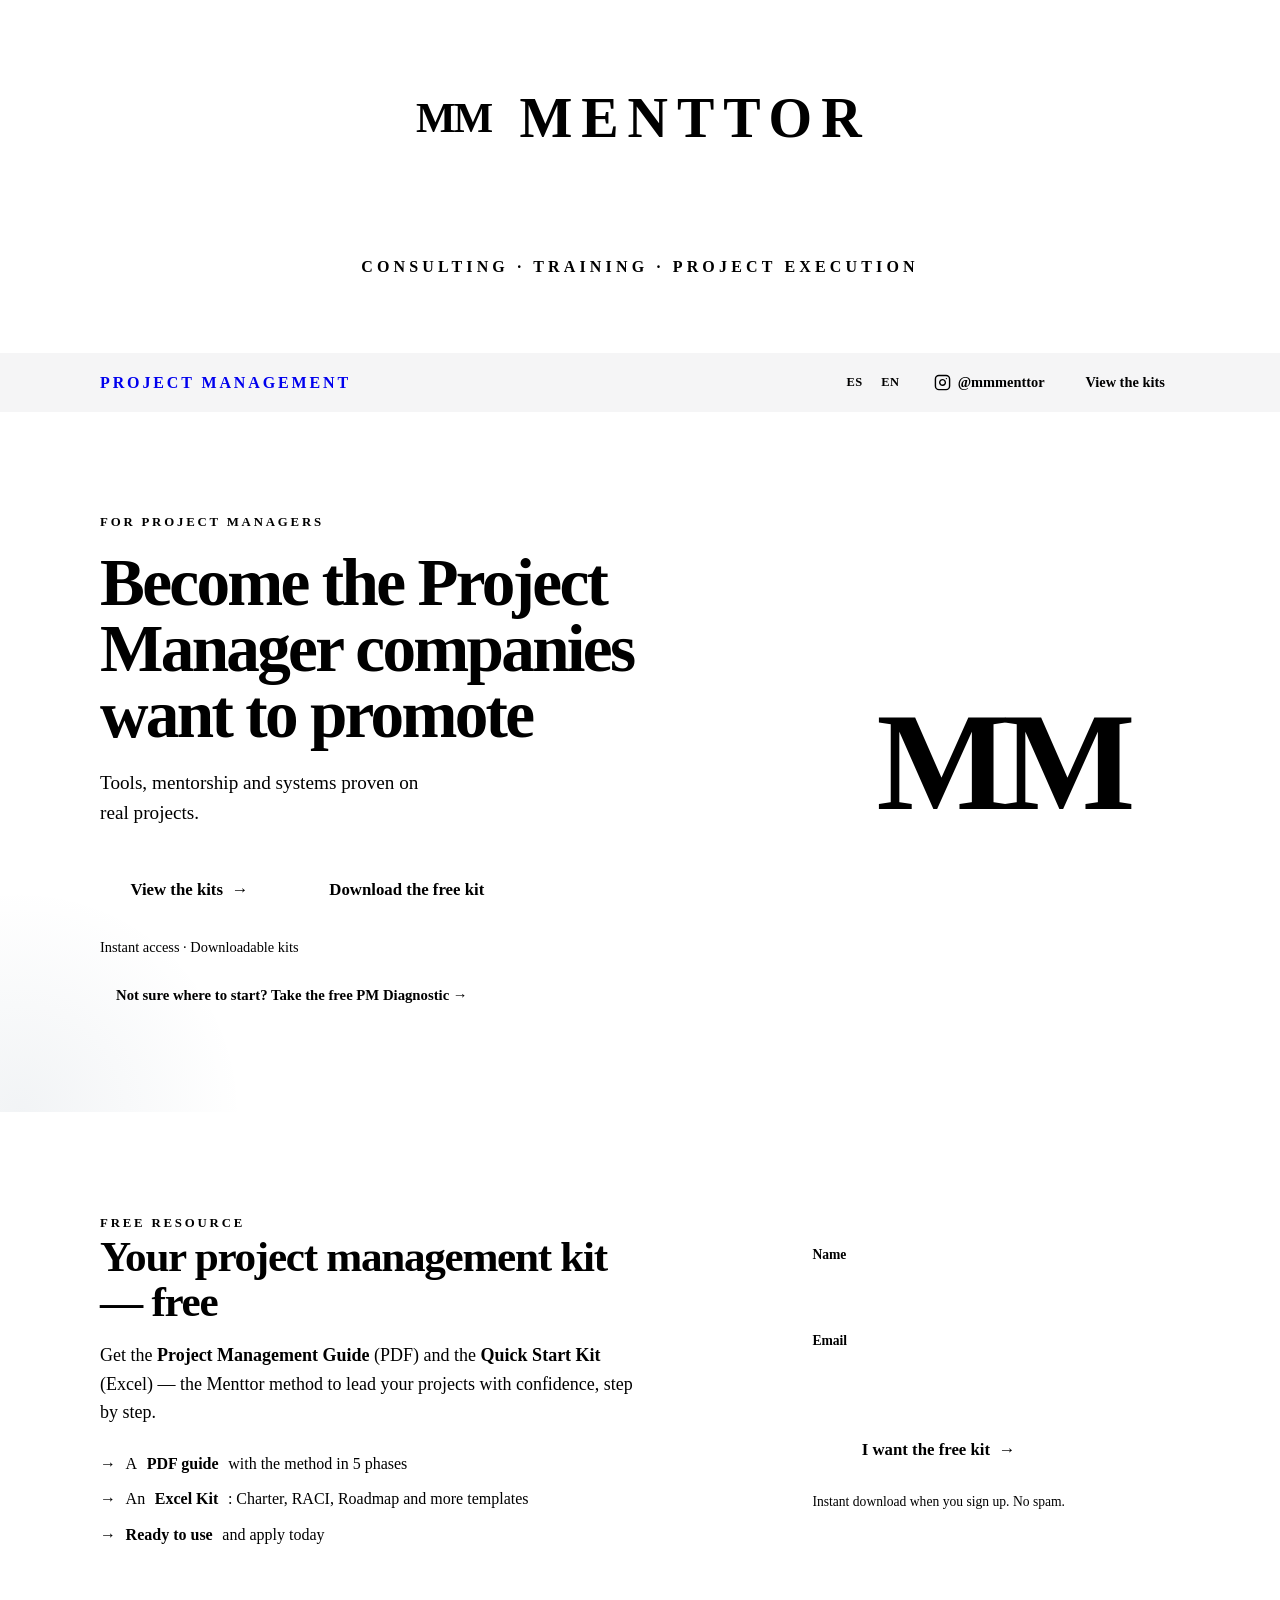
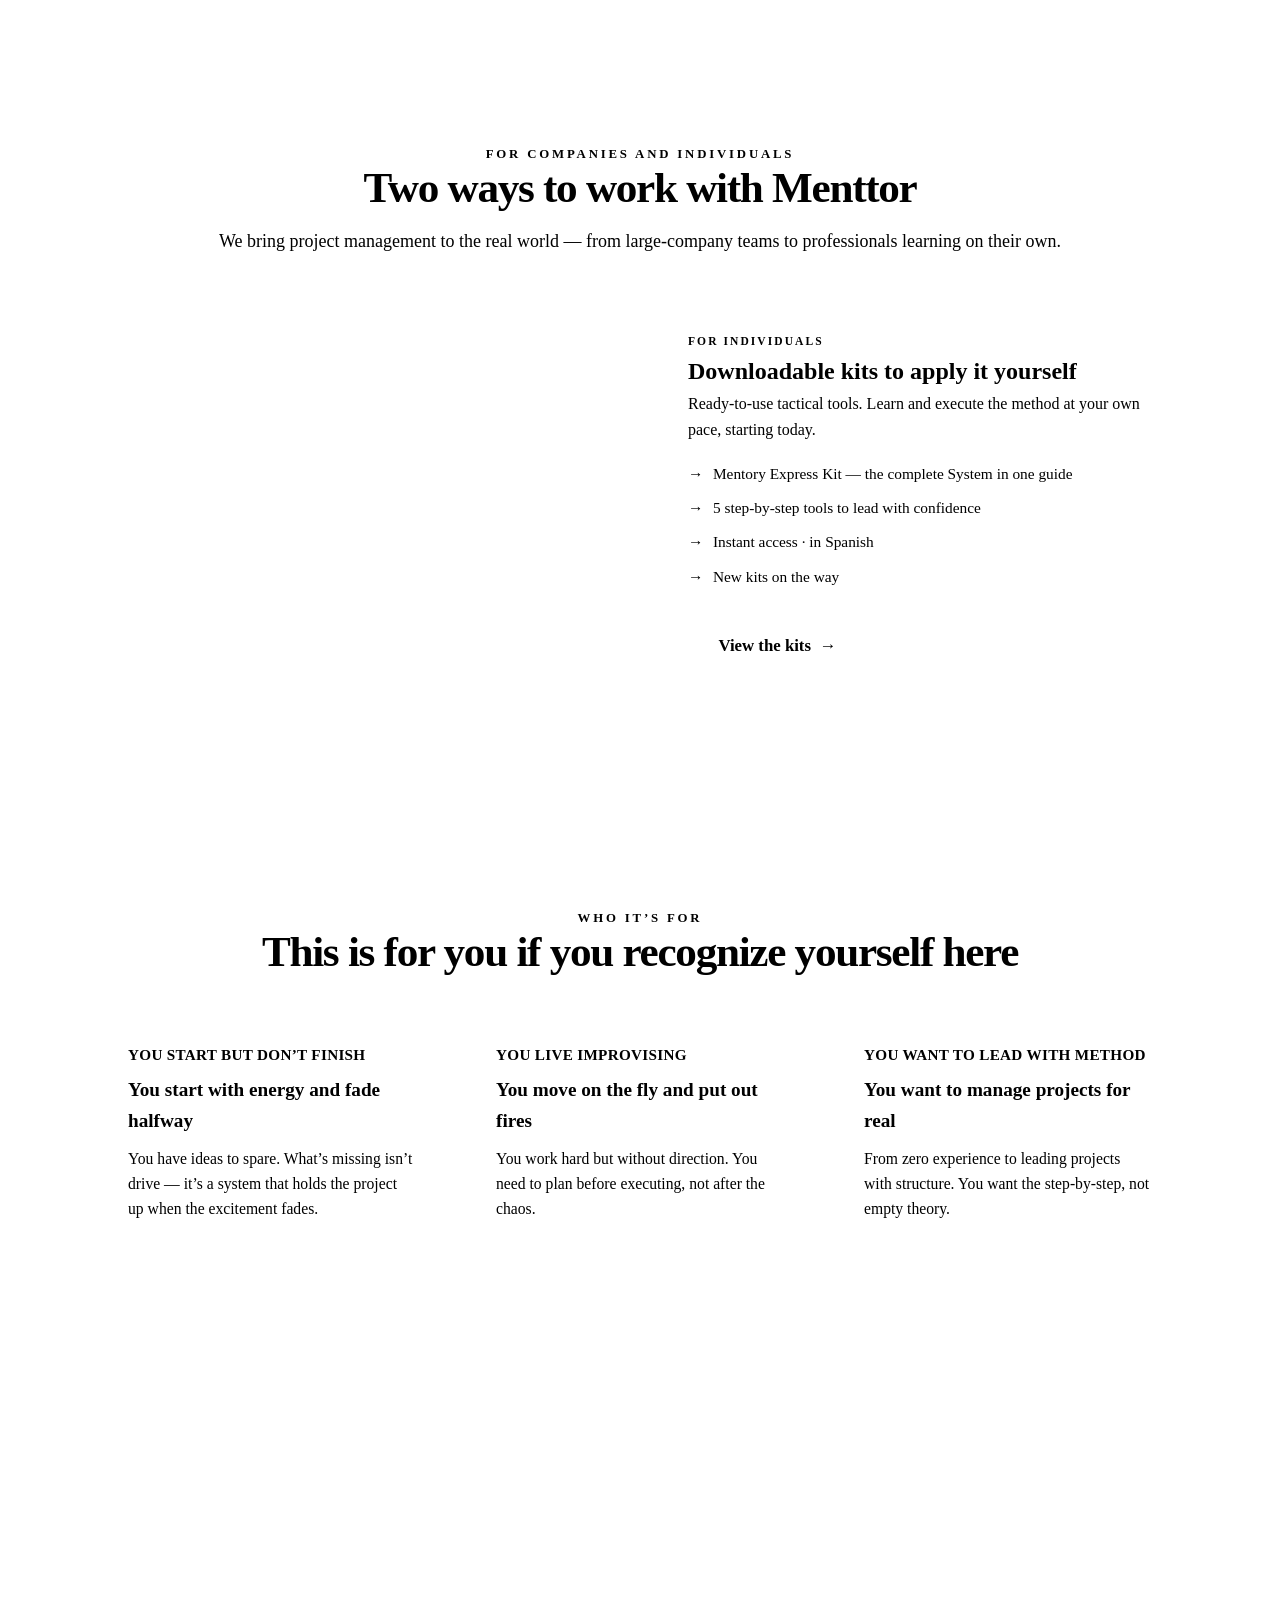
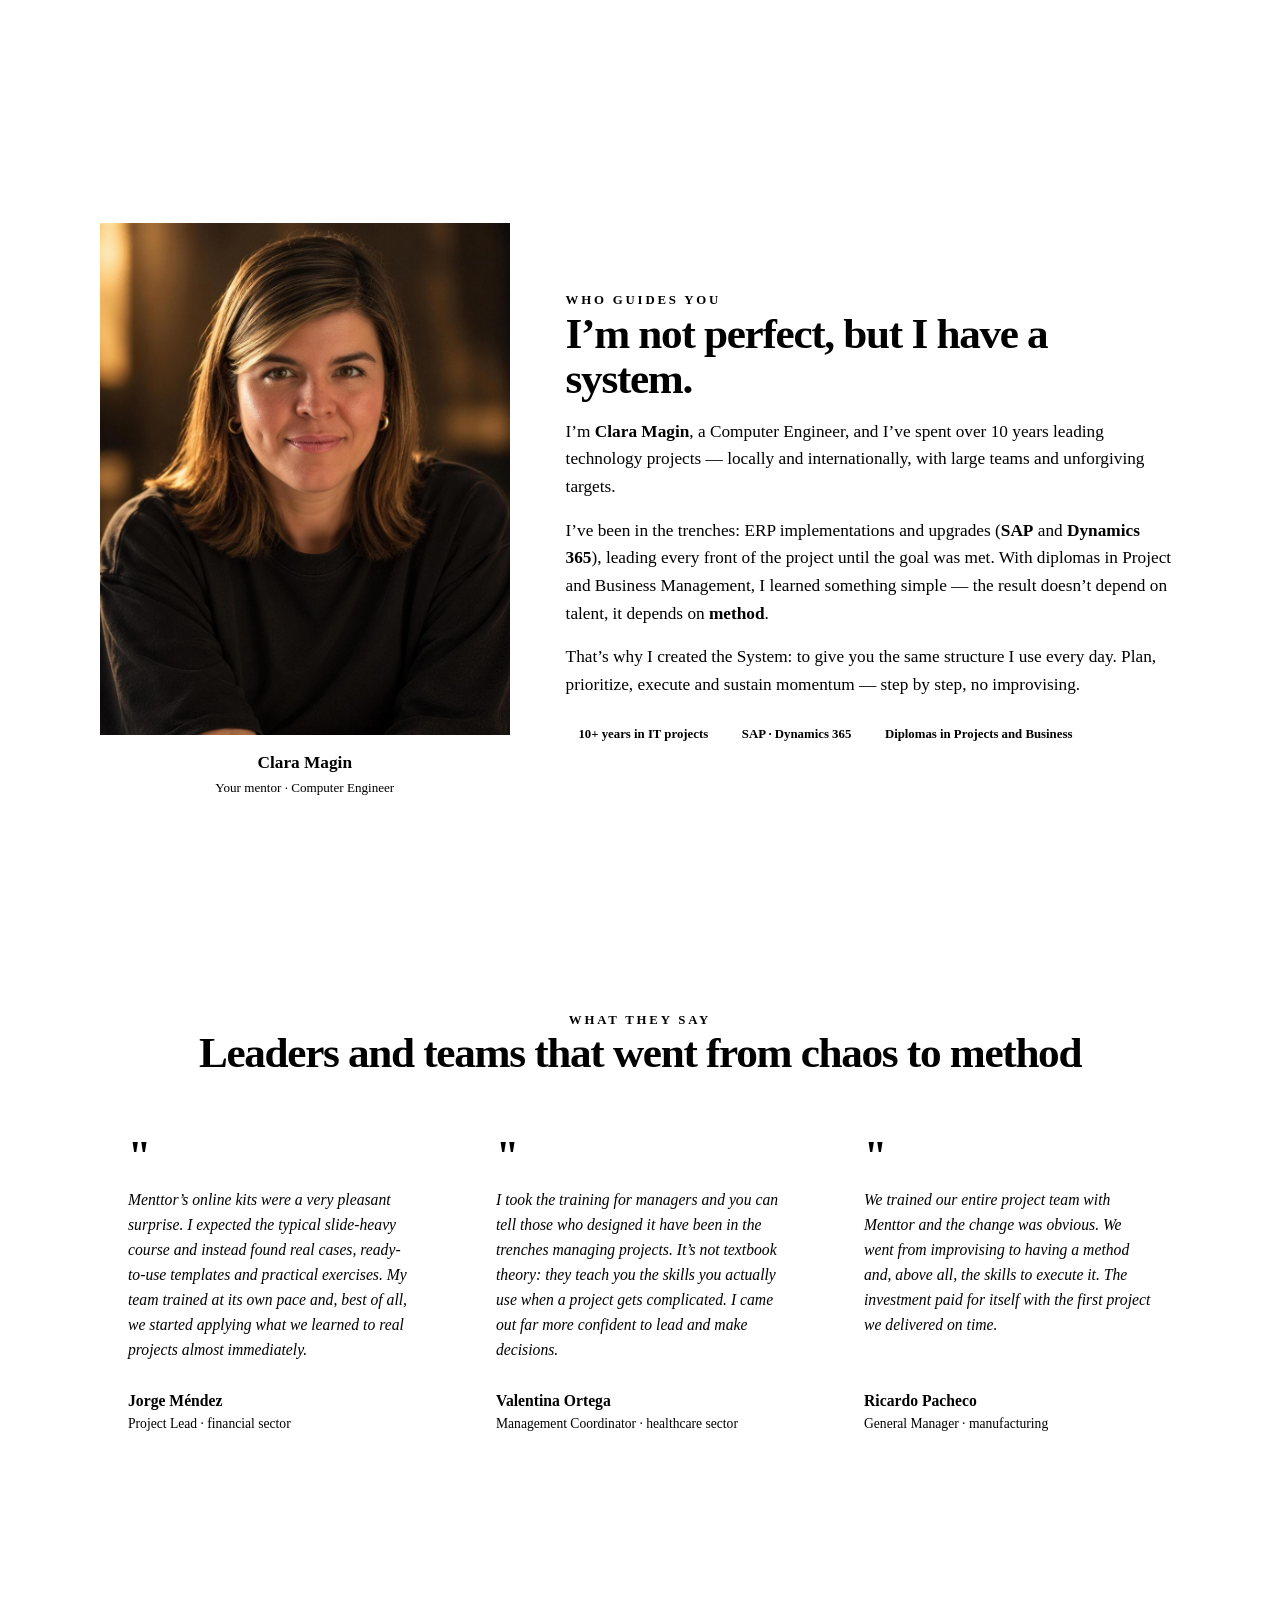
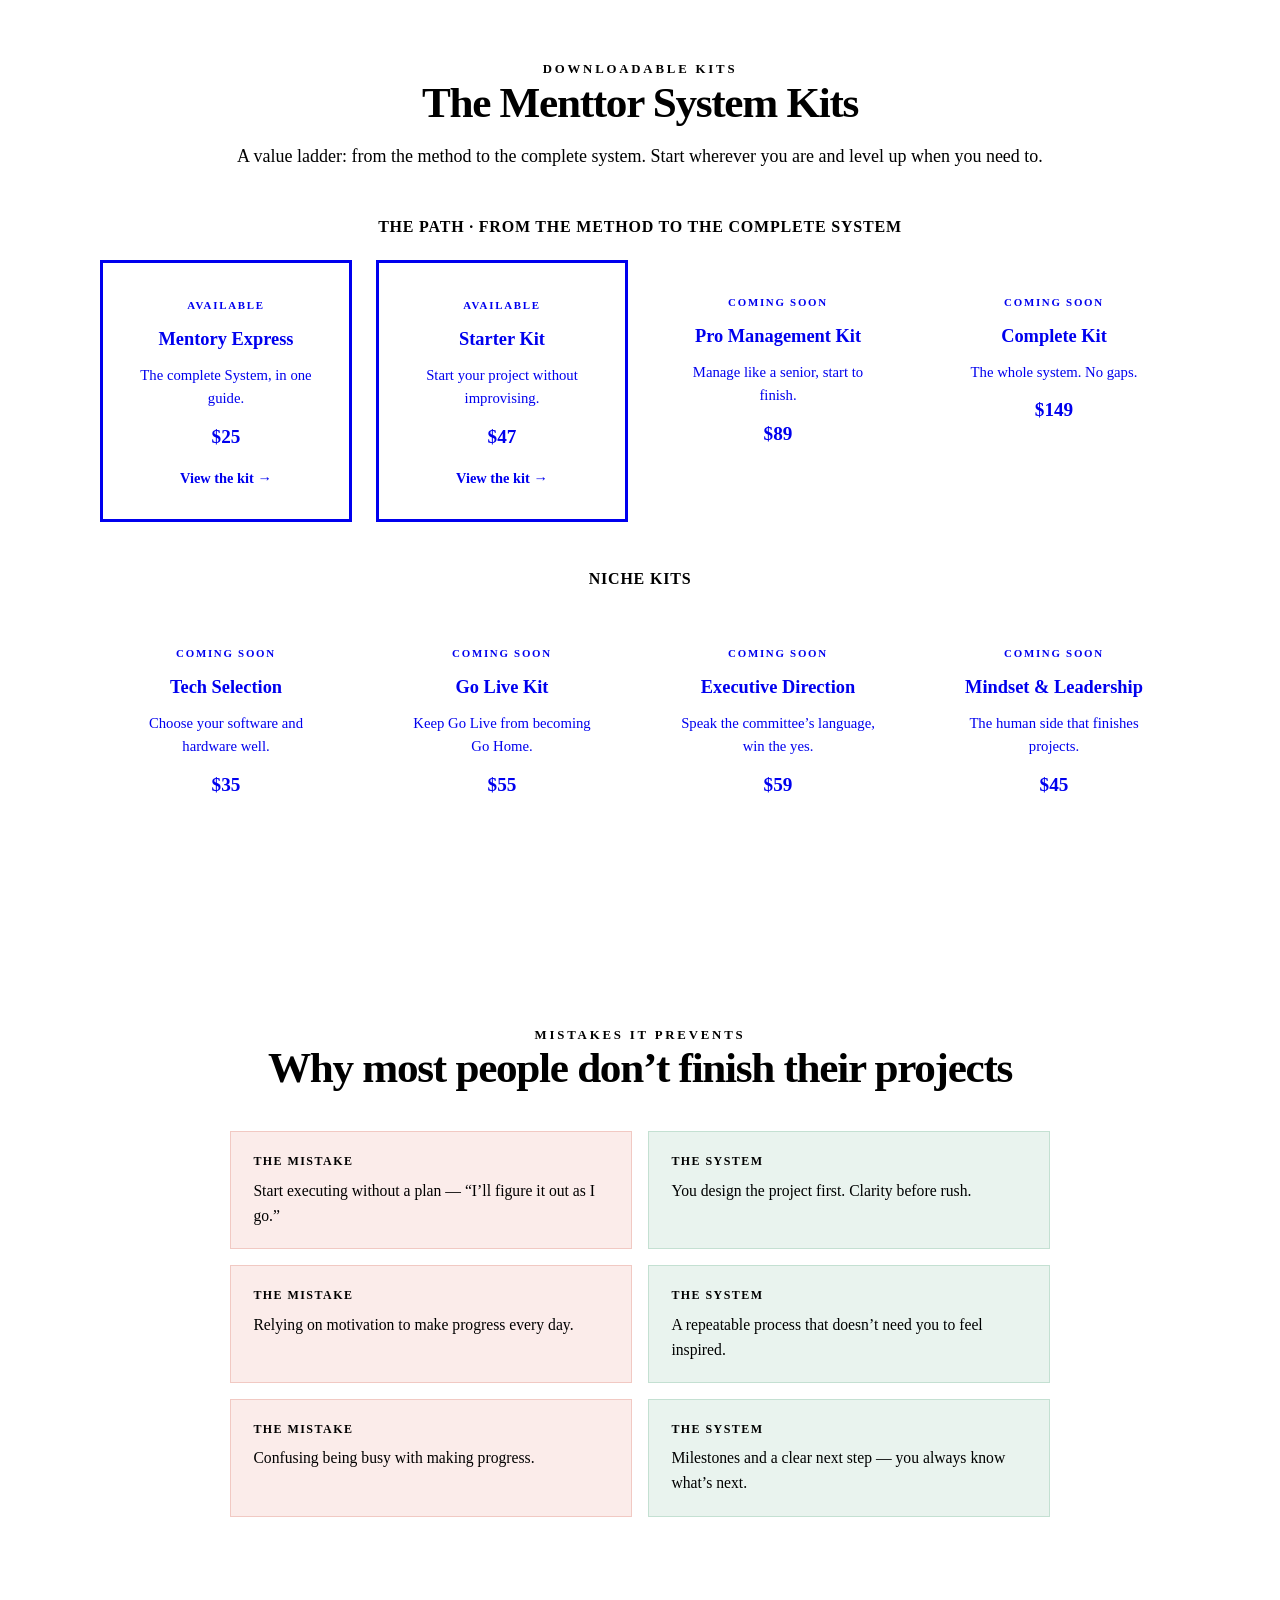
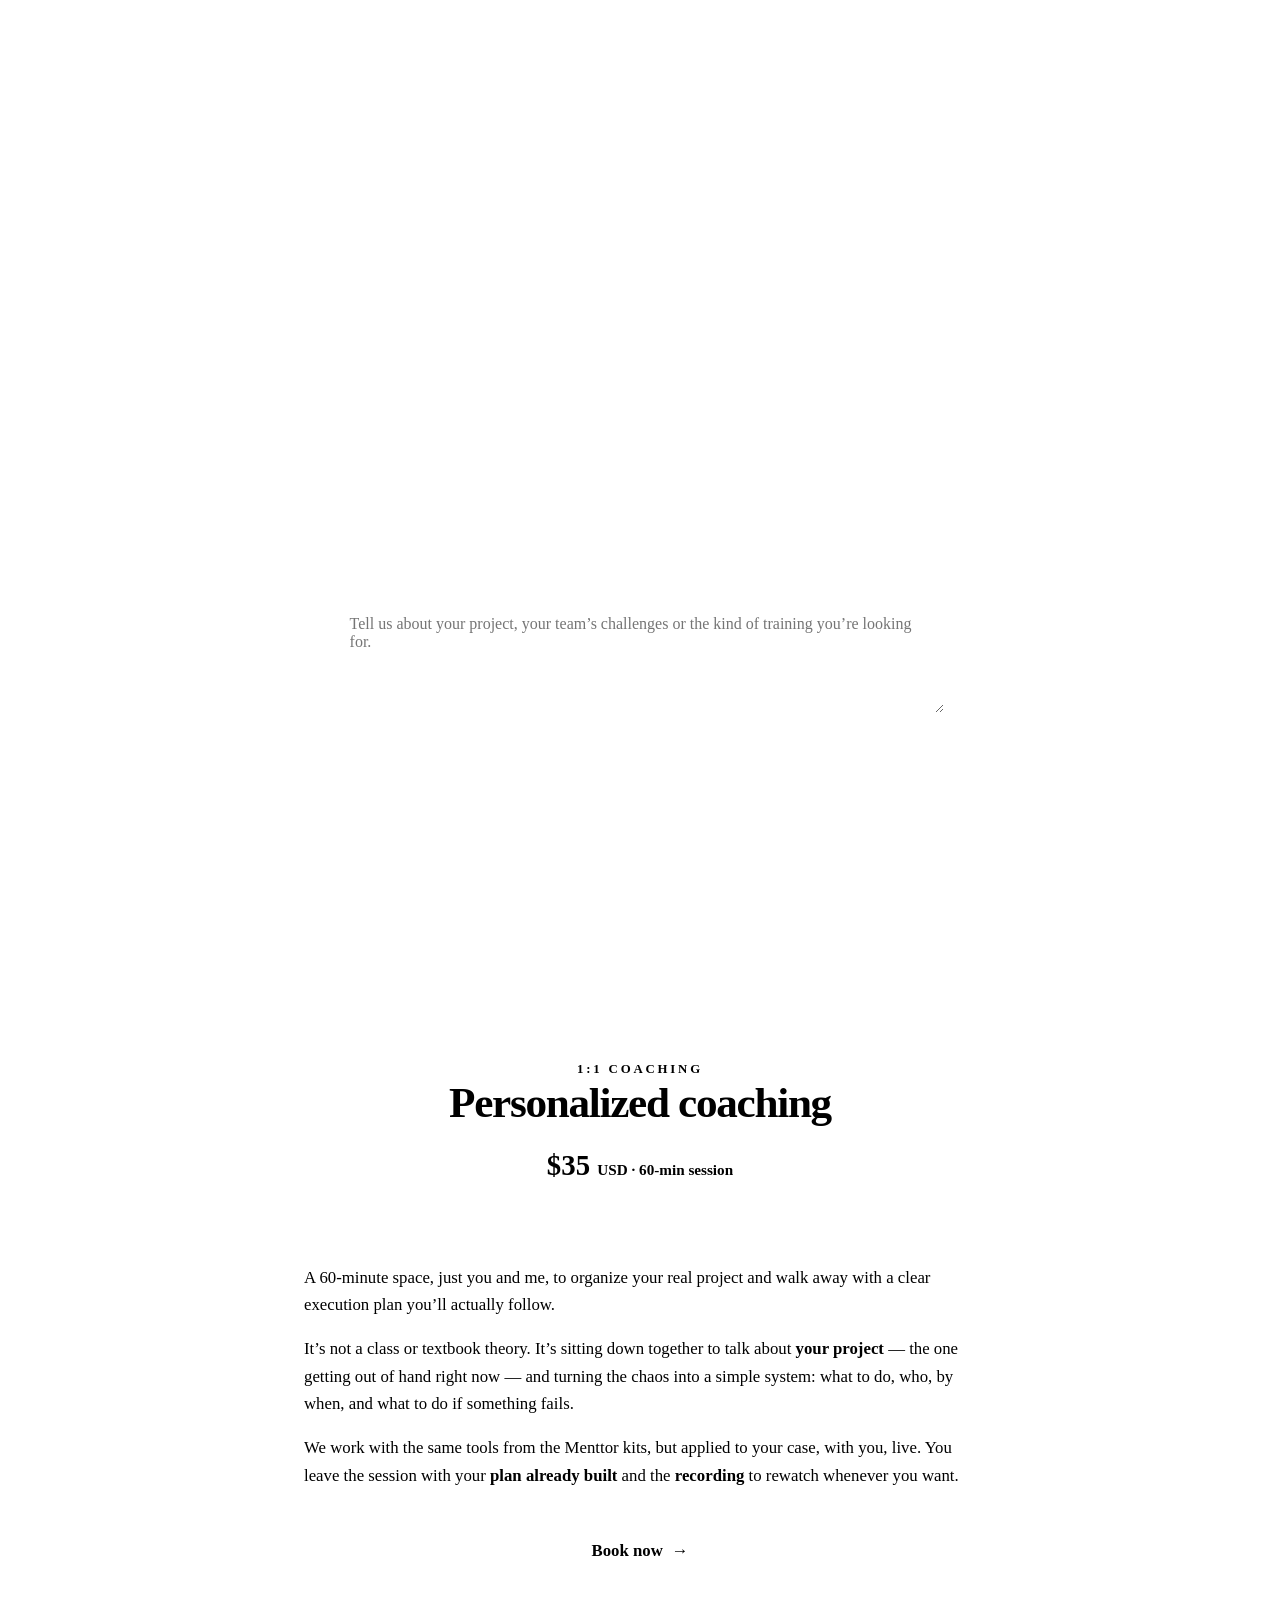
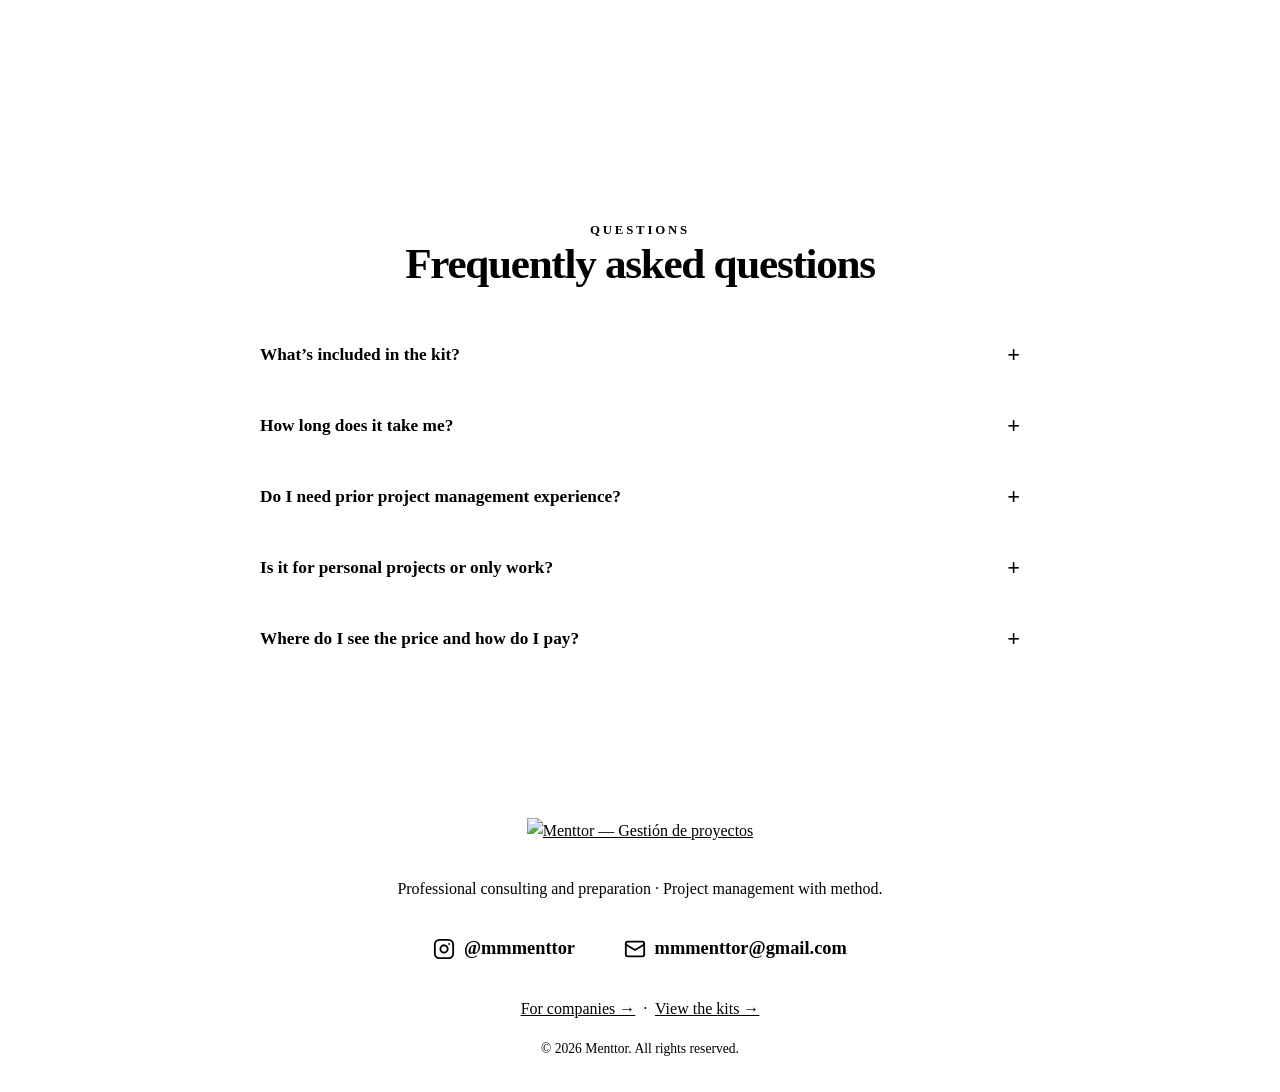
==== commit 6a7efec7: "Nueva pagina /diagnostico: test PM (7 preguntas) -> nivel Junior/Intermedio/Avanzado + kit recomenda" ====
--- a/landing/index.html
+++ b/landing/index.html
@@ -93,6 +93,7 @@
         <a href="#recurso-gratis" class="btn btn-ghost" data-en='Download the free kit'>Descarga el kit gratis</a>
       </div>
       <p class="hero-note" data-en='Instant access · Downloadable kits'>Acceso inmediato · En español · Kits descargables</p>
+      <p style="margin-top:1rem;"><a href="/diagnostico" style="display:inline-flex;align-items:center;gap:.5rem;font-family:var(--font-sans);font-weight:700;font-size:.92rem;color:var(--navy-700);background:var(--gold-100);border:1.5px solid var(--gold-300);padding:.55rem 1rem;border-radius:var(--r-pill);text-decoration:none;" data-en='Not sure where to start? Take the free PM Diagnostic →'>¿No sabes por dónde empezar? Haz el Diagnóstico PM gratis →</a></p>
     </div>
     <div class="hero-brand reveal" aria-hidden="true">
       <div class="hero-iso"><b>MM</b></div>
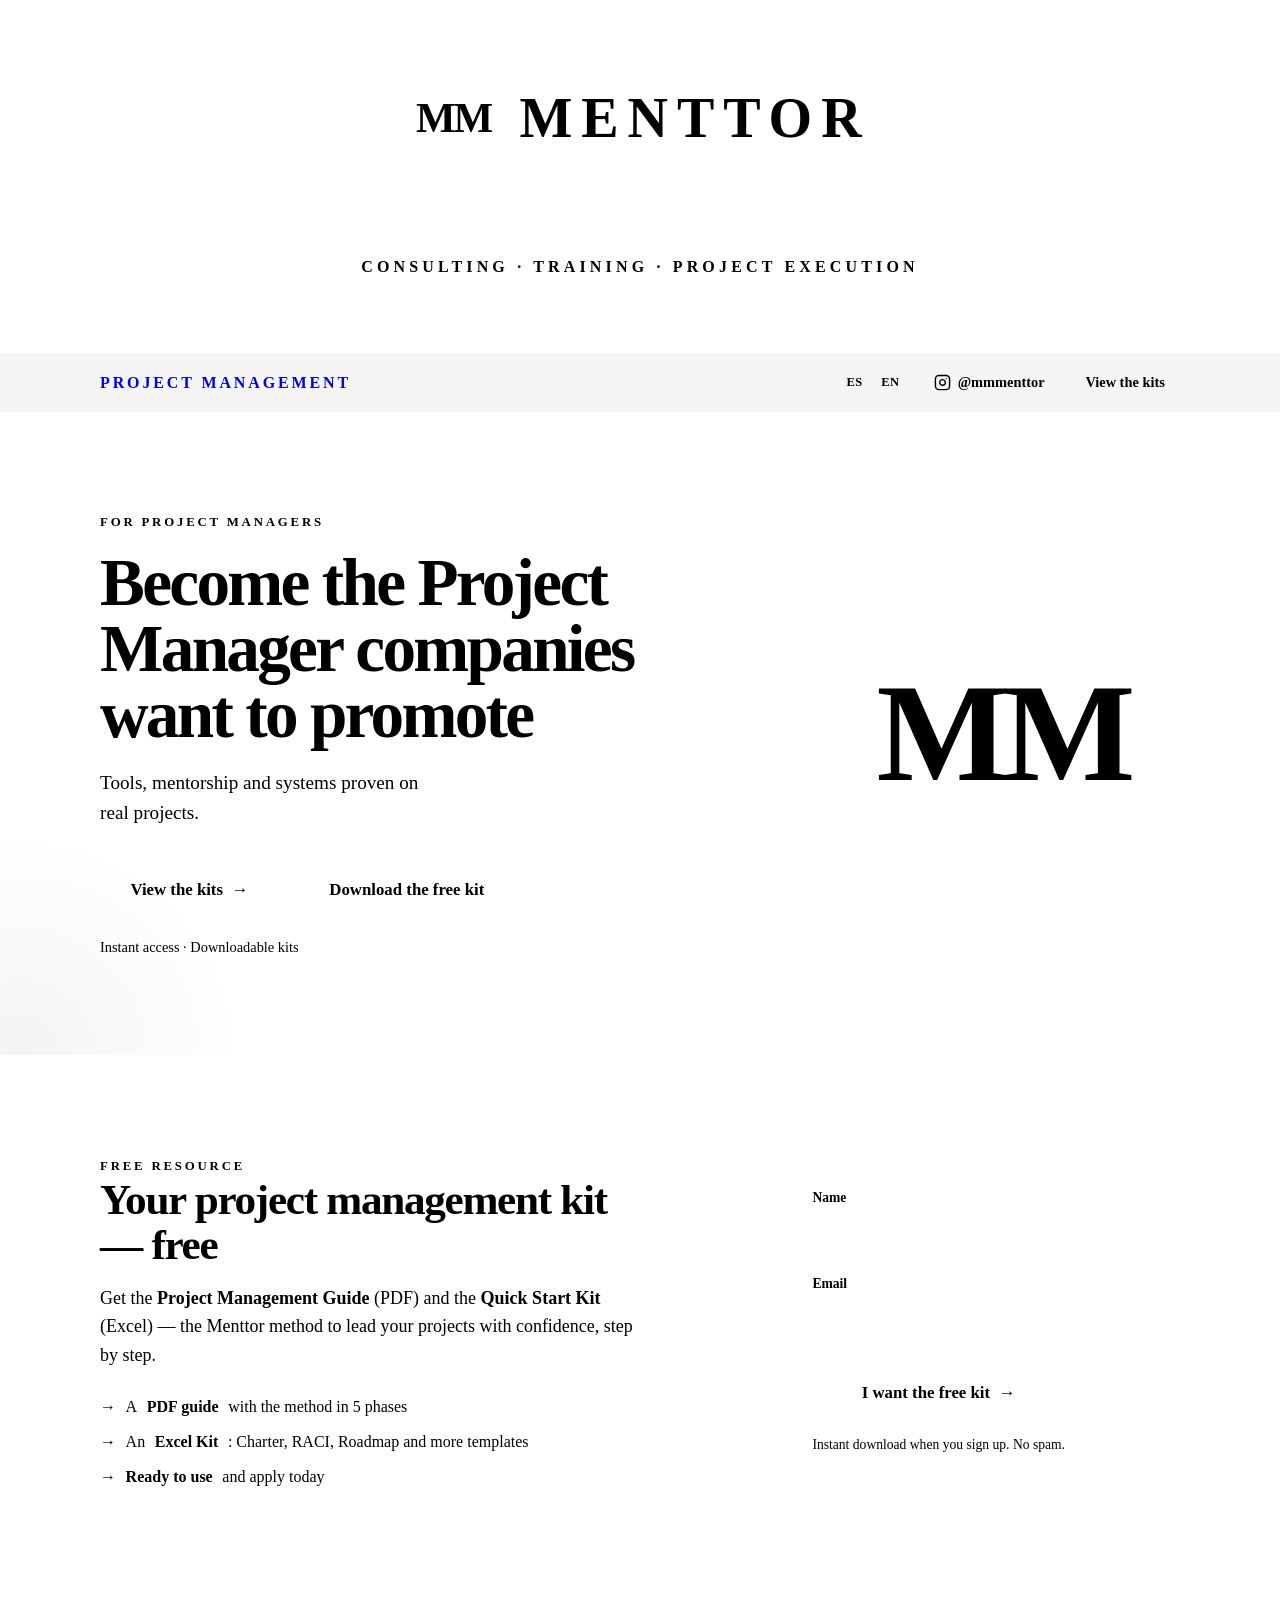
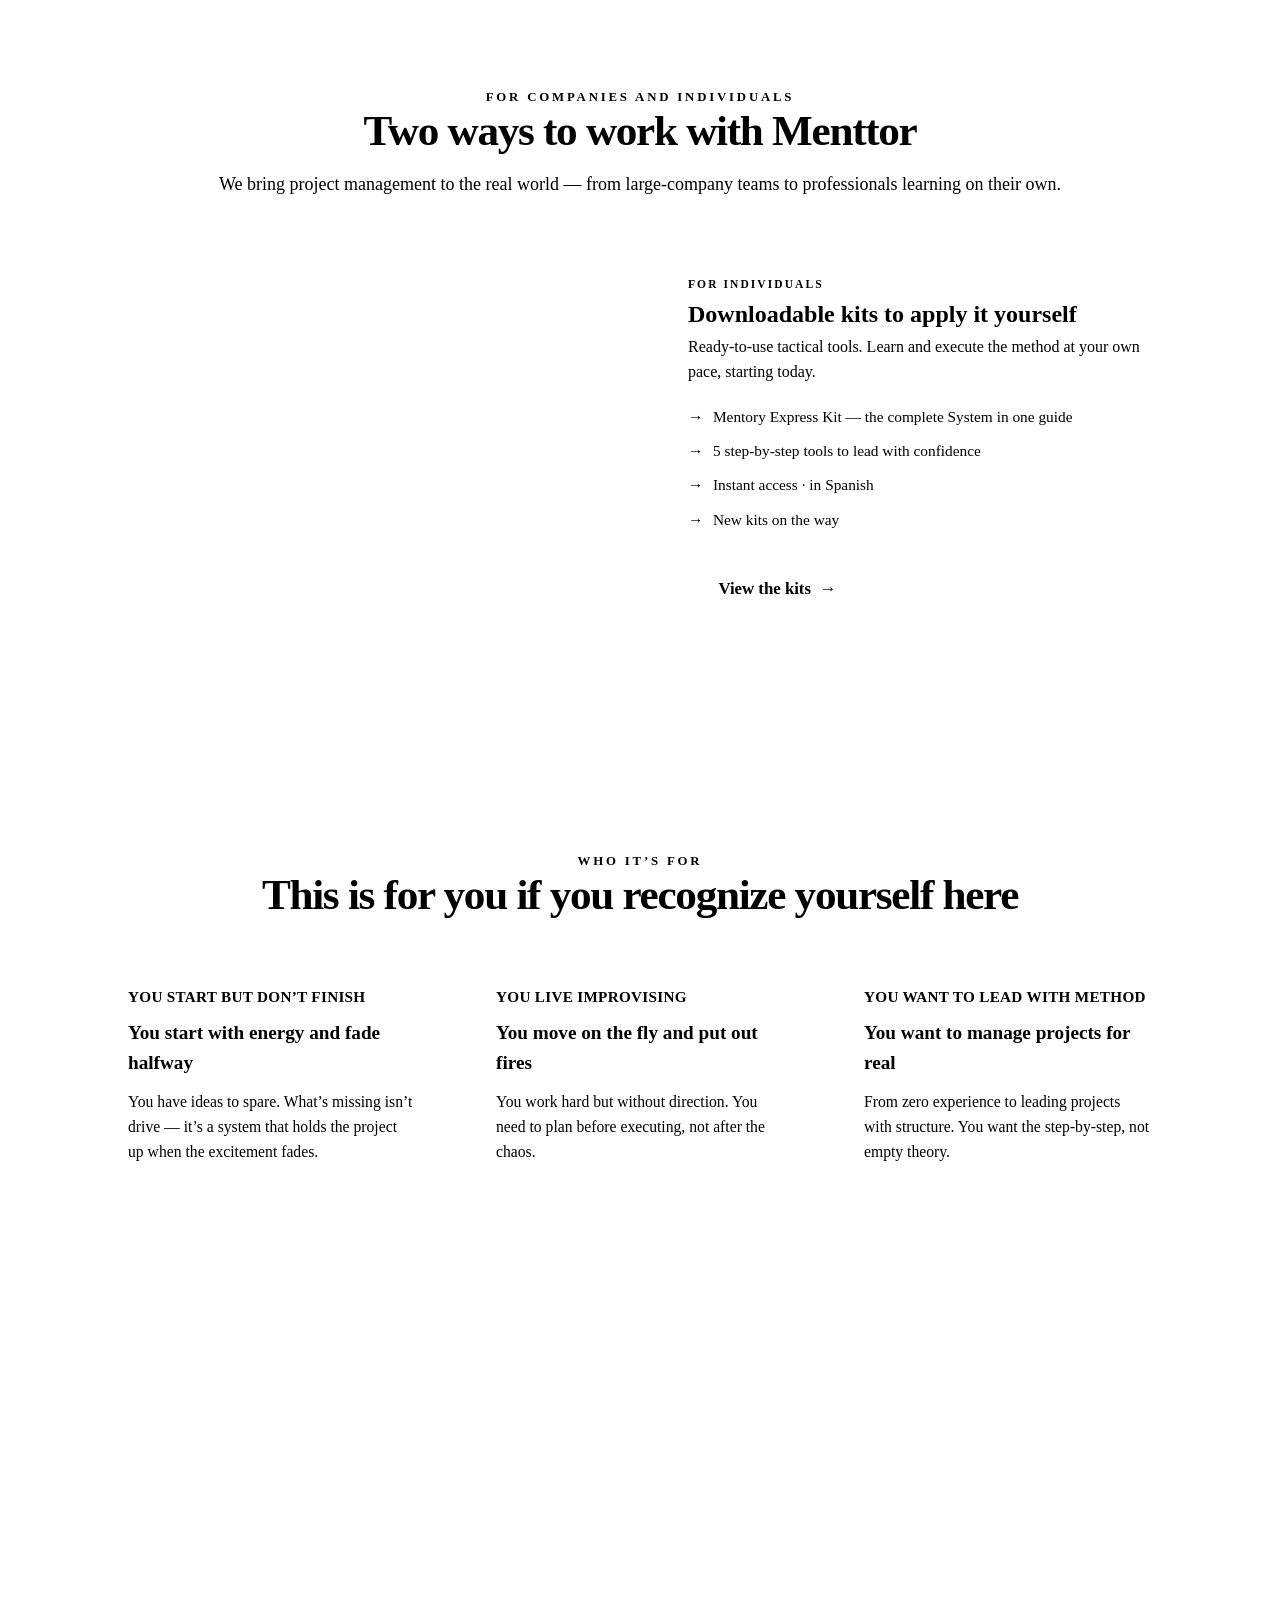
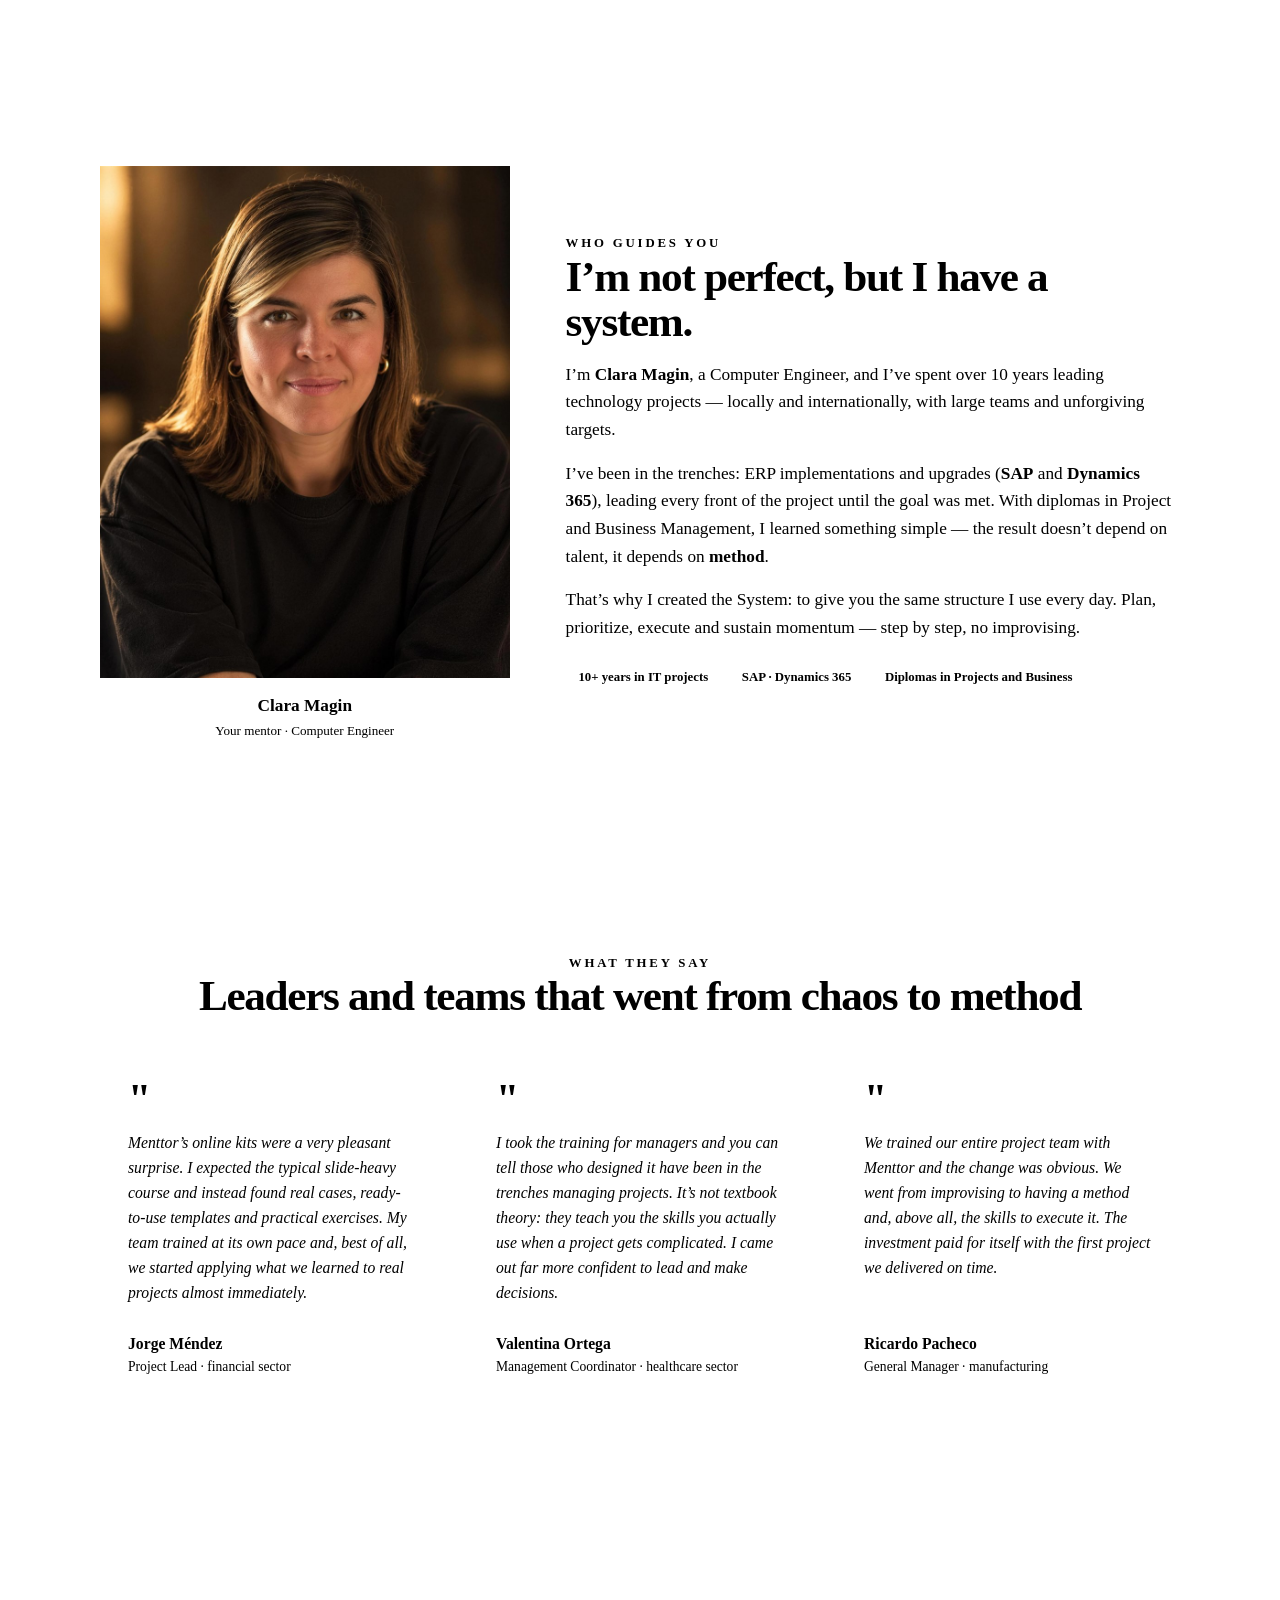
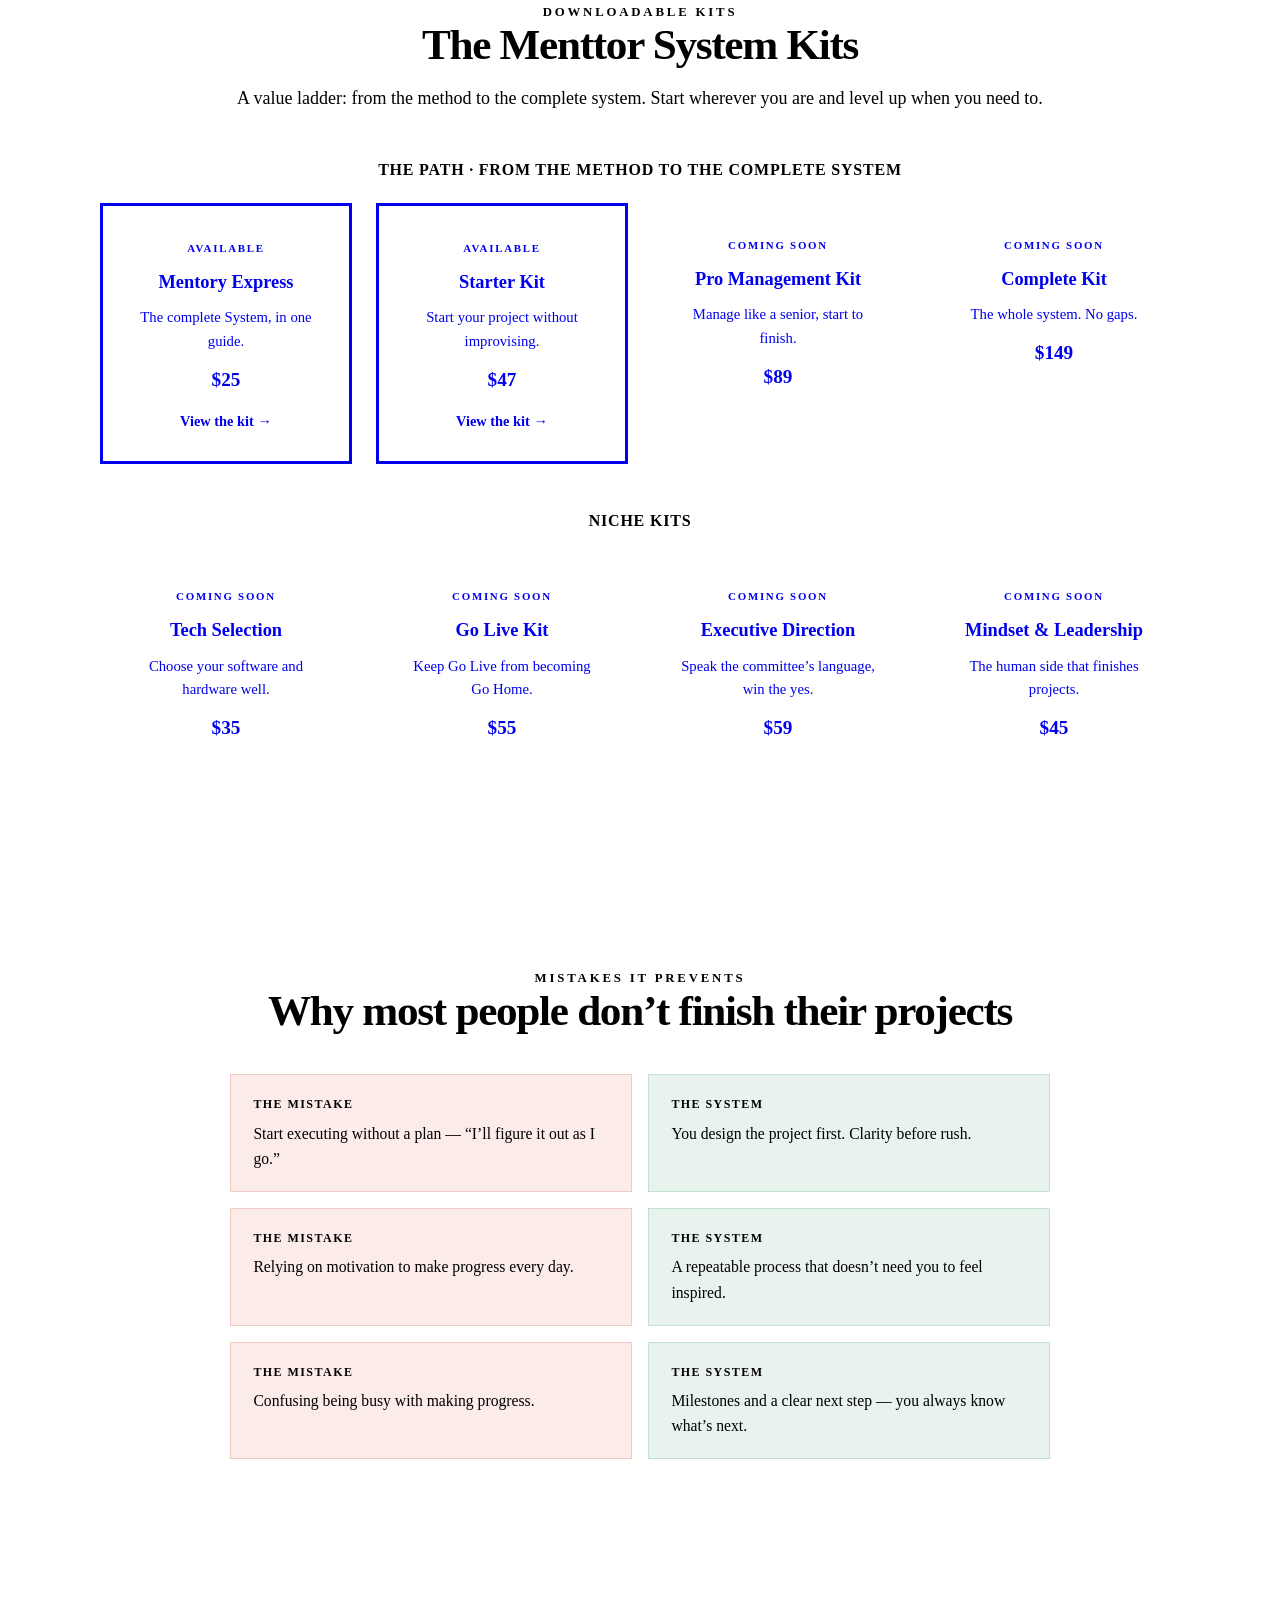
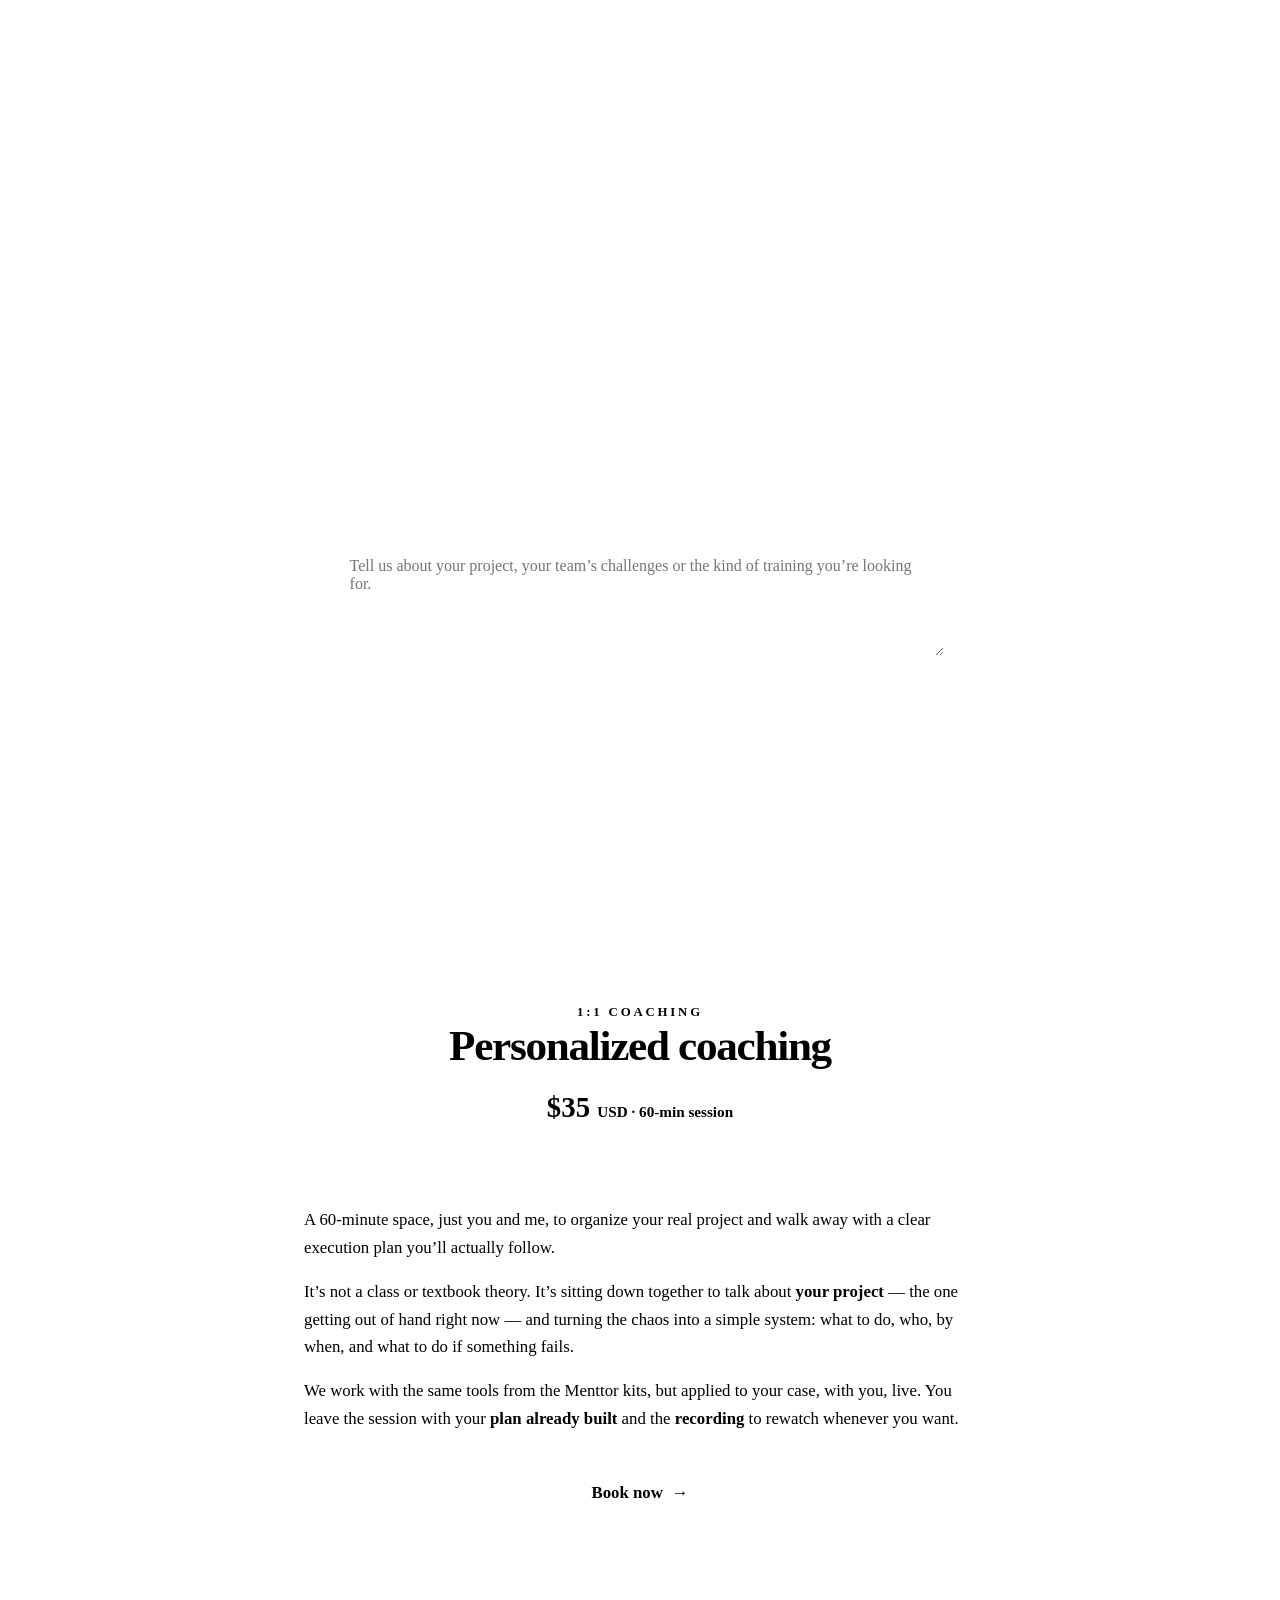
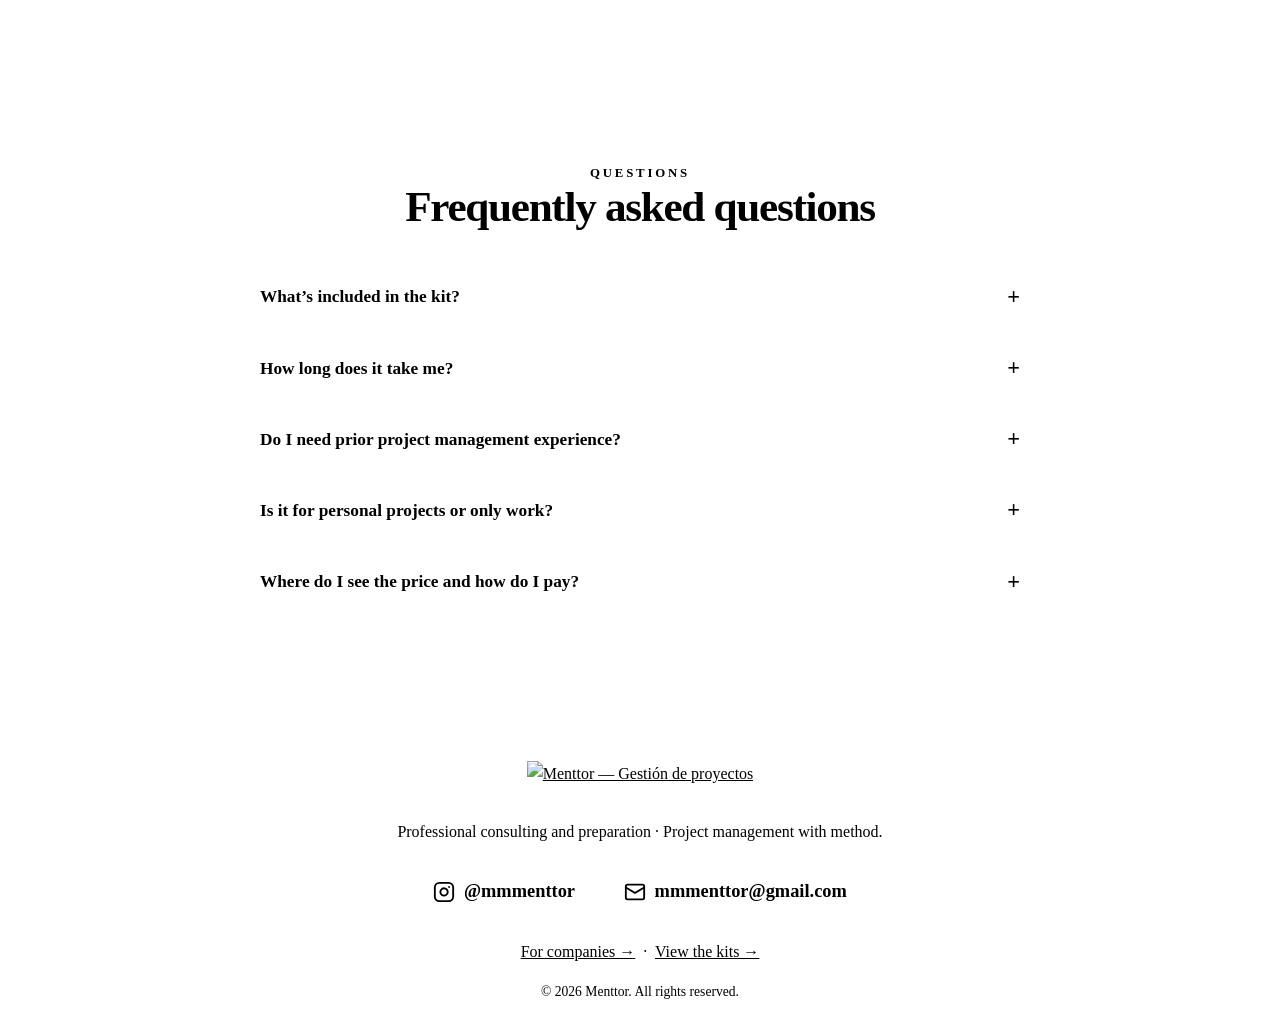
==== commit ae6799e1: "Quitar Diagnostico PM de produccion (excluir /diagnostico + quitar enlace del home); se conserva en " ====
--- a/landing/index.html
+++ b/landing/index.html
@@ -93,7 +93,6 @@
         <a href="#recurso-gratis" class="btn btn-ghost" data-en='Download the free kit'>Descarga el kit gratis</a>
       </div>
       <p class="hero-note" data-en='Instant access · Downloadable kits'>Acceso inmediato · En español · Kits descargables</p>
-      <p style="margin-top:1rem;"><a href="/diagnostico" style="display:inline-flex;align-items:center;gap:.5rem;font-family:var(--font-sans);font-weight:700;font-size:.92rem;color:var(--navy-700);background:var(--gold-100);border:1.5px solid var(--gold-300);padding:.55rem 1rem;border-radius:var(--r-pill);text-decoration:none;" data-en='Not sure where to start? Take the free PM Diagnostic →'>¿No sabes por dónde empezar? Haz el Diagnóstico PM gratis →</a></p>
     </div>
     <div class="hero-brand reveal" aria-hidden="true">
       <div class="hero-iso"><b>MM</b></div>
